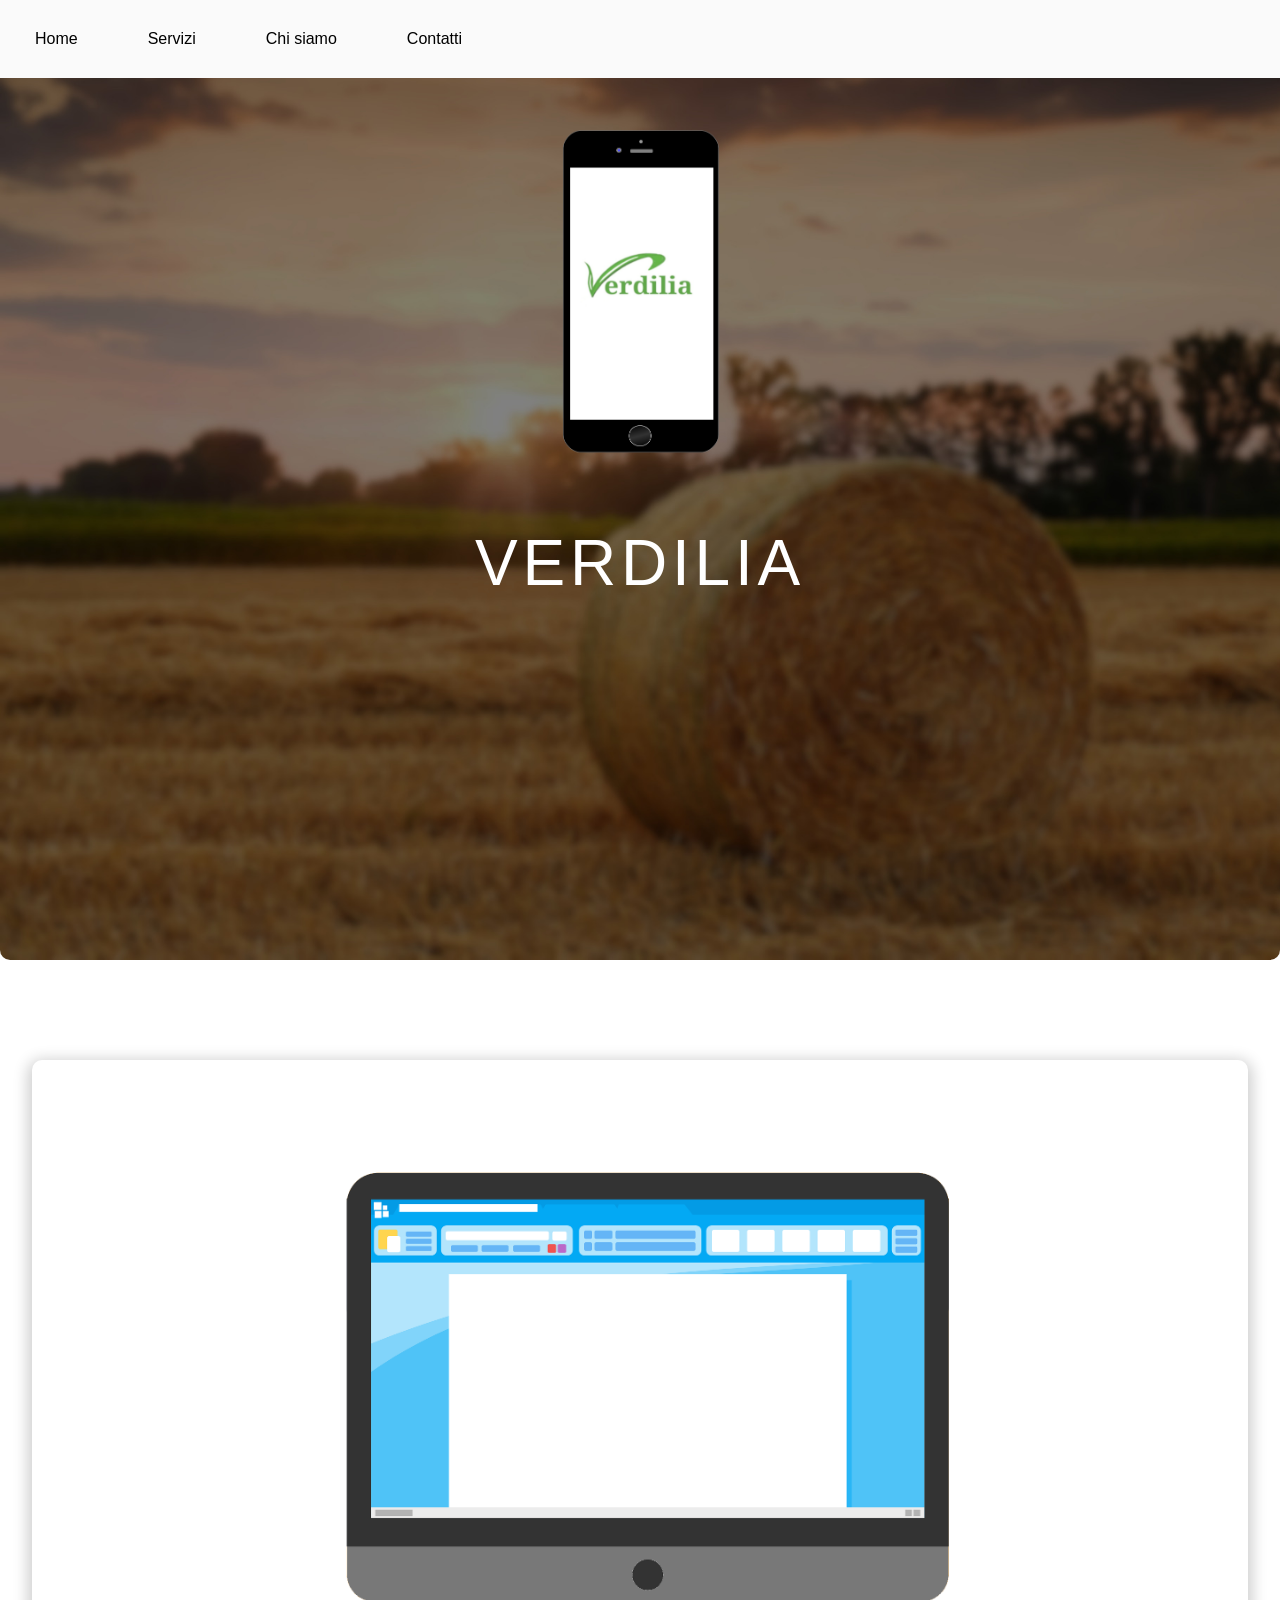
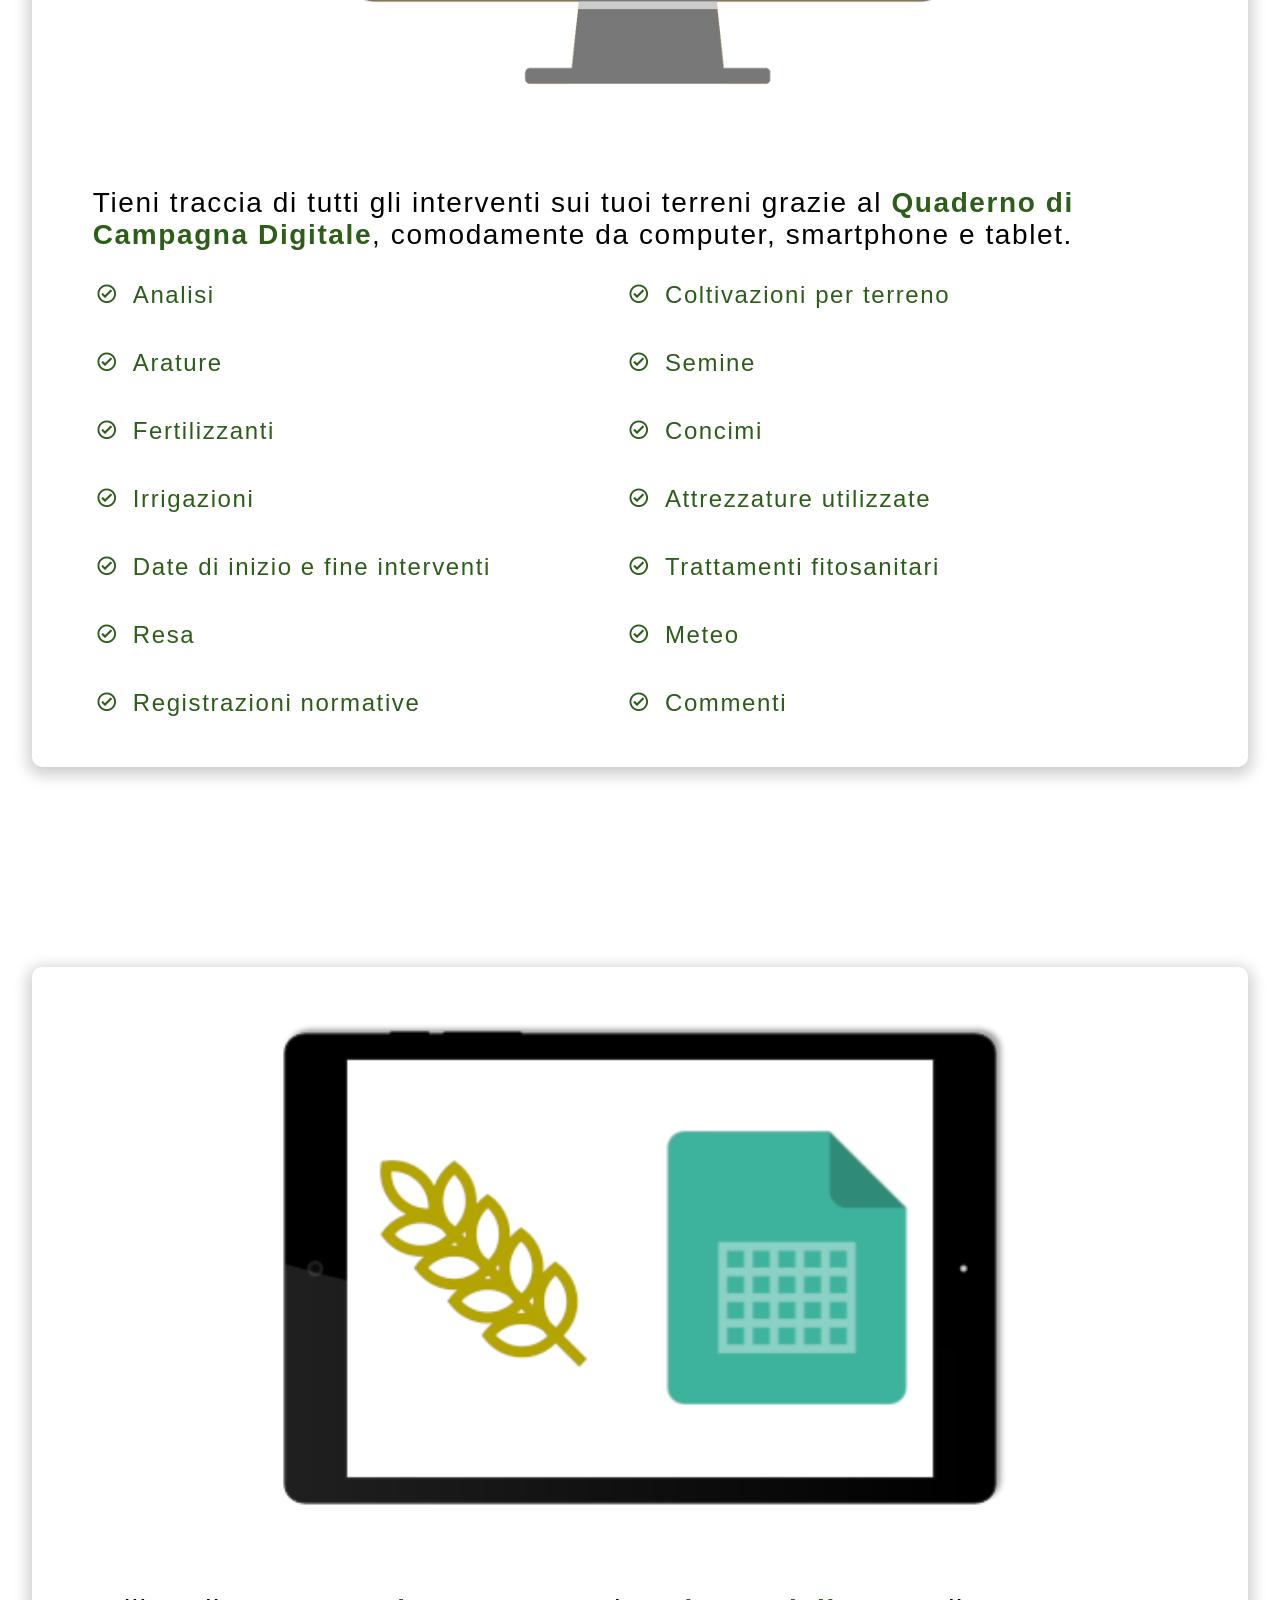
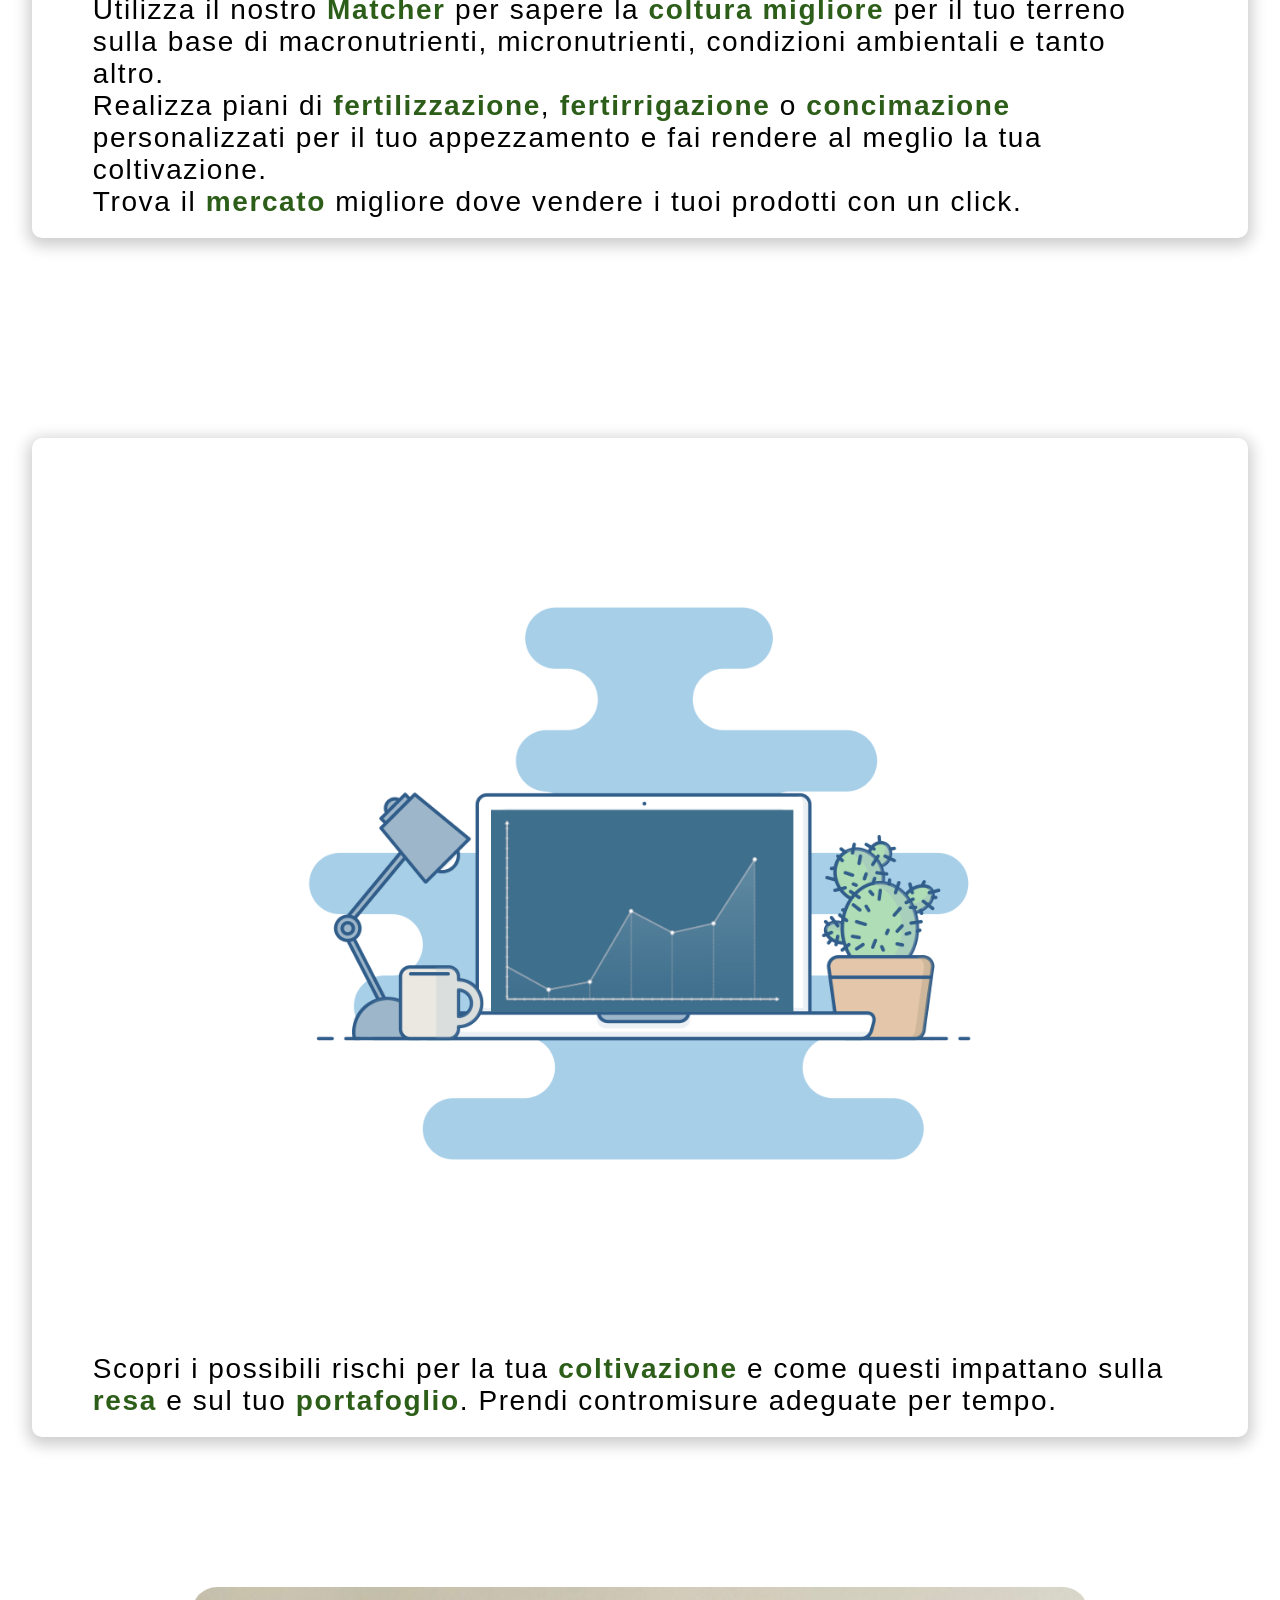
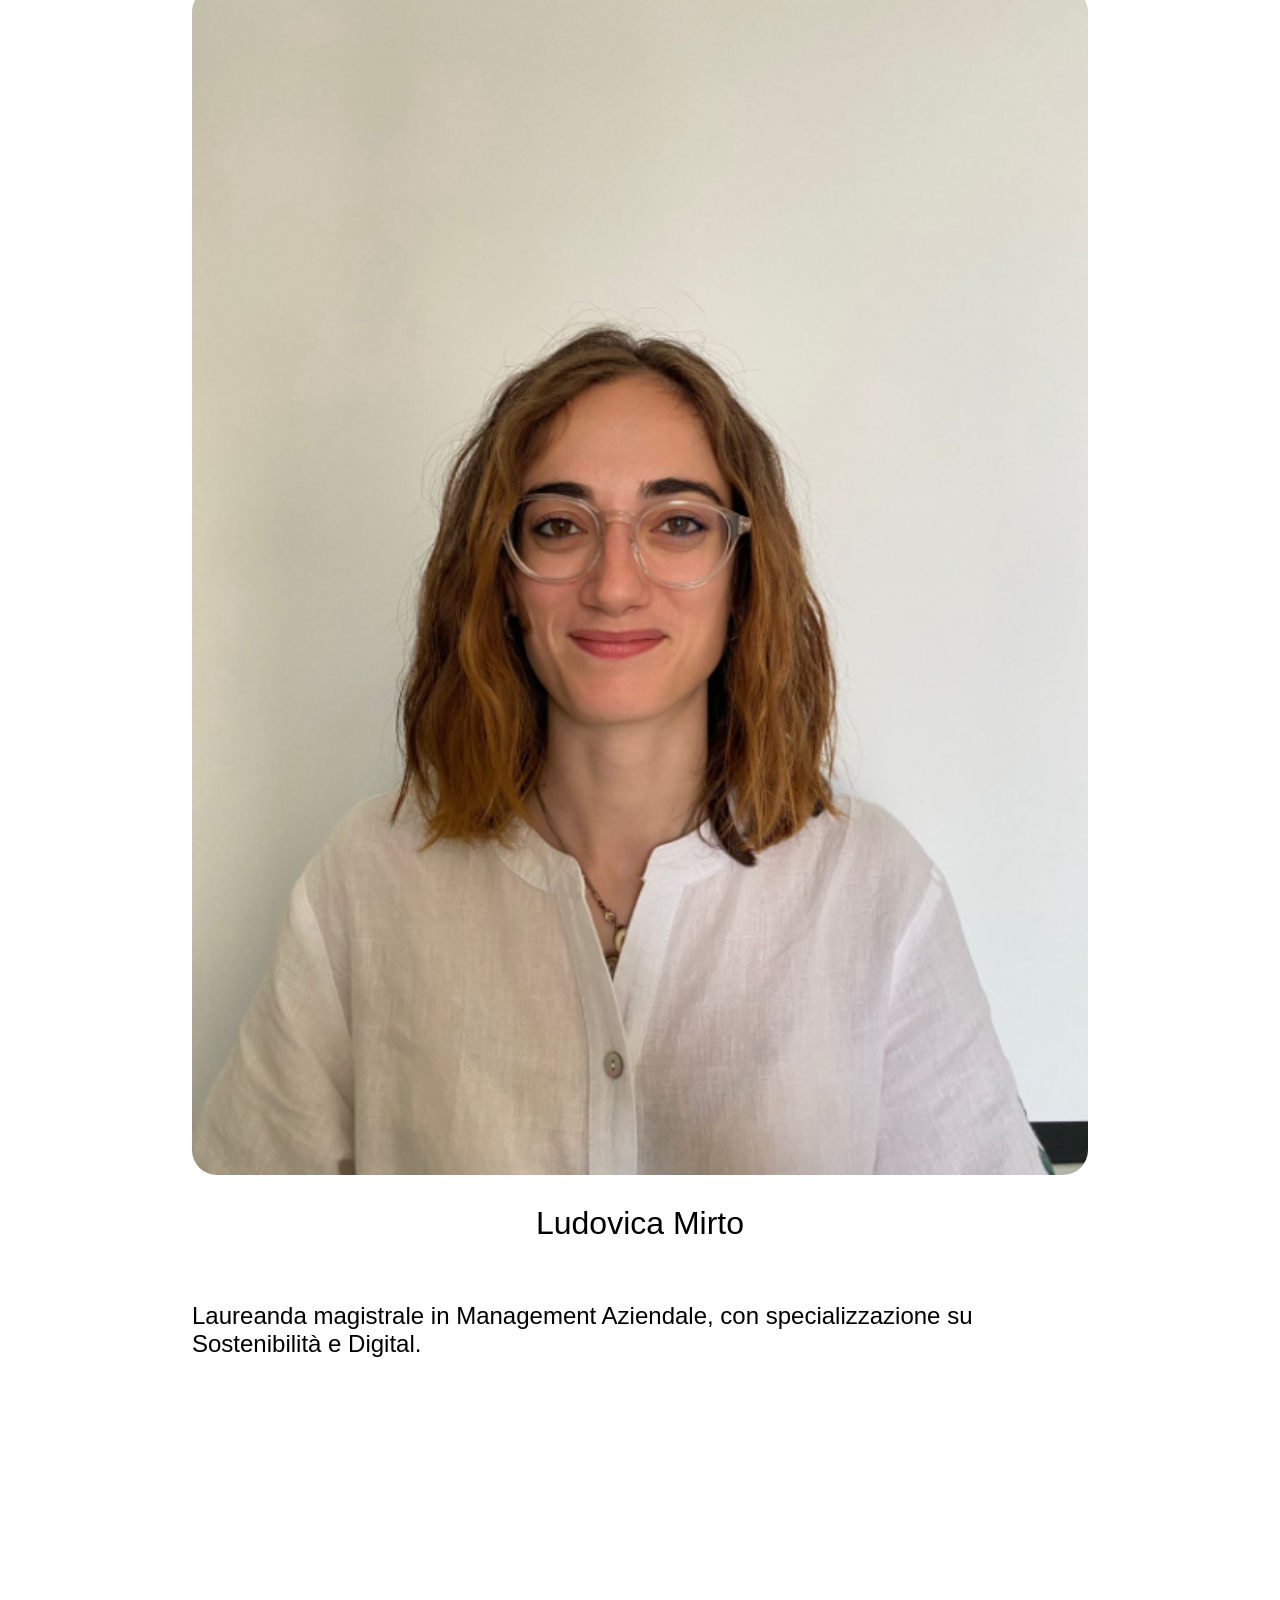
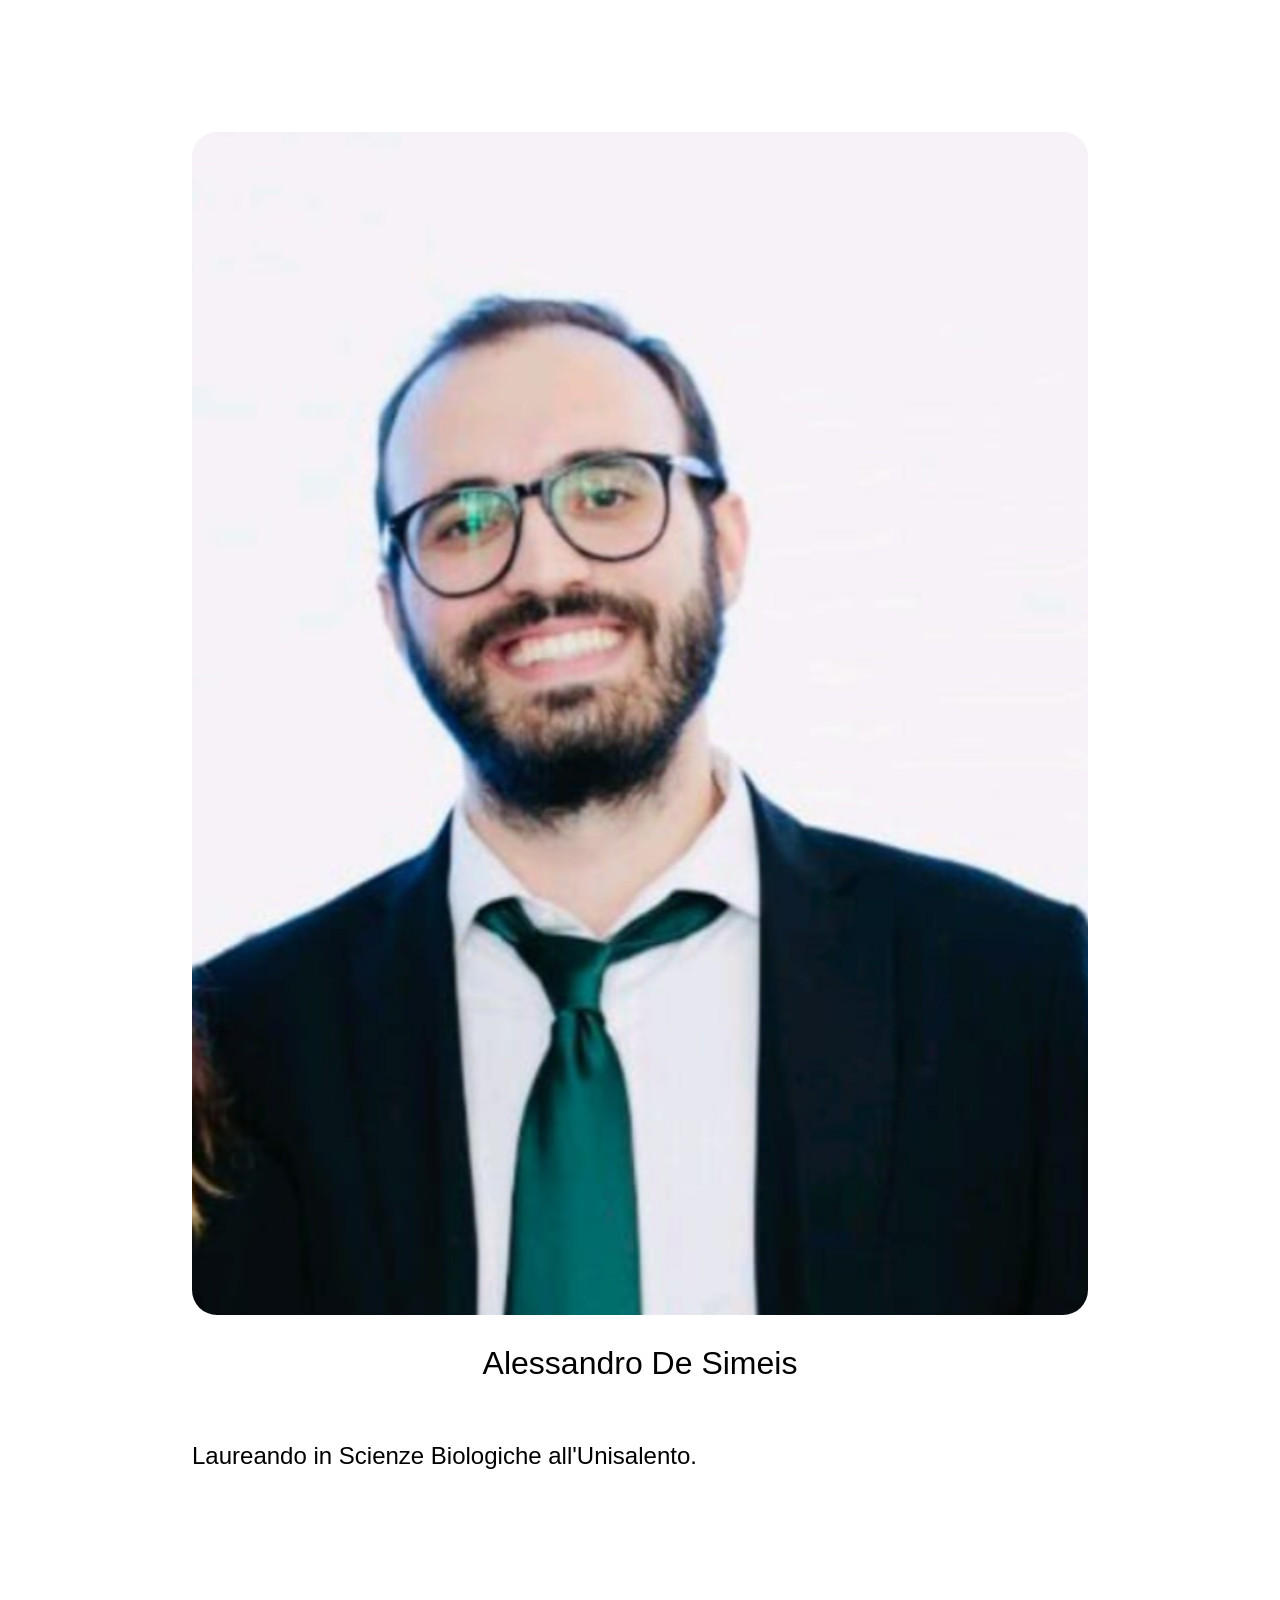
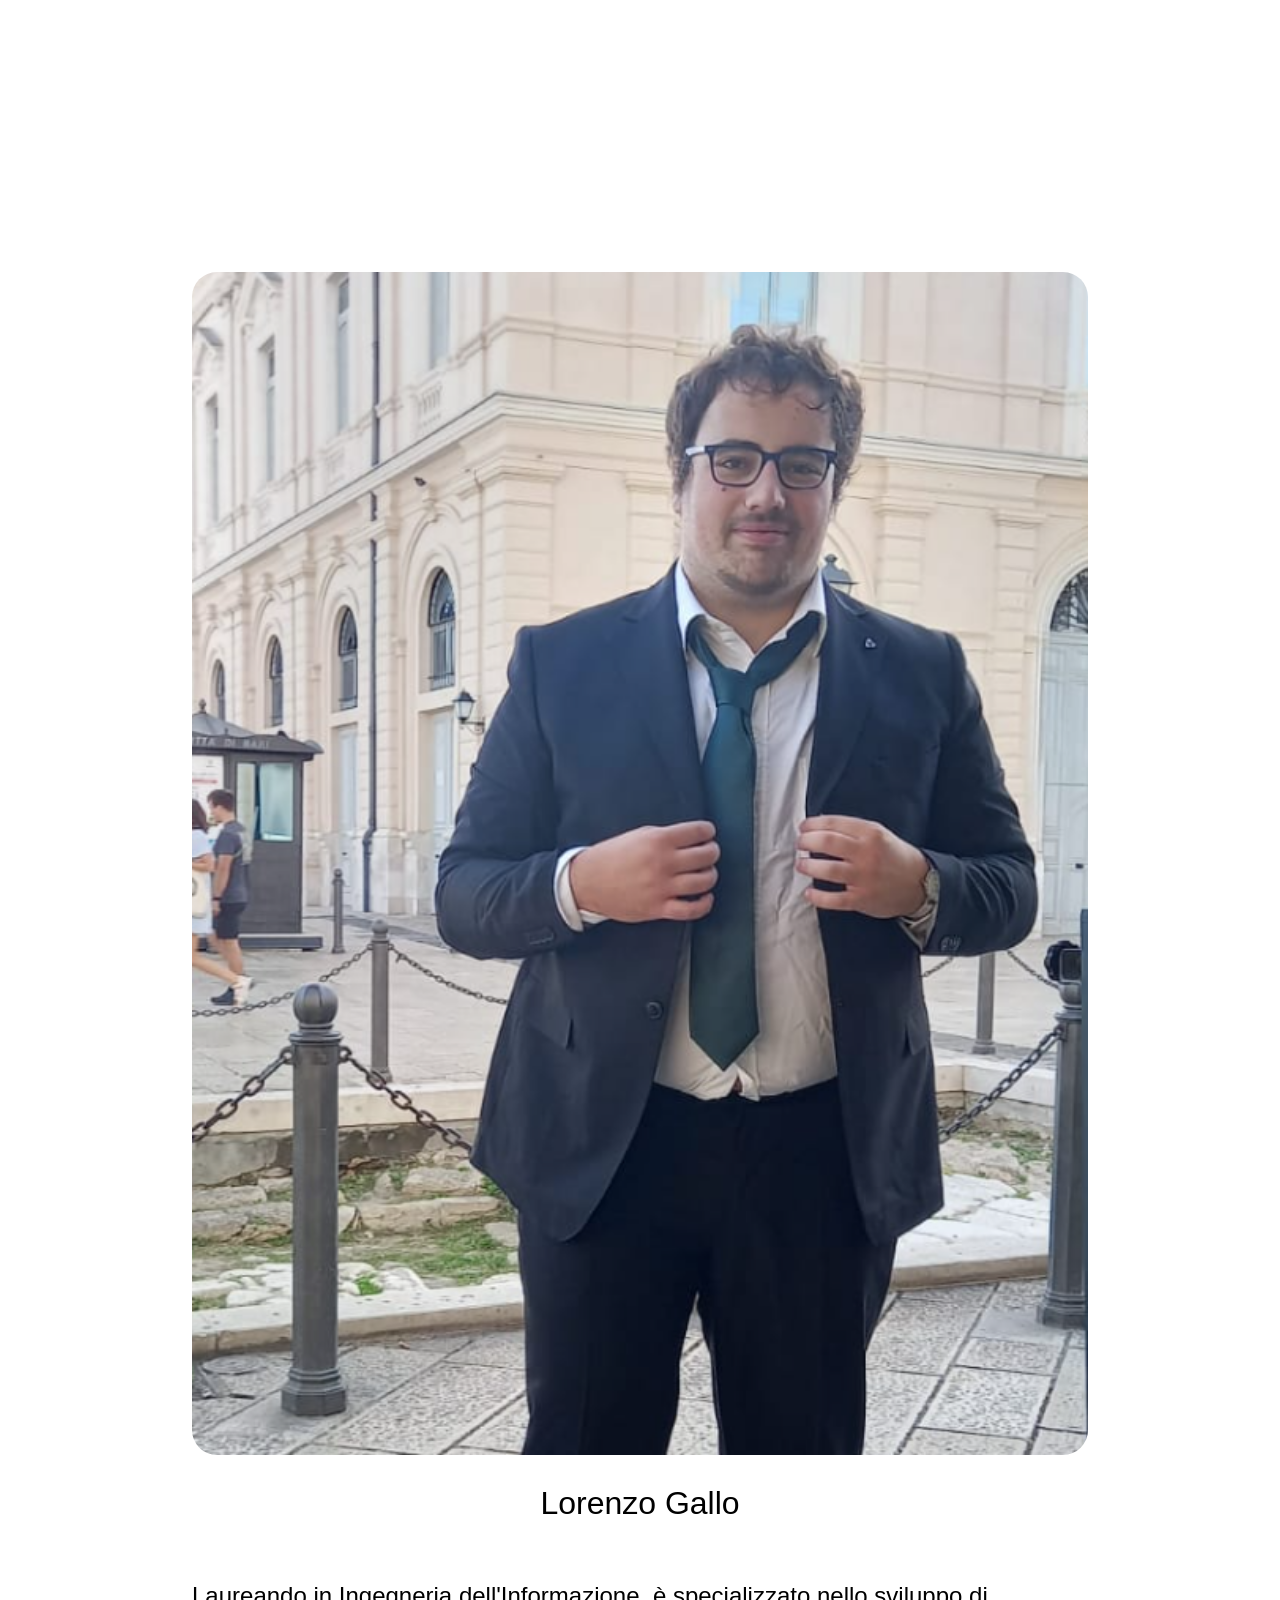
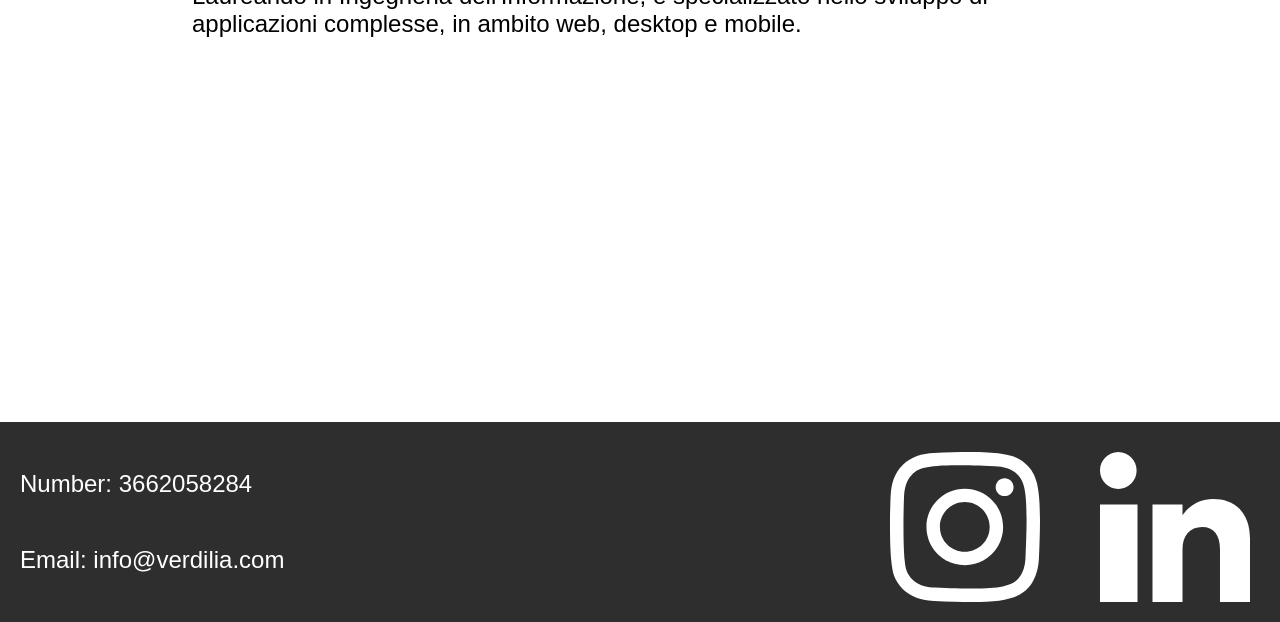
==== index.html @ c4bcbfd9 "Update index.html" ====
<!DOCTYPE html>
<html lang="it">
<head>
    <meta charset="UTF-8">
    <meta name="viewport" content="width=device-width, initial-scale=0.5, maximum-scale=1.0">
    <title>Verdilia</title>
    <link rel="stylesheet" href="styles.css">
    <link rel="stylesheet" href="animation.css">
        <link href="https://fonts.googleapis.com/css2?family=Lobster&family=Montserrat:wght@700&family=Roboto+Slab:wght@400;700&display=swap" rel="stylesheet">
    <link rel="icon" href="icon.png" type="image/png">

</head>
<body>
    <!-- Inizio del contenuto della pagina -->
    <header class="fixed-menu">
        <nav>
            <ul>
                <li><a href="#home">Home</a></li>

                <li><a href="#services">Servizi</a></li>
                <li><a href="#about">Chi siamo</a></li>
                <li><a href="#contact">Contatti</a></li>
            </ul>
        </nav>
    </header>

    <div class="first" id="home">
            <img src="smartphone-1521799.png" class="smartphone">
        <label class="title">VERDILIA</label>
    </div>


    <div class="functions"  id="services">
        <div class="svg_icon1">
    <img src="text-editor-1794110_1920.png" class="svg">
</div>
<div class="text_block1">
    <label class="description">Tieni traccia di tutti gli interventi sui tuoi terreni grazie al <label class="description_analysis">Quaderno di Campagna Digitale</label>, comodamente da computer, smartphone e tablet. </label>
    <ul class="custom-list">
        <li class="description_point">Analisi</li>
        <li class="description_point">Coltivazioni per terreno</li>
        <li class="description_point">Arature</li>
        <li class="description_point">Semine</li>
        <li class="description_point">Fertilizzanti</li>
        <li class="description_point">Concimi</li>
        <li class="description_point">Irrigazioni</li>
        <li class="description_point">Attrezzature utilizzate</li>
        <li class="description_point">Date di inizio e fine interventi</li>
        <li class="description_point">Trattamenti fitosanitari</li>
        <li class="description_point">Resa</li>
        <li class="description_point">Meteo</li>
        <li class="description_point">Registrazioni normative</li>
        <li class="description_point">Commenti</li>
        

      </ul>
      
</div>   
</div>
    <div class="functions">
        <div class="svg_icon2">
        <img src="android-2026945.png" class="svg">
       </div>
       <div class="text_block2">

        <label class="description">Utilizza il nostro <label class="description_analysis">Matcher </label> per sapere la <label class="description_analysis">coltura migliore</label> per il tuo terreno sulla base di macronutrienti, micronutrienti, condizioni ambientali e tanto altro. <br> Realizza piani  
        di <label class="description_analysis">fertilizzazione</label>, <label class="description_analysis">fertirrigazione </label>o <label class="description_analysis">concimazione </label> personalizzati per il tuo appezzamento e fai rendere al meglio la tua coltivazione. <br> 
        Trova il <label class="description_analysis">mercato </label> migliore dove vendere i tuoi prodotti con un click.
       </label>
    </div>

    </div>
    <div class="functions">
        <div class="svg_icon3">
        <img src="laptop-2298286.png" class="svg">
    </div>
    <div class="text_block3">

        <label class="description">Scopri i possibili rischi per la tua <label class="description_analysis">coltivazione</label> e come questi impattano sulla <label class="description_analysis">resa</label> e sul tuo <label class="description_analysis">portafoglio</label>. Prendi contromisure adeguate per tempo.</label>
    </div>


    </div>



    <div class="about" id="about">
        <div class="profile">
        <img src="Screenshot 2024-11-23 4.32.47 PM.png" class="profile_image1">
        <label class="name1">Ludovica Mirto</label>
        <label class="profile_description1">Laureanda magistrale in Management Aziendale, con specializzazione su Sostenibilità e Digital.</label>
        </div>
        <div class="profile">
            <img src="Screenshot 2024-11-24 10.09.38 AM.png" class="profile_image2">
            <label class="name2">Alessandro De Simeis</label>
            <label class="profile_description2">Laureando in Scienze Biologiche all'Unisalento.</label>
        
        </div>
        <div class="profile">
            <img src="Screenshot 2024-11-24 10.04.40 AM.png" class="profile_image3">
            <label class="name3">Lorenzo Gallo</label>
            <label class="profile_description3">Laureando in Ingegneria dell'Informazione, è specializzato nello sviluppo di applicazioni complesse, in ambito web, desktop e mobile.</label>
        
        </div>
        </div>

     

        <div class="contacts" id="contact">
            <div class="contact_informations">
        <label class="contact">Number: 3662058284</label>
        <label class="contact">Email:  info@verdilia.com</label>
    </div>
       


    <div class="contact_images">
        <div class="contact_image" onclick="window.location.href='https://www.instagram.com/verdilia__srls/profilecard/?igsh=bmQ5Y2U1azhuYmhz;'"><img src="instagram-167-svgrepo-com.svg" class="image_svg"></div>
        <div class="contact_image"   onclick="window.location.href='https://www.linkedin.com/in/verdilia-srls-74a72333a/'"><img src="linkedin-161-svgrepo-com.svg" class="image_svg"></div>
    </div>
     
        </div>
        <script src="script.js"></script>

    <!-- Fine del contenuto della pagina -->
</body>
</html>
---- styles.css ----
/* Stile base */
body {
    margin: 0 auto;
    padding: 0;
    box-sizing: border-box;
    display: flex;
    flex-direction: column;
    justify-content: center;
   width: fit-content;
   overflow-x: hidden ;
   align-items: center;
   align-content: center;
}

header.fixed-menu {
    position: fixed;
    top: 0;
    width: 100%;
    background-color: #fafafa;
    z-index: 1000;
    align-self: center;
    align-items: center;
    align-content: center;
}

header.fixed-menu nav ul {
    list-style: none;
    margin: 0;
    padding: 0;
    display: flex;
}

header.fixed-menu nav ul li {
}

header.fixed-menu nav ul li a {
    color: black;
    text-decoration: none;
    padding: 30px 35px;
    display: block;
    transition: background-color 0.3s;
    font-family: Verdana, Geneva, Tahoma, sans-serif;
}

header.fixed-menu nav ul li a:hover {
    background-color: #008500;
    color: white;
}

/* Spazio per evitare sovrapposizione con il menu fisso */
main {
    margin-top: 60px;
}

section {
    padding: 50px;
    border-bottom: 1px solid #ccc;
}

.first{
    margin-top: 60px;
    background-image: url(background.jpg);
    display: flex;
    flex-direction: column;
    align-items: center;
    align-content: center;
    background-repeat: no-repeat;
    background-size: cover;
    width: 100%;
    align-self: center;
    border-radius: 10px;
    height: 100dvh;
    z-index: -1; /* Impedisce che il div con immagine venga sopra al contenuto */
}



.title{
    font-size: 64px;
    color: white;
    font-family: Verdana, Geneva, Tahoma, sans-serif;
letter-spacing: 0.3rem;
width: 100%;
text-align: center;
opacity: 0; /* Nascondi inizialmente */
transform: scale(0.8); /* Riduci inizialmente */
transition: all 1.5s ease-out;
}





.smartphone{
    width: 25%;
    opacity: 0; /* Nascondi inizialmente */
    transform: scale(0.8); /* Riduci inizialmente */
    transition: all 0.5s ease-out;
}

.functions{
    display: flex;
    justify-content: space-evenly;
    margin-bottom: 35px;
    margin-top: 35px;
    width: 98%;
    box-shadow: 0px 4px 15px 4px rgba(0, 0, 0, 0.2);
    align-self: center;
    border-radius: 10px;

}

.svg_icon1{
    width: 30%;
    justify-content: center;
    align-items: center;
    align-content: center;
    opacity: 0; /* Nascondi inizialmente */
    transform: scale(0.8); /* Riduci inizialmente */
    transition: all 0.5s ease-out;
    padding: 20px;

}

.svg_icon2{
    width: 30%;
    justify-content: center;
    align-items: center;
    align-content: center;
    
    opacity: 0; /* Nascondi inizialmente */
    transform: scale(0.8); /* Riduci inizialmente */
    transition: all 0.5s ease-out;
    padding: 20px;

}

.svg_icon3{
    width: 30%;
    justify-content: center;
    align-items: center;
    align-content: center;
    
    opacity: 0; /* Nascondi inizialmente */
    transform: scale(0.8); /* Riduci inizialmente */
    transition: all 0.5s ease-out;
    padding: 20px;

}

.svg{
    width: 100%;
}


.text_block1{
    width: 50%;
    justify-content: center;
    align-content: center;
    align-items: center;
    opacity: 0; /* Nascondi inizialmente */
    transform: scale(0.8); /* Riduci inizialmente */
    transition: all 1s ease-out;
    padding: 20px;
}

.text_block2{
    width: 50%;
    justify-content: center;
    align-content: center;
    align-items: center;
    opacity: 0; /* Nascondi inizialmente */
    transform: scale(0.8); /* Riduci inizialmente */
    transition: all 1s ease-out;
    padding: 20px;

}

.text_block3{
    width: 50%;
    justify-content: center;
    align-content: center;
    align-items: center;
    opacity: 0; /* Nascondi inizialmente */
    transform: scale(0.8); /* Riduci inizialmente */
    transition: all 1s ease-out;
    padding: 20px;

}

.description{
    font-size: 28px;
    font-family: Verdana, Geneva, Tahoma, sans-serif;
letter-spacing: 0.1rem;
text-align: justify;
}

.description_analysis{
    font-size: 28px;
    font-family: Verdana, Geneva, Tahoma, sans-serif;
letter-spacing: 0.1rem;
text-align: justify;
color: #2c5e19;
font-weight: 600;
}

.description_point{
    font-size: 24px;
    font-family: Verdana, Geneva, Tahoma, sans-serif;
letter-spacing: 0.1rem;
text-align: start;
color: #2c5e19;
padding: 10px;
}

.about{
    display: flex;
    justify-content: space-evenly;
    align-content: center;
    align-items: center;
    border: none;
    width: 100%;
    align-self: center;
    align-self: center;
}

.profile{
    width: 33%;
    display: flex;
align-items: center;
align-content: center;
justify-content: center;
flex-direction: column;
padding: 50px;
}

.profile_image1{
    width: 100%;
    opacity: 0; /* Nascondi inizialmente */
    transform: scale(0.8); /* Riduci inizialmente */
    transition: all 0.5s ease-out;
    border-radius: 25px;
}

.profile_image2{
    width: 100%;
    opacity: 0; /* Nascondi inizialmente */
    transform: scale(0.8); /* Riduci inizialmente */
    transition: all 1s ease-out;
    border-radius: 25px;

}

.profile_image3{
    width: 100%;
    opacity: 0; /* Nascondi inizialmente */
    transform: scale(0.8); /* Riduci inizialmente */
    transition: all 1.5s ease-out;
    border-radius: 25px;

}

.profile_description1{
    width: 100%;
    opacity: 0; /* Nascondi inizialmente */
    transform: scale(0.8); /* Riduci inizialmente */
    transition: all 0.5s ease-out;
    font-size: 24px;
    padding: 30px;
    text-align: start;
    height: 300px;
    font-family: Verdana, Geneva, Tahoma, sans-serif;

}

.profile_description2{
    width: 100%;
    opacity: 0; /* Nascondi inizialmente */
    transform: scale(0.8); /* Riduci inizialmente */
    transition: all 0.5s ease-out;
    font-size: 24px;
    padding: 30px;
    text-align: start;
    height: 300px;
    font-family: Verdana, Geneva, Tahoma, sans-serif;

}

.profile_description3{
    width: 100%;
    opacity: 0; /* Nascondi inizialmente */
    transform: scale(0.8); /* Riduci inizialmente */
    transition: all 0.5s ease-out;
    font-size: 24px;
    padding: 30px;
    text-align: start;
    height: 300px;
    font-family: Verdana, Geneva, Tahoma, sans-serif;

}

.name1{
    width: 100%;
    opacity: 0; /* Nascondi inizialmente */
    transform: scale(0.8); /* Riduci inizialmente */
    transition: all 0.5s ease-out;
    font-size: 32px;
    padding: 30px;
    text-align: center;
    font-family: Verdana, Geneva, Tahoma, sans-serif;
}

.name2{
    width: 100%;
    opacity: 0; /* Nascondi inizialmente */
    transform: scale(0.8); /* Riduci inizialmente */
    transition: all 0.5s ease-out;
    font-size: 32px;
    padding: 30px;
    text-align: center;
    font-family: Verdana, Geneva, Tahoma, sans-serif;
}

.name3{
    width: 100%;
    opacity: 0; /* Nascondi inizialmente */
    transform: scale(0.8); /* Riduci inizialmente */
    transition: all 0.5s ease-out;
    font-size: 32px;
    padding: 30px;
    text-align: center;
    font-family: Verdana, Geneva, Tahoma, sans-serif;
}

.profile:hover{
    background-color: #4EA72E;
}

.profile:hover .profile_description1{
    color: white;
    padding: 40px;
}


.profile:hover .profile_description2{
    color: white;
    padding: 40px;

}


.profile:hover .profile_description3{
    color: white;
    padding: 40px;

}

.profile:hover .name1{
    color: white;
}

.profile:hover .name2{
    color: white;
}

.profile:hover .name3{
    color: white;
}

.contacts{
    margin-top: 60px;
    height: 200px;
    background-color: rgb(46, 46, 46);
    display: flex;
    justify-content: space-between;
    width: 100%;
}

.contact{
    color: white;
    font-size: 24px;
    font-family: Verdana, Geneva, Tahoma, sans-serif;
}

.contact_informations{
    display: flex;
    flex-direction: column;
    justify-content: space-evenly;
    height: 100%;
    margin-left: 20px;
}

.contact_images{
    display: flex;
    justify-content: space-evenly;
    flex-direction: row;
    
}

.contact_image{
    padding: 30px;
    align-content: center;
    justify-content: center;
    align-items: center;
}

.contact_image:hover{
    background-color: rgb(71, 71, 71);
    padding: 30px;
}

.contact_image:hover .image_svg{
    width: 140px;
}

.image_svg{
    width: 150px;
}

.custom-list {
    display: grid; /* Attiva il layout a griglia */
    grid-template-columns: 1fr 1fr; /* Imposta due colonne di larghezza uguale */
    gap: 20px; /* Spaziatura tra righe e colonne */
    list-style: none; /* Rimuove i puntini della lista */
    padding: 20px; /* Rimuove il padding predefinito */
    margin: 0; /* Rimuove il margine predefinito */
    list-style-image: url(verify-button-circle-svgrepo-com.png);
    padding-left: 30px;
  }
  
  @media (max-width: 1400px) {
    .functions{
        display: flex;
        flex-direction: column;
        justify-content: center;
        align-items: center;
        justify-content: center;
        margin-top: 100px;
        margin-bottom: 100px;
        width: 95%;
        box-shadow: 0px 4px 15px 4px rgba(0, 0, 0, 0.2);
        align-self: center;
        border-radius: 10px;
    }
    .first{
        width: 100%;
    }

    .svg_icon1{
     width: 70%;
    }

    .svg_icon2{
        width: 70%;
    }

    .svg_icon3{
        width: 70%;
    }

    .text_block1{
        width: 90%;
    }
    .text_block2{
        width: 90%;
    }
    .text_block3{
        width: 90%;
    }

    .description{
        text-align: center;
    }

    

    .about{
        display: flex;
        flex-direction: column;
        justify-content: center;
        align-content: center;
        align-items: center;
        border: none;
        width: 100%;
        align-self: center;
        align-self: center;
    }

    .profile{
        width: 70%;
    }
  }

  @media (max-width: 1200px) {
.smartphone{
    width: 50%;
}



  }
  
  @media (max-width: 1000px) {
    header.fixed-menu nav ul li a {
        color: black;
        text-decoration: none;
        padding: 30px 35px;
        display: block;
        transition: background-color 0.3s;
        font-family: Verdana, Geneva, Tahoma, sans-serif;
        font-size: 24px;
    }
  }
---- animation.css ----
.svg_icon1.visible {
    opacity: 1; /* Diventa visibile */
    transform: scale(1); /* Torna alla dimensione normale */
}

.svg_icon2.visible {
    opacity: 1; /* Diventa visibile */
    transform: scale(1); /* Torna alla dimensione normale */
}

.svg_icon3.visible {
    opacity: 1; /* Diventa visibile */
    transform: scale(1); /* Torna alla dimensione normale */
}

.text_block1.visible {
    opacity: 1; /* Diventa visibile */
    transform: scale(1); /* Torna alla dimensione normale */
}


.text_block2.visible {
    opacity: 1; /* Diventa visibile */
    transform: scale(1); /* Torna alla dimensione normale */
}

.text_block3.visible {
    opacity: 1; /* Diventa visibile */
    transform: scale(1); /* Torna alla dimensione normale */
}

.title.visible{
    opacity: 1; /* Diventa visibile */
    transform: scale(1); /* Torna alla dimensione normale */
}

.smartphone.visible{
    opacity: 1; /* Diventa visibile */
    transform: scale(1); /* Torna alla dimensione normale */
}

.profile_image1.visible{
    opacity: 1; /* Diventa visibile */
    transform: scale(1); /* Torna alla dimensione normale */
}

.profile_image2.visible{
    opacity: 1; /* Diventa visibile */
    transform: scale(1); /* Torna alla dimensione normale */ 
}

.profile_image3.visible{
    opacity: 1; /* Diventa visibile */
    transform: scale(1); /* Torna alla dimensione normale */
}

.profile_description1.visible{
    opacity: 1; /* Diventa visibile */
    transform: scale(1); /* Torna alla dimensione normale */
}

.profile_description2.visible{
    opacity: 1; /* Diventa visibile */
    transform: scale(1); /* Torna alla dimensione normale */
}

.profile_description3.visible{
    opacity: 1; /* Diventa visibile */
    transform: scale(1); /* Torna alla dimensione normale */
}

.name1.visible{
    opacity: 1; /* Diventa visibile */
    transform: scale(1); /* Torna alla dimensione normale */
}

.name2.visible{
    opacity: 1; /* Diventa visibile */
    transform: scale(1); /* Torna alla dimensione normale */
}

.name3.visible{
    opacity: 1; /* Diventa visibile */
    transform: scale(1); /* Torna alla dimensione normale */
}
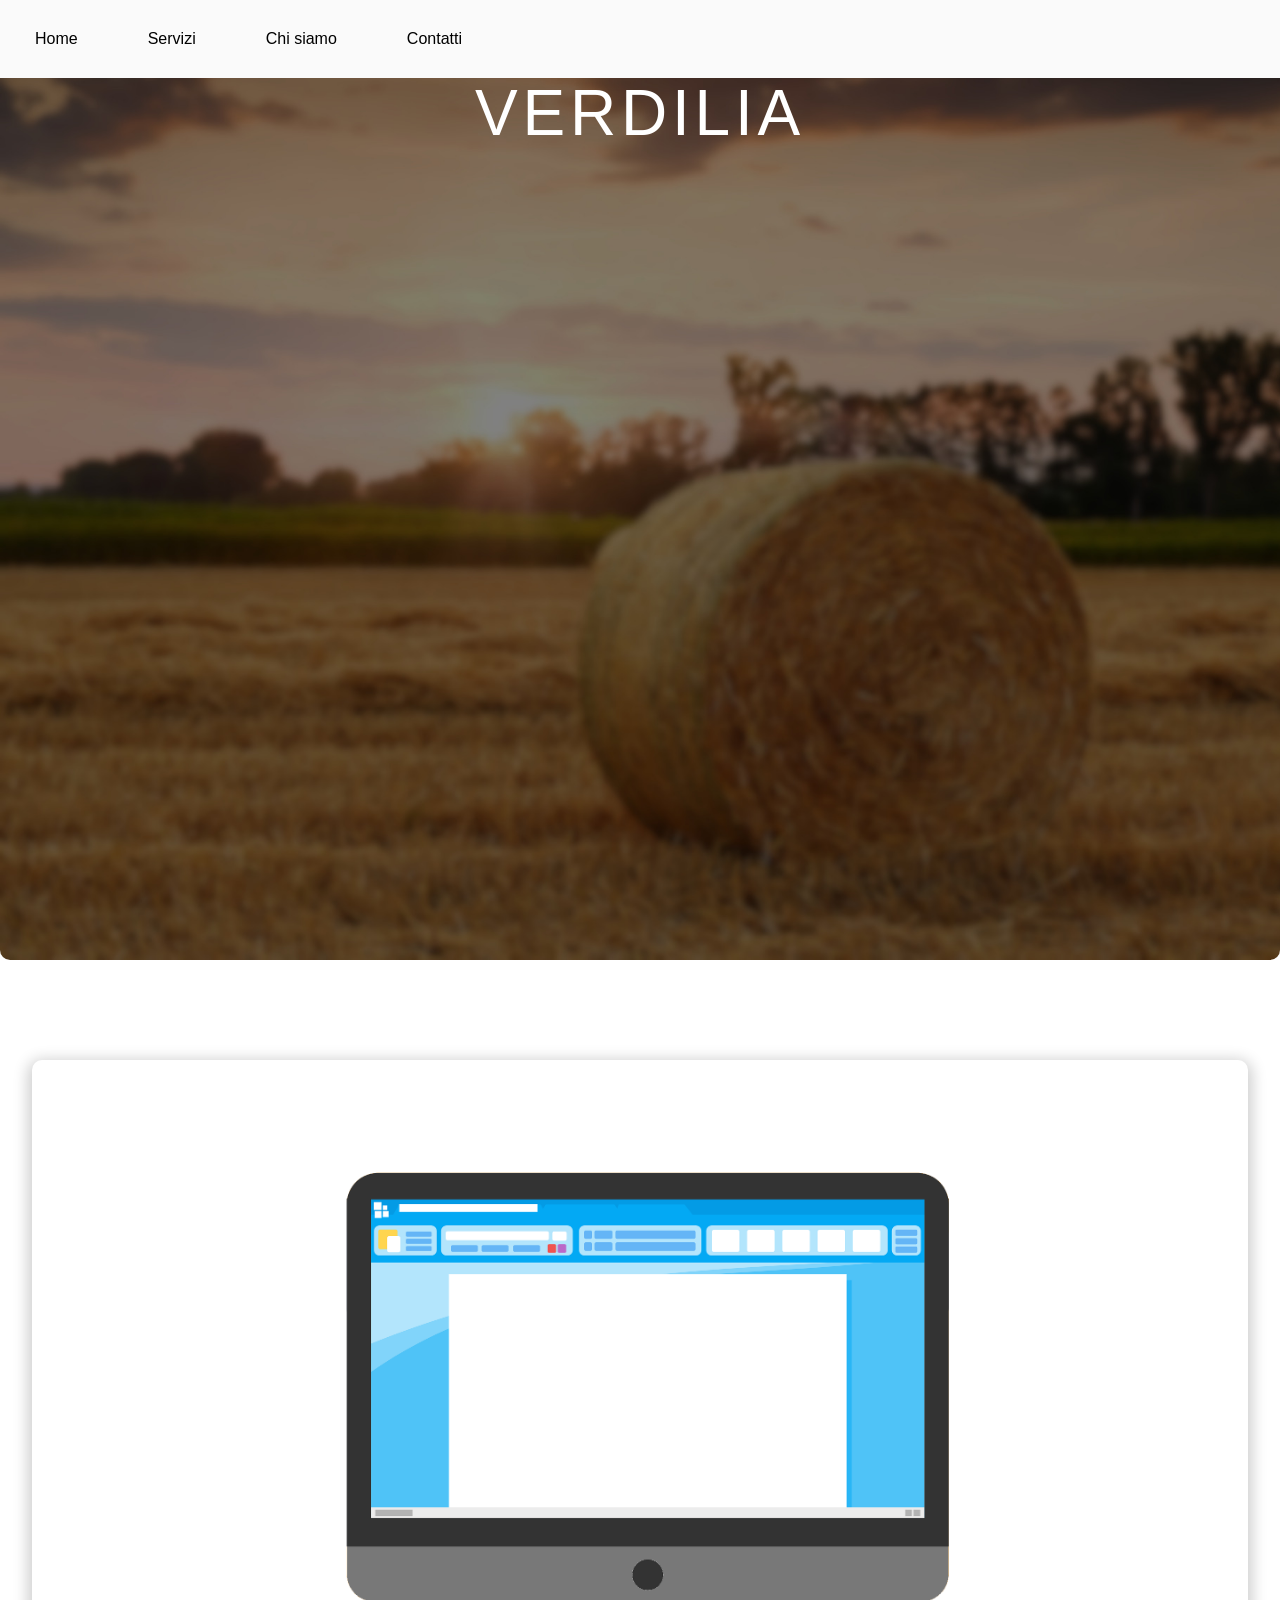
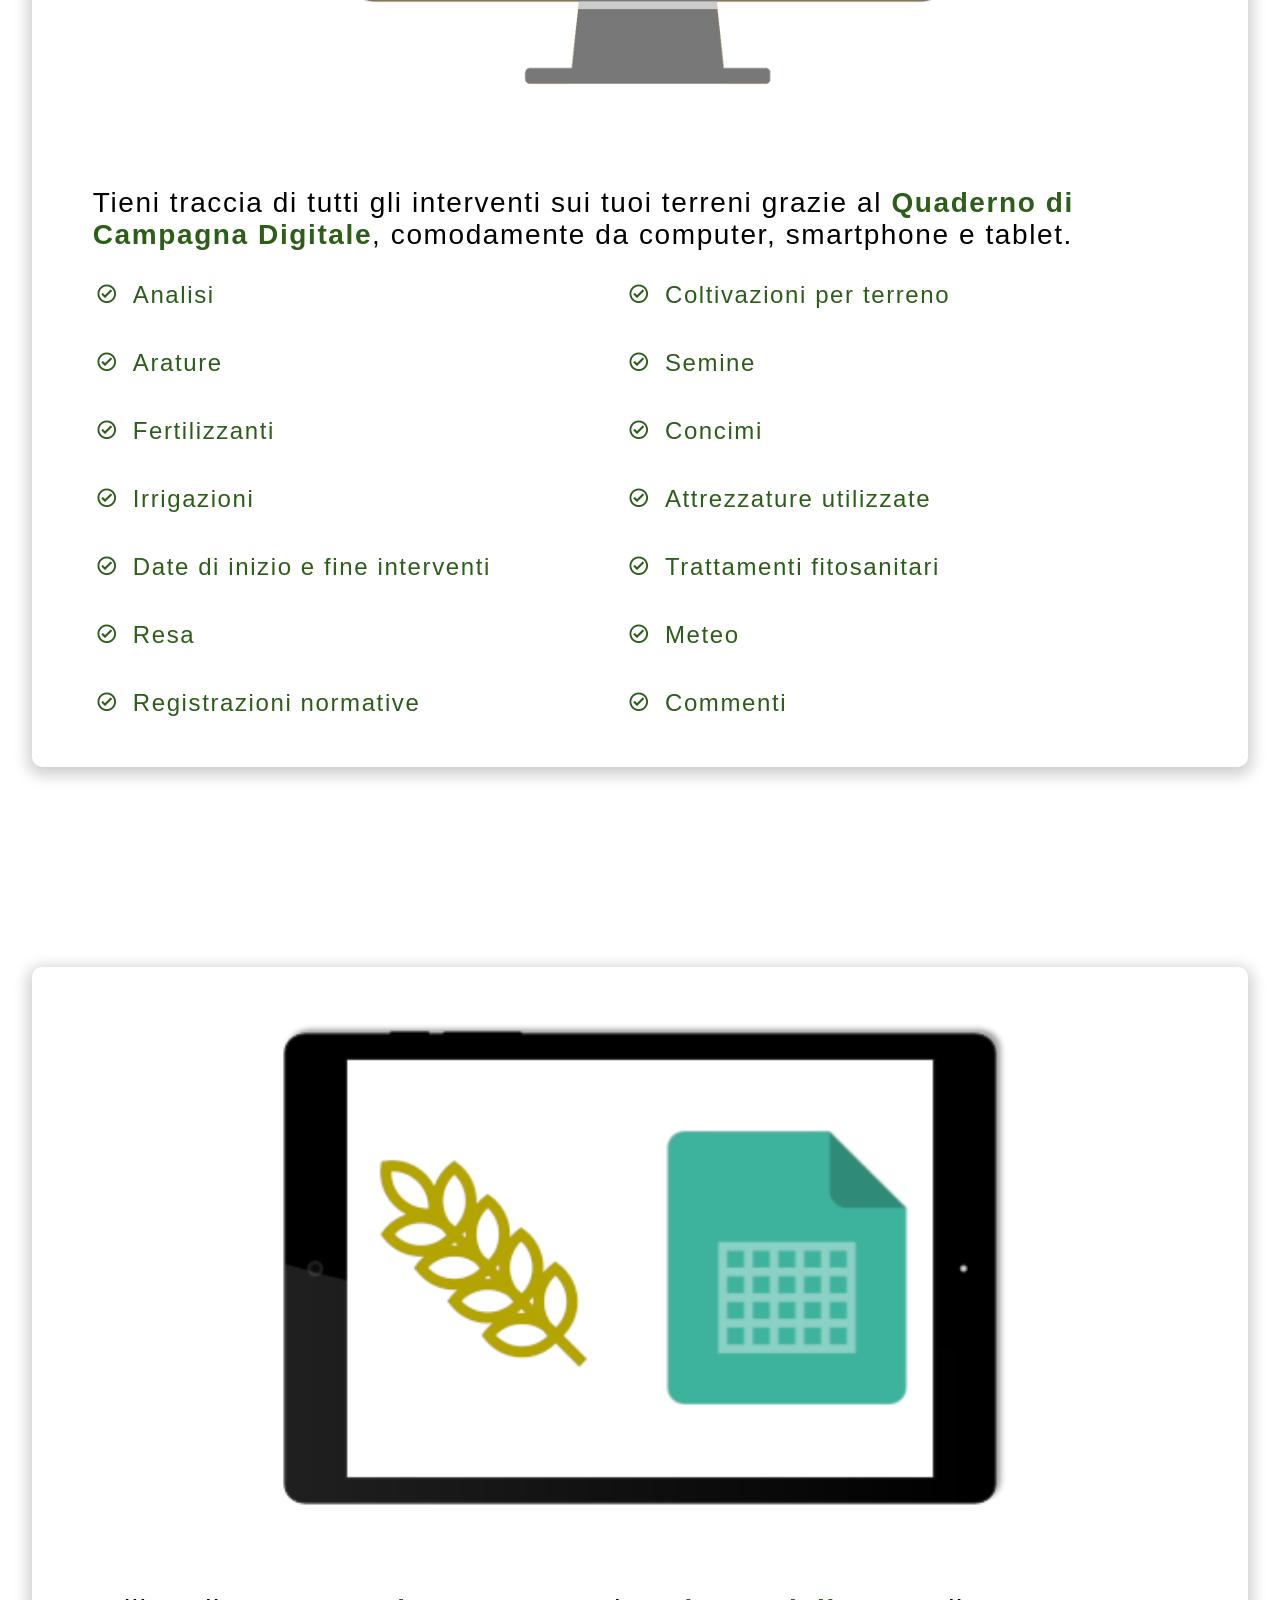
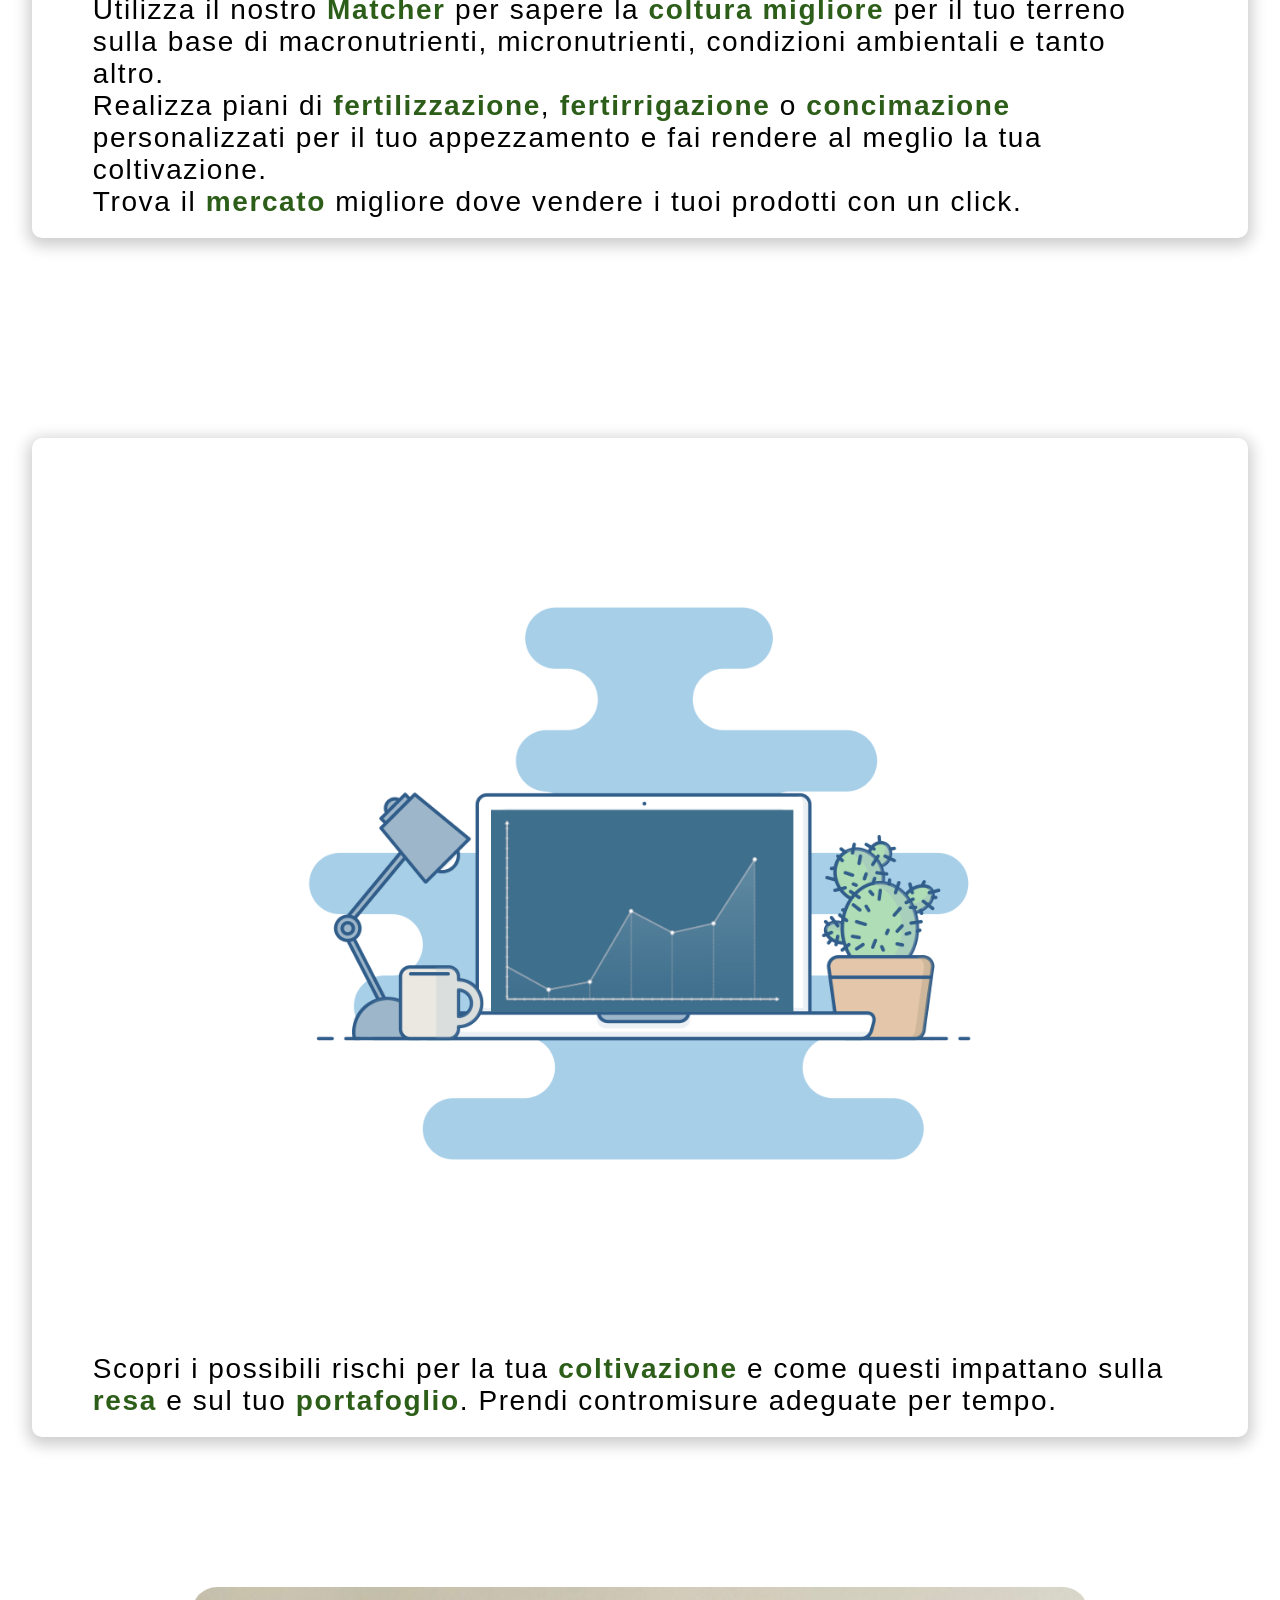
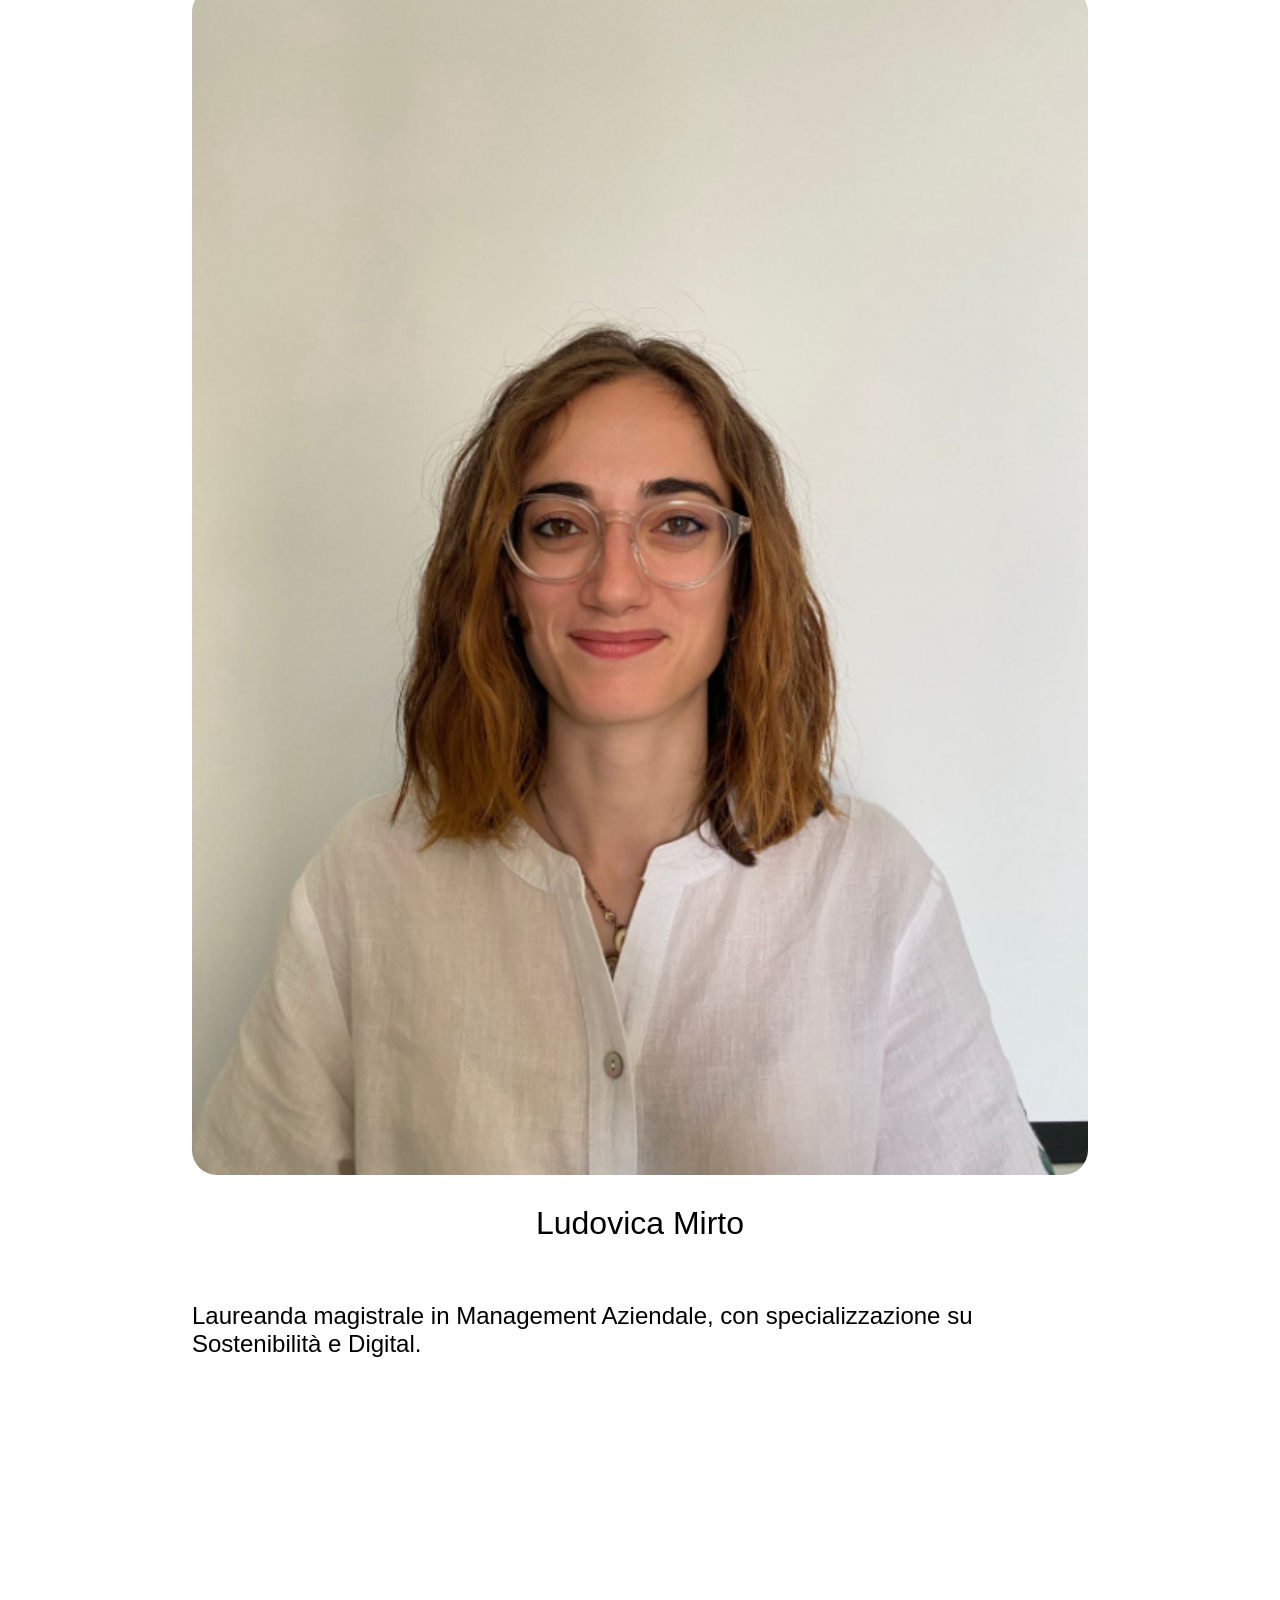
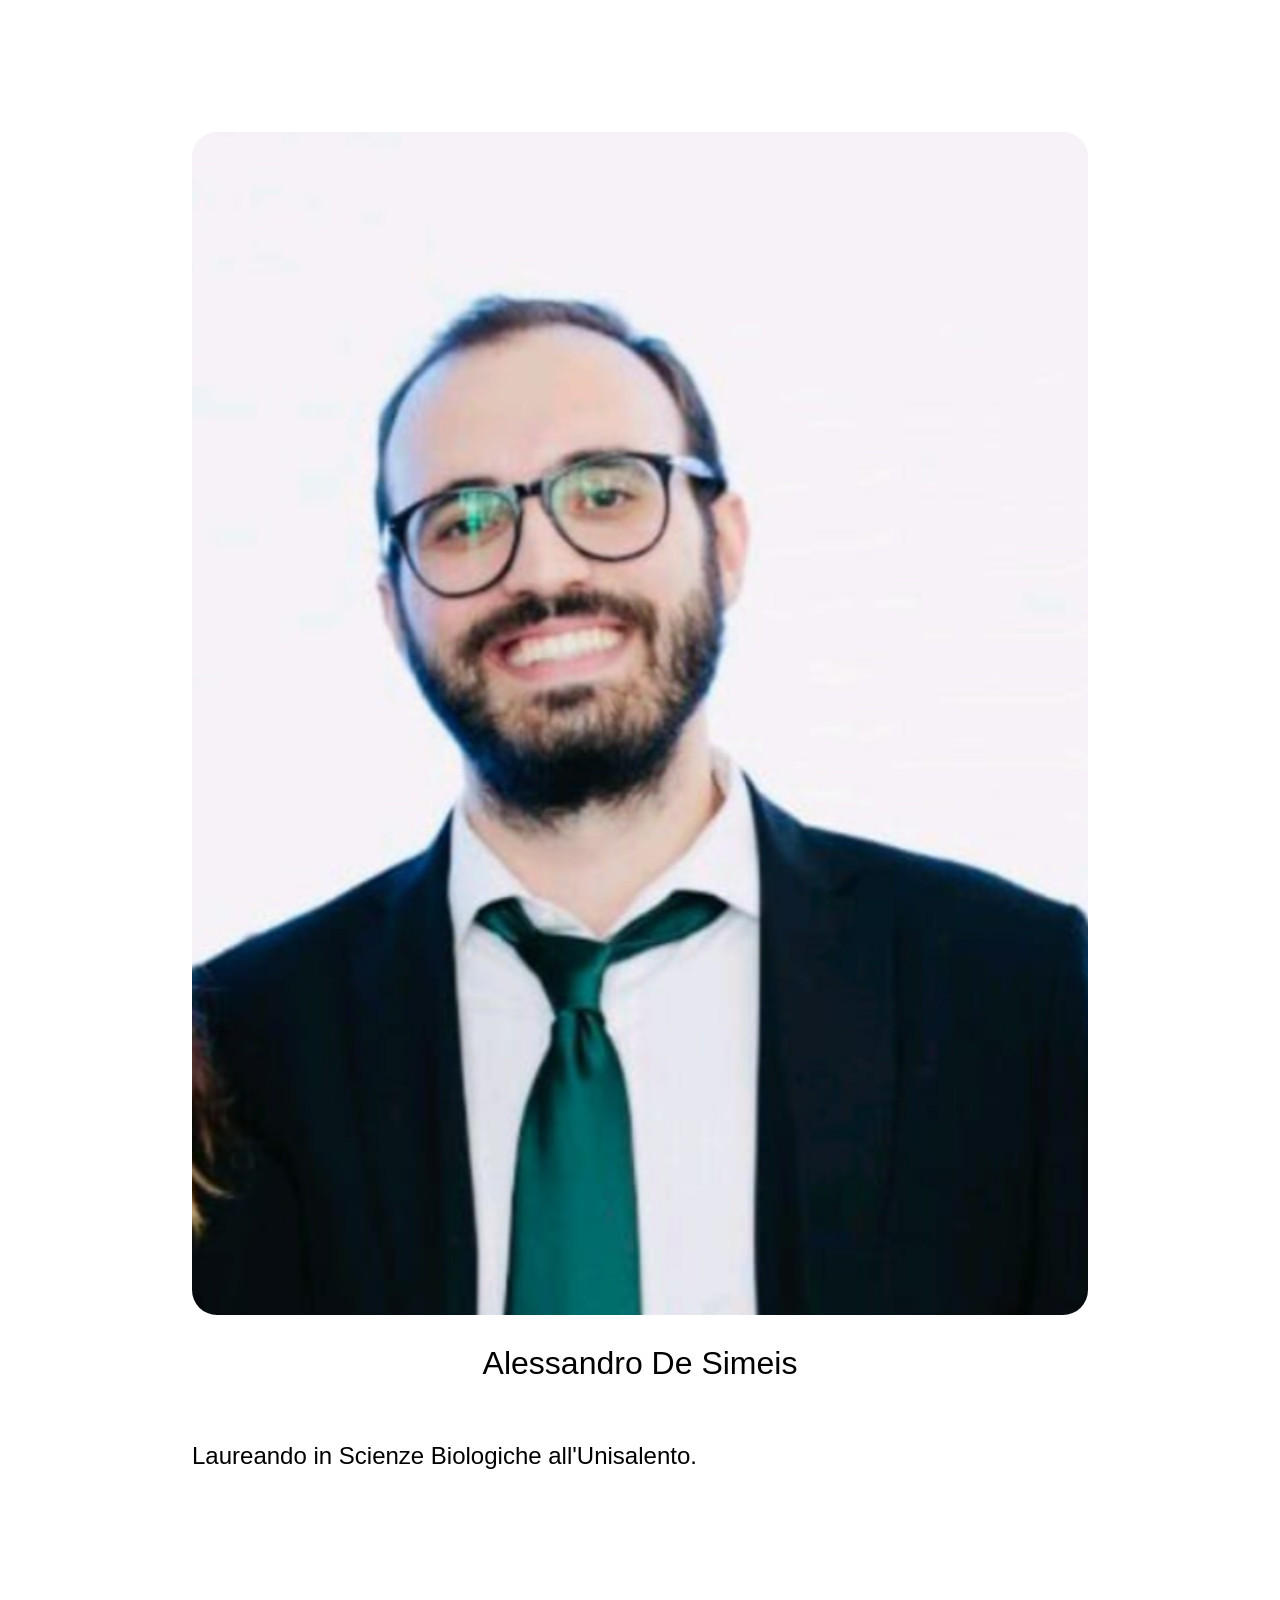
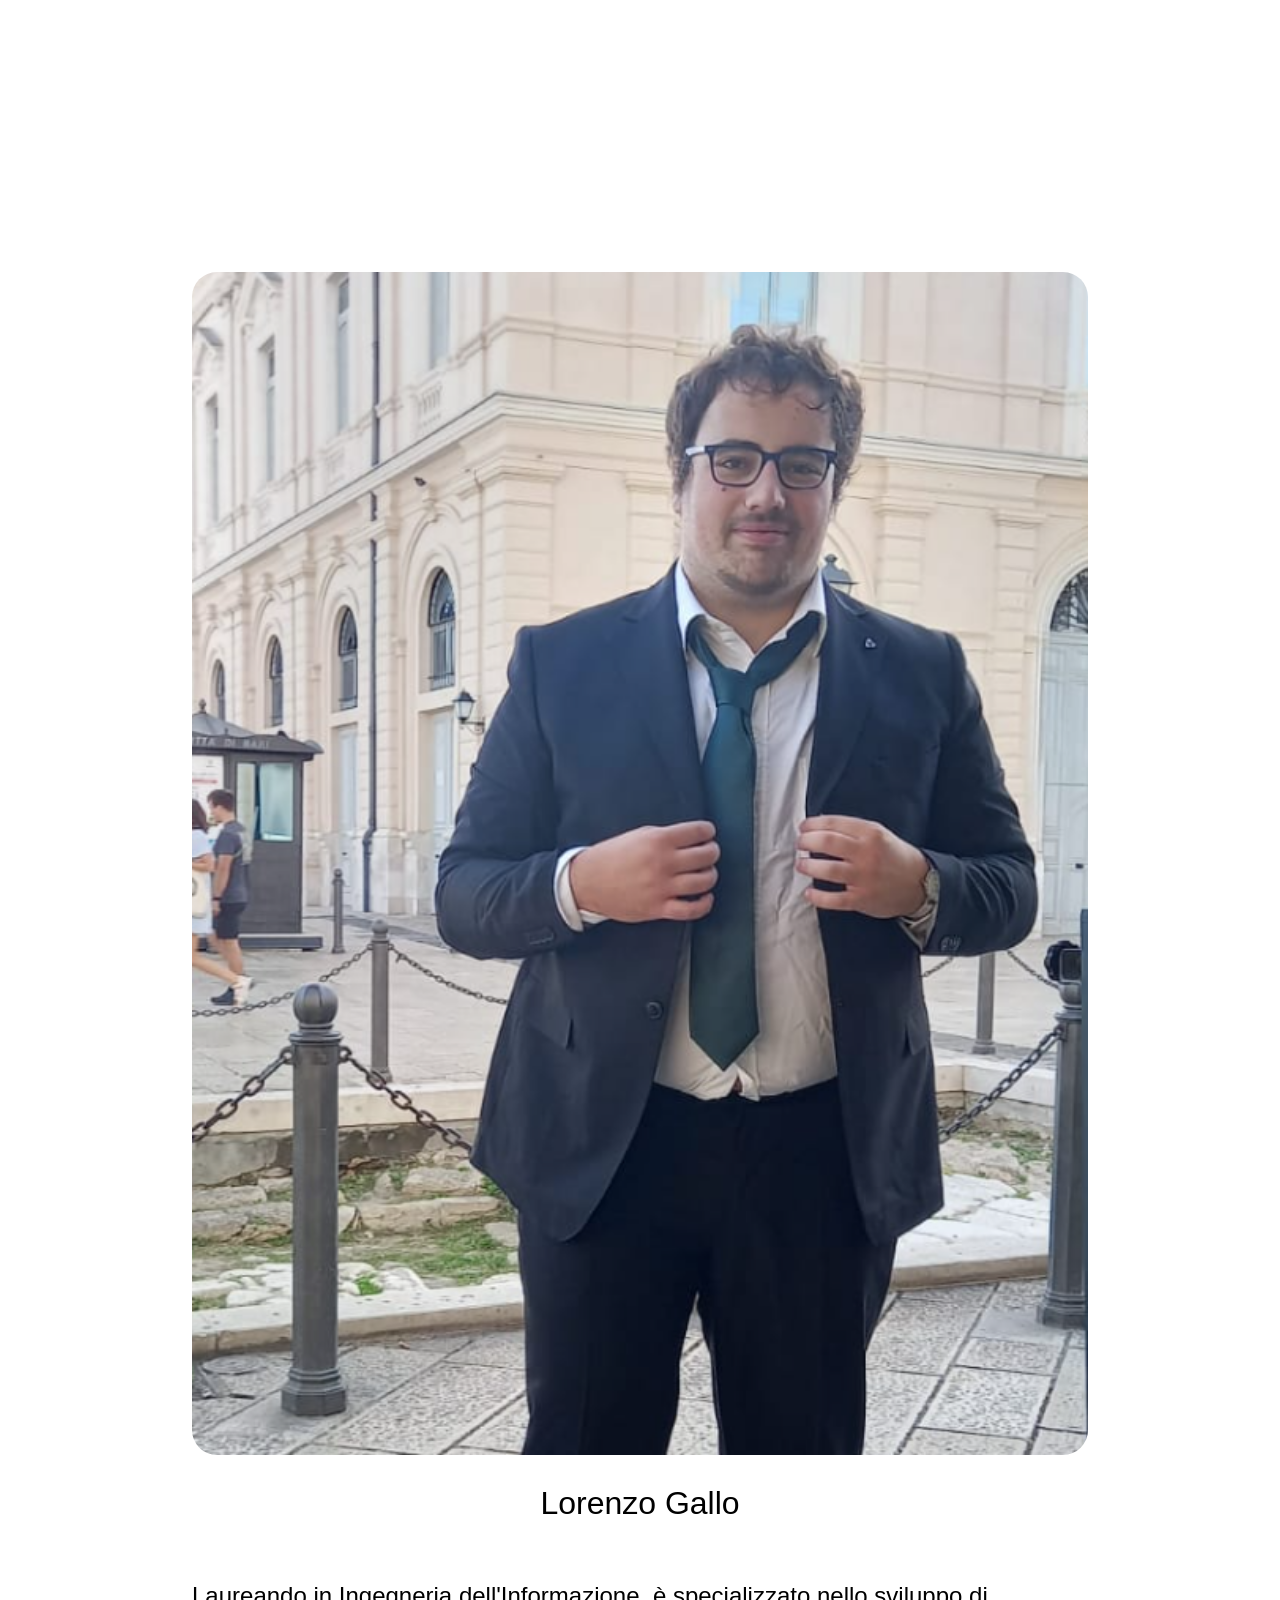
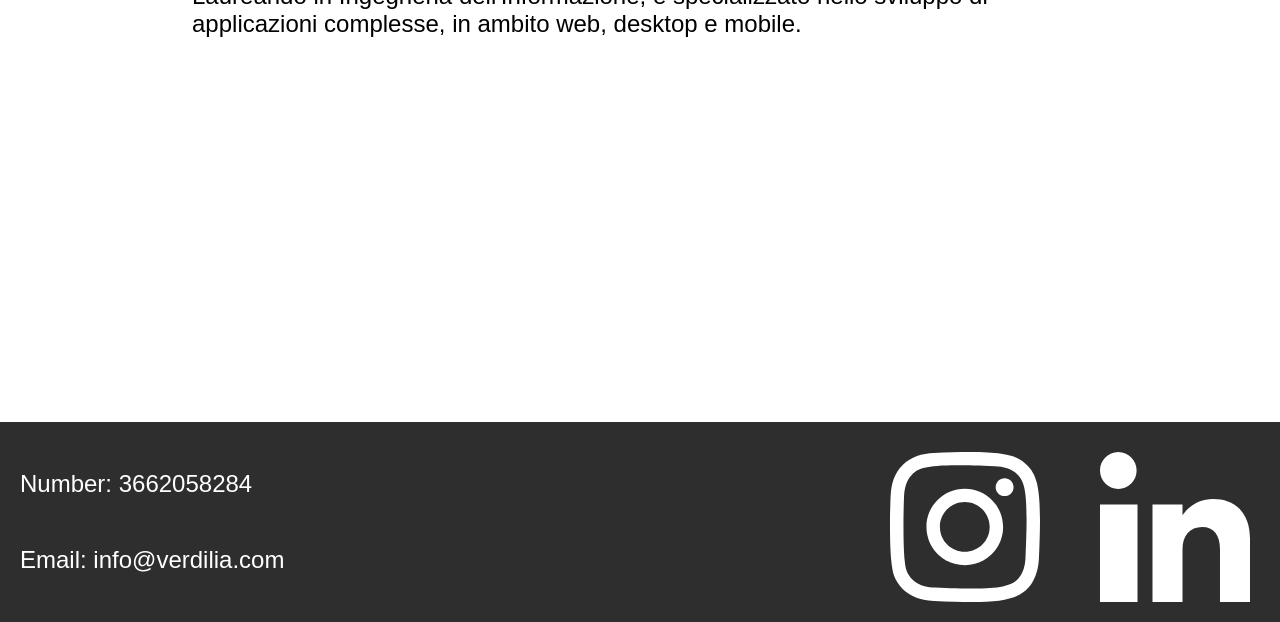
==== commit b2bc85cb: "Update index.html" ====
--- a/index.html
+++ b/index.html
@@ -25,7 +25,7 @@
     </header>
 
     <div class="first" id="home">
-            <img src="smartphone-1521799.png" class="smartphone">
+            <img src="iphone_verdilia.png" class="smartphone">
         <label class="title">VERDILIA</label>
     </div>
 
--- a/styles.css
+++ b/styles.css
@@ -77,8 +77,9 @@
 
 .title{
     font-size: 64px;
-    color: white;
-    font-family: Verdana, Geneva, Tahoma, sans-serif;
+    font-weight: 200;
+    color: white;
+    font-family: 'Montserrat' , sans-serif;
 letter-spacing: 0.3rem;
 width: 100%;
 text-align: center;
@@ -510,4 +511,4 @@
         font-family: Verdana, Geneva, Tahoma, sans-serif;
         font-size: 24px;
     }
-  }+  }
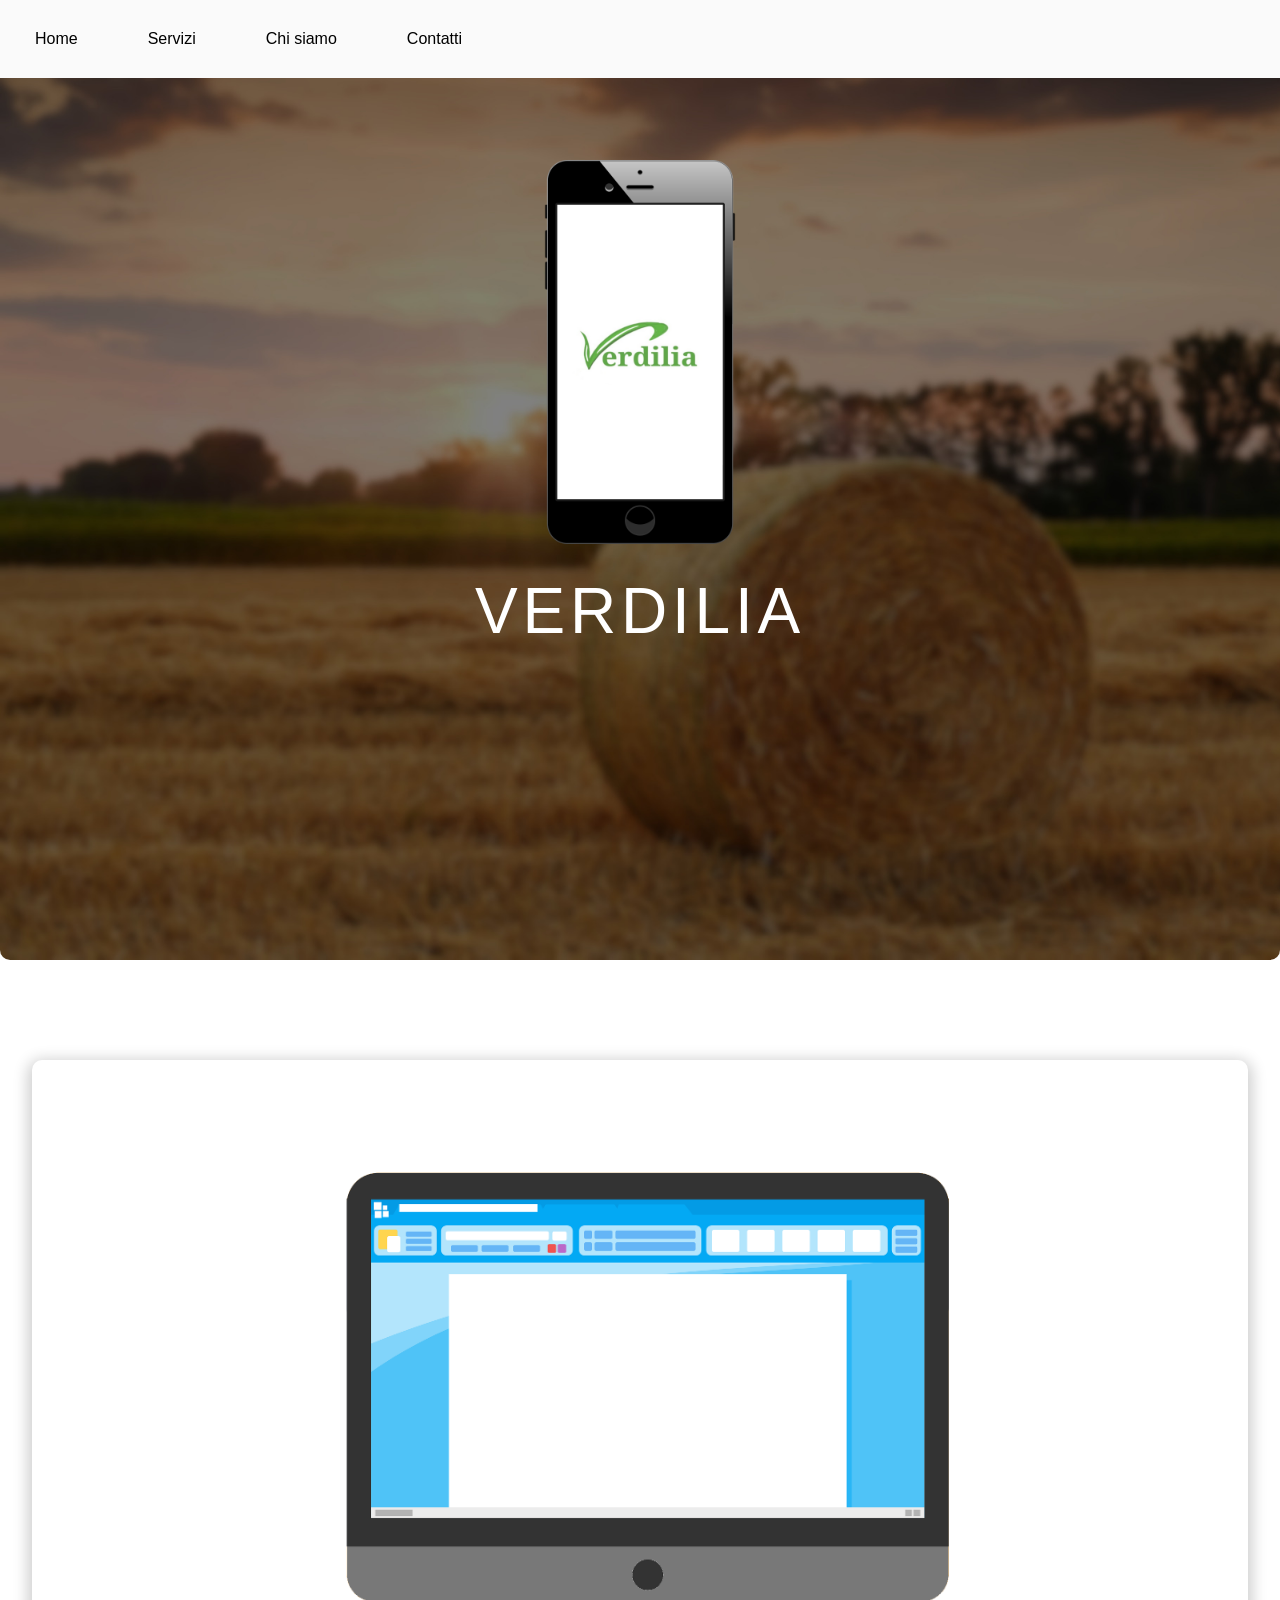
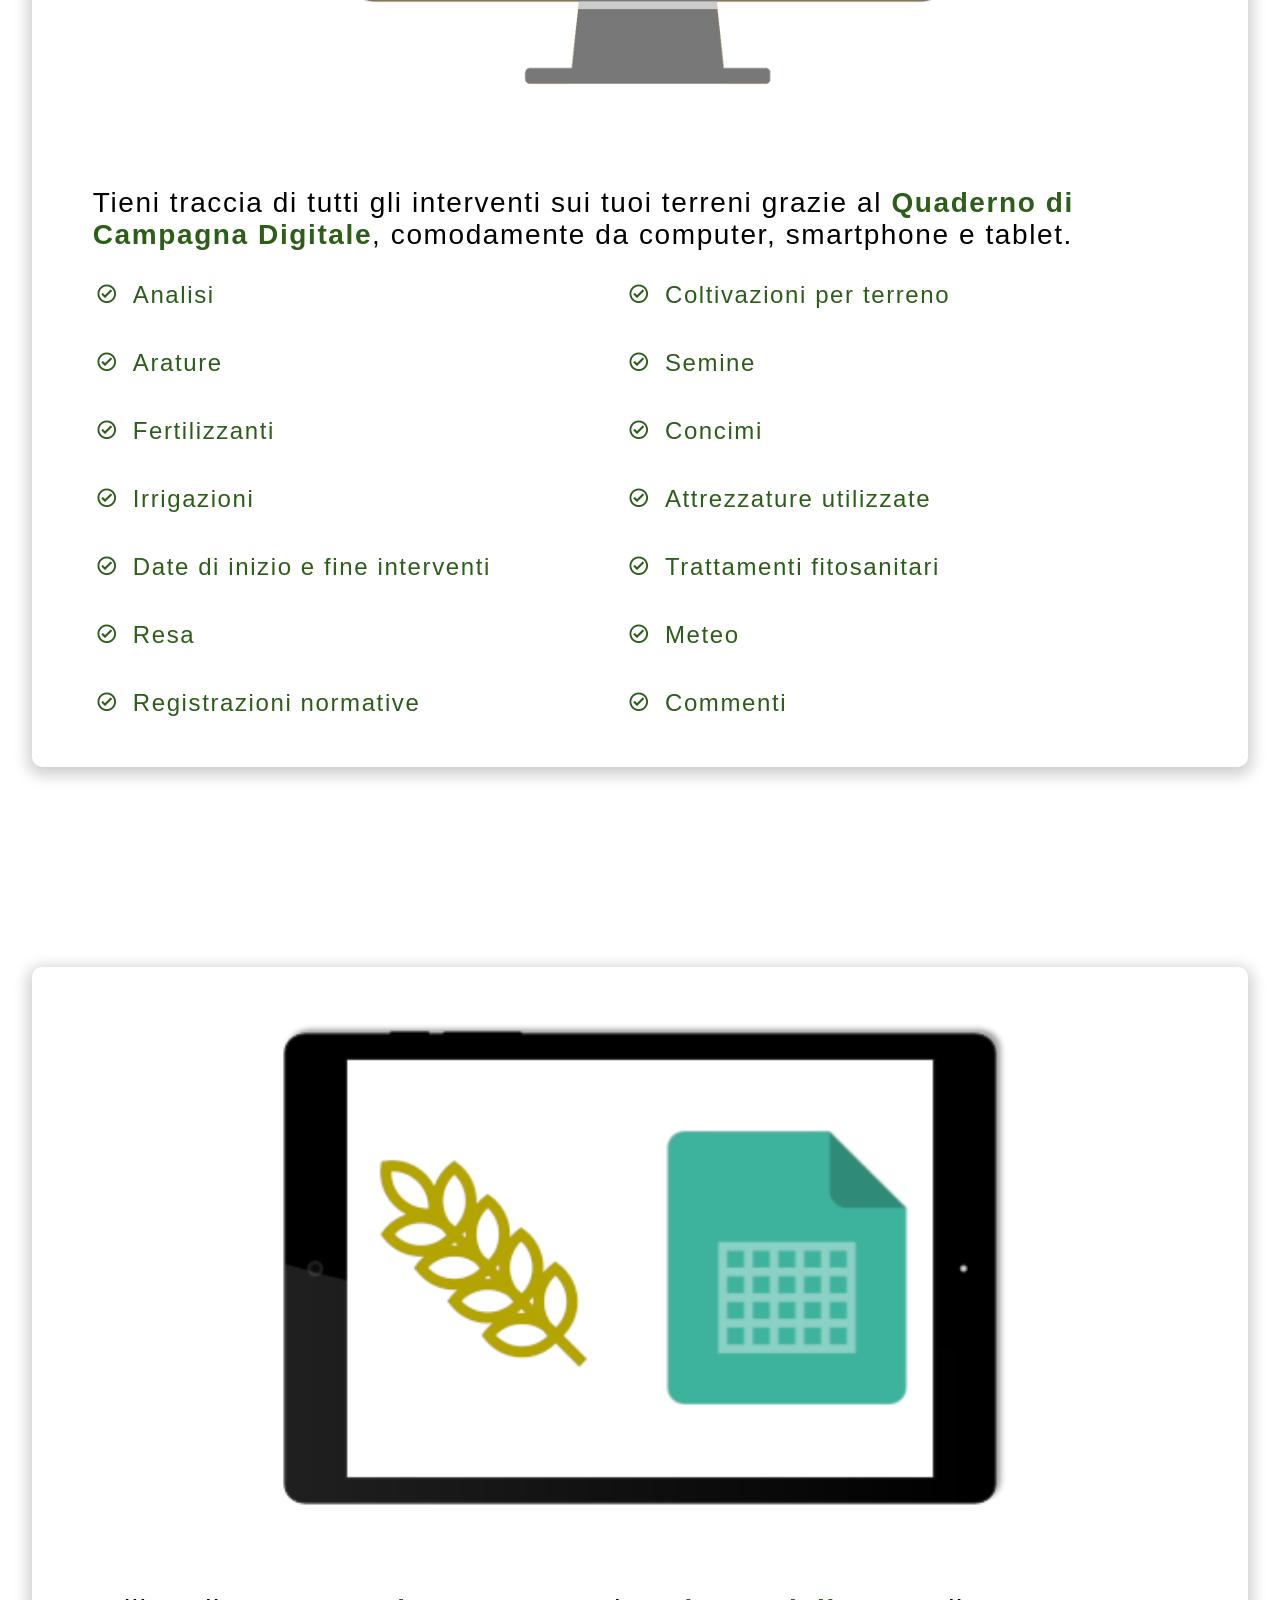
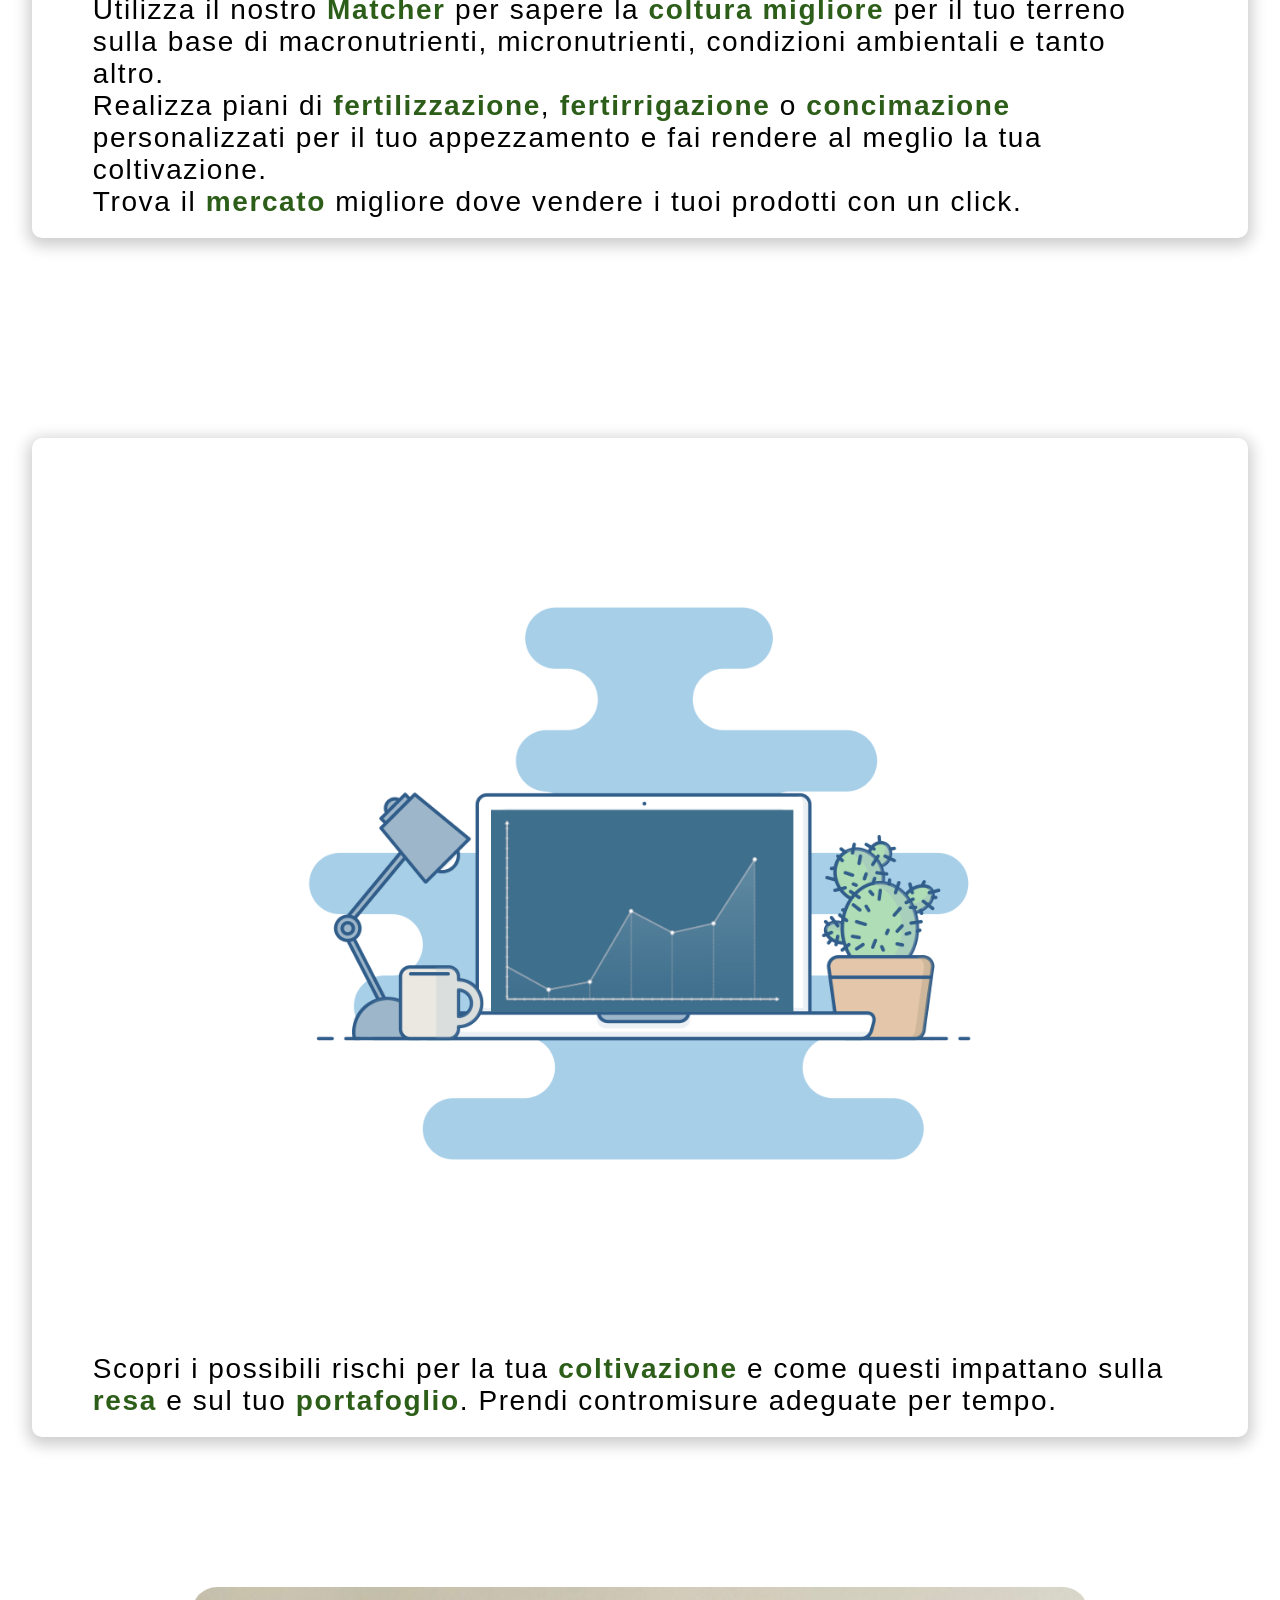
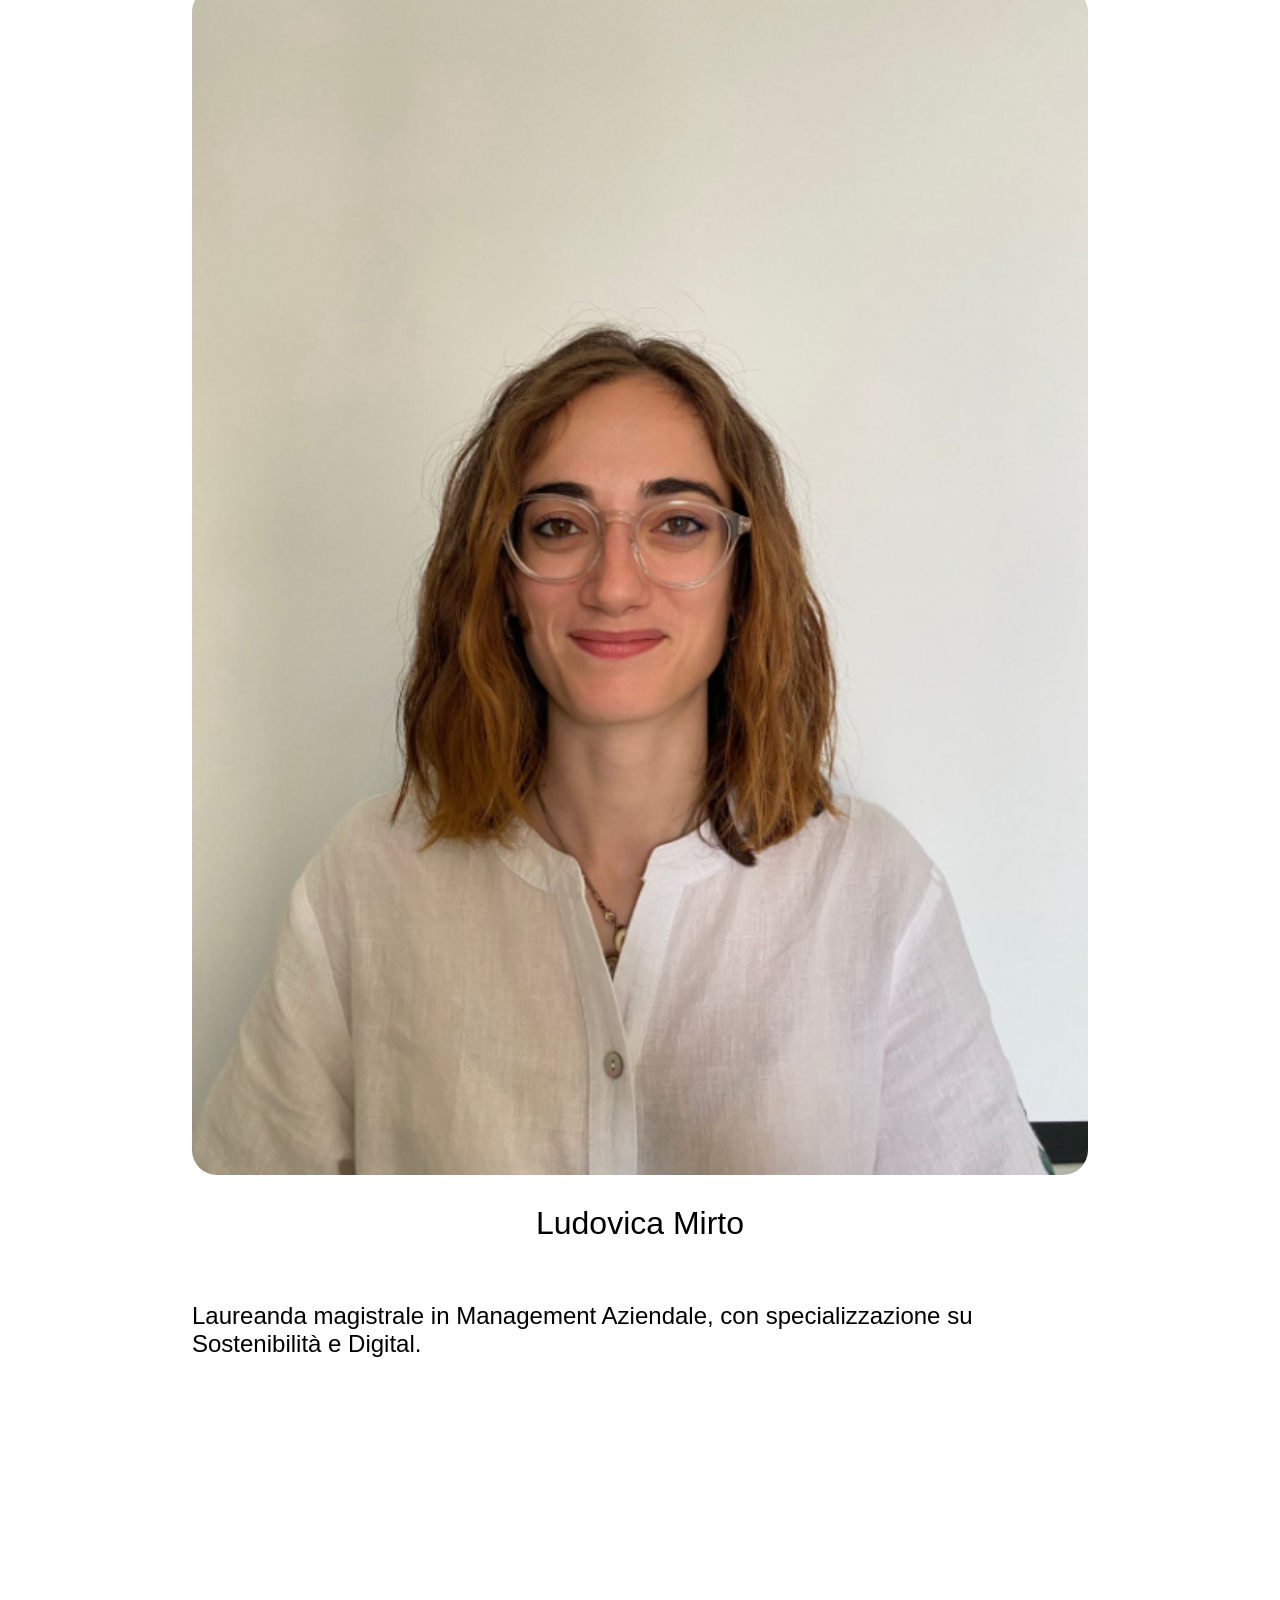
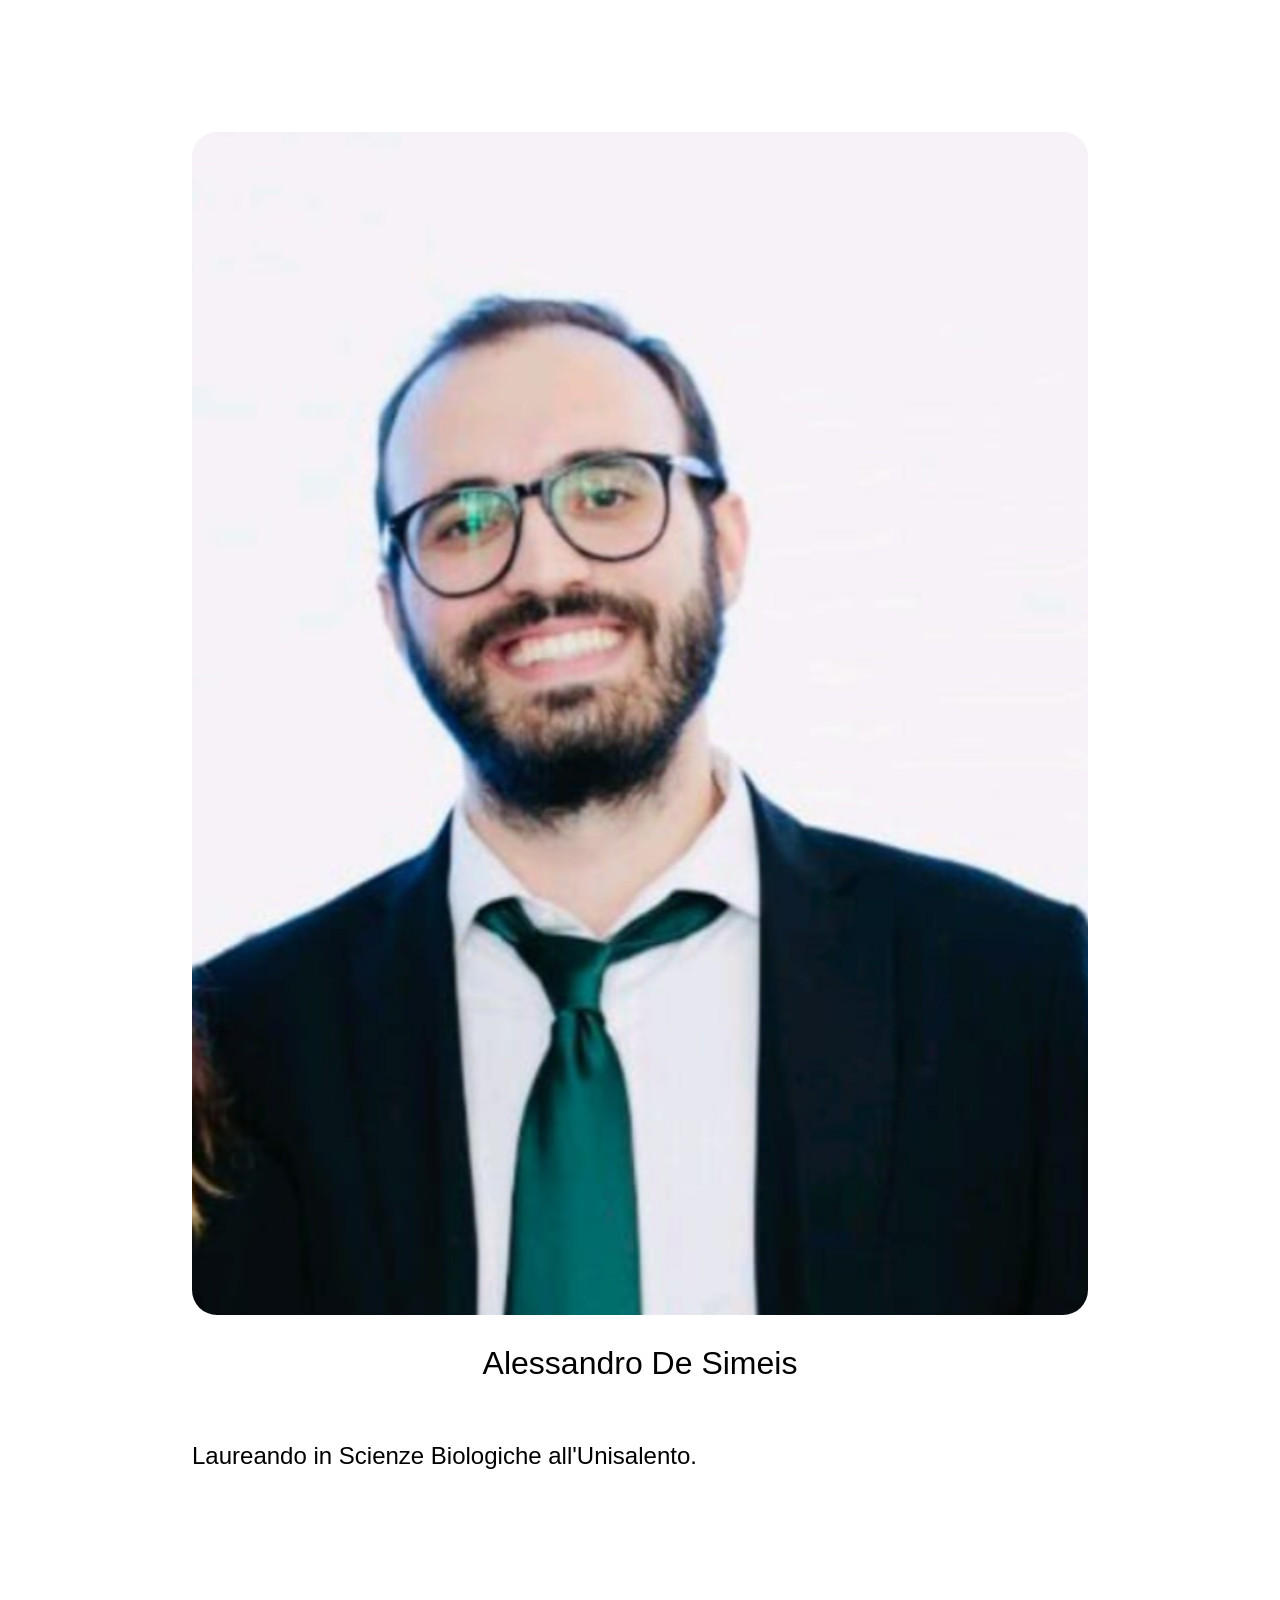
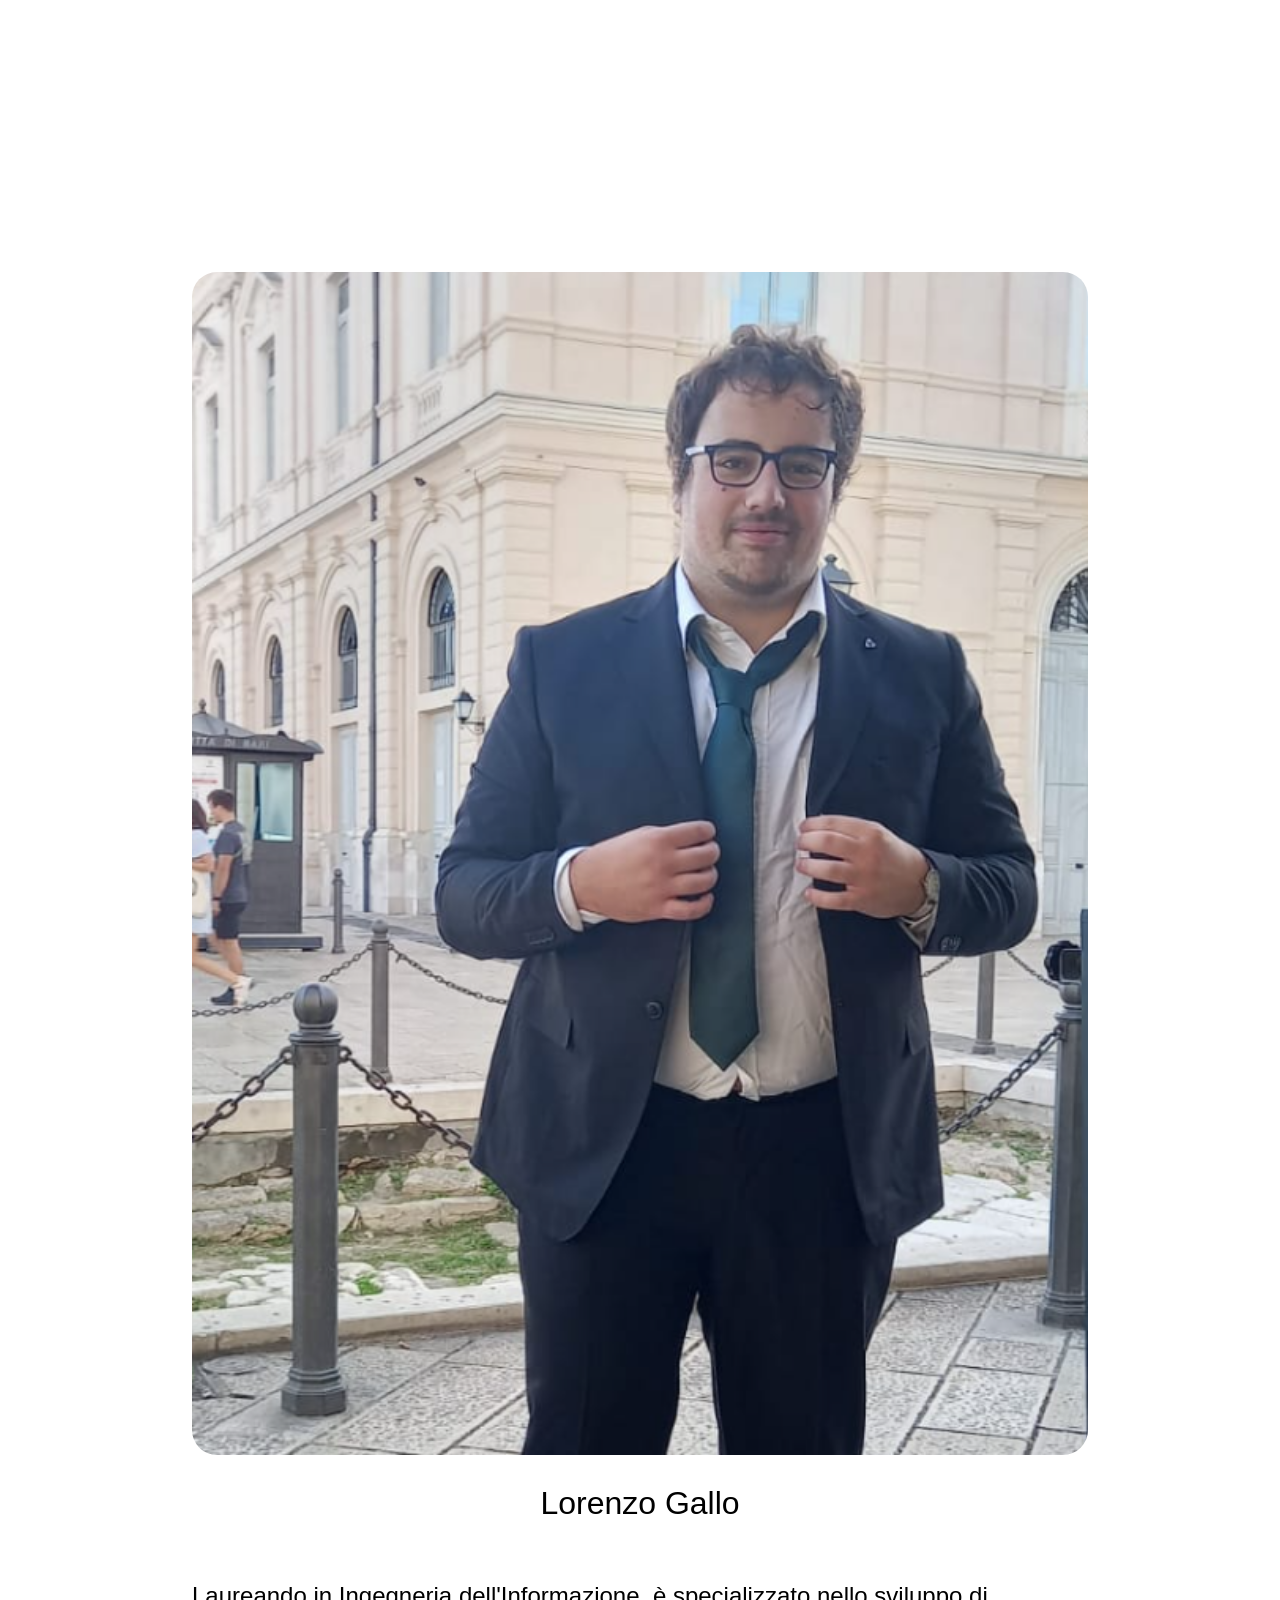
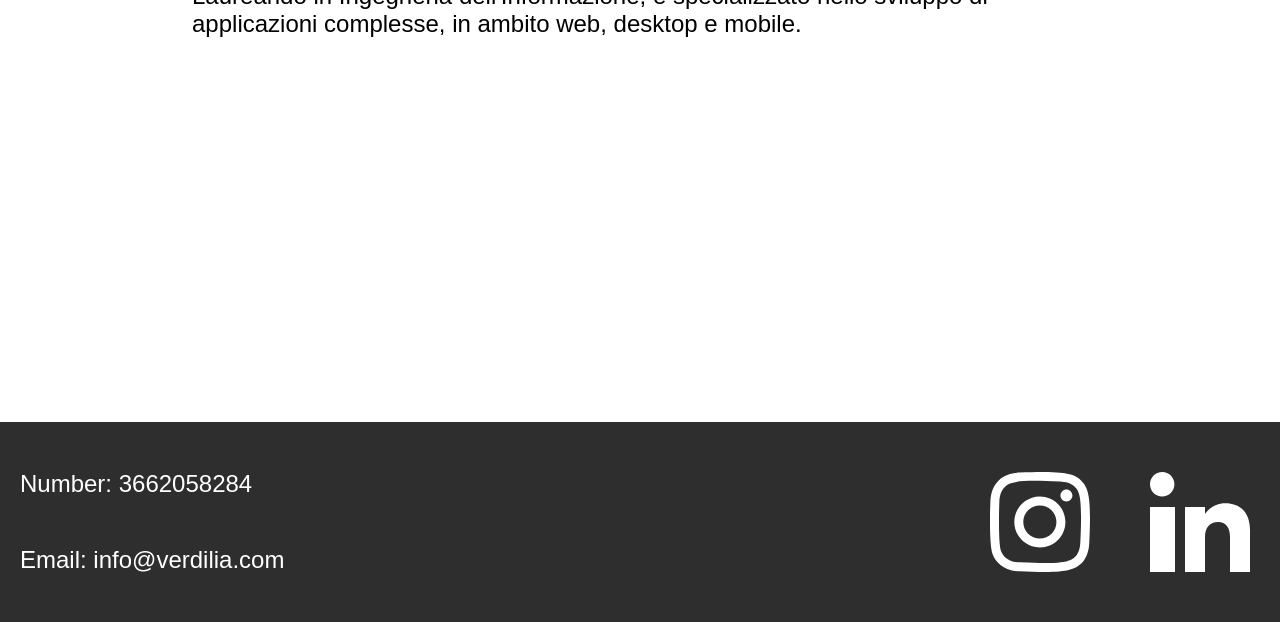
==== commit ca1f7023: "Update index.html" ====
--- a/index.html
+++ b/index.html
@@ -116,7 +116,7 @@
 
     <div class="contact_images">
         <div class="contact_image" onclick="window.location.href='https://www.instagram.com/verdilia__srls/profilecard/?igsh=bmQ5Y2U1azhuYmhz;'"><img src="instagram-167-svgrepo-com.svg" class="image_svg"></div>
-        <div class="contact_image"   onclick="window.location.href='https://www.linkedin.com/in/verdilia-srls-74a72333a/'"><img src="linkedin-161-svgrepo-com.svg" class="image_svg"></div>
+        <div class="contact_image"   onclick="window.location.href='https://www.linkedin.com/in/verdilia-74a72333a/'"><img src="linkedin-161-svgrepo-com.svg" class="image_svg"></div>
     </div>
      
         </div>
--- a/styles.css
+++ b/styles.css
@@ -76,6 +76,7 @@
 
 
 .title{
+    margin-top: 30px;
     font-size: 64px;
     font-weight: 200;
     color: white;
@@ -93,7 +94,8 @@
 
 
 .smartphone{
-    width: 25%;
+    margin-top: 100px;
+    width: 15%;
     opacity: 0; /* Nascondi inizialmente */
     transform: scale(0.8); /* Riduci inizialmente */
     transition: all 0.5s ease-out;
@@ -400,6 +402,7 @@
 
 .contact_image{
     padding: 30px;
+    display: flex;
     align-content: center;
     justify-content: center;
     align-items: center;
@@ -407,15 +410,15 @@
 
 .contact_image:hover{
     background-color: rgb(71, 71, 71);
-    padding: 30px;
-}
+}
+
 
 .contact_image:hover .image_svg{
-    width: 140px;
+    width: 90px;
 }
 
 .image_svg{
-    width: 150px;
+    width: 100px;
 }
 
 .custom-list {
@@ -494,7 +497,7 @@
 
   @media (max-width: 1200px) {
 .smartphone{
-    width: 50%;
+    width: 30%;
 }
 
 
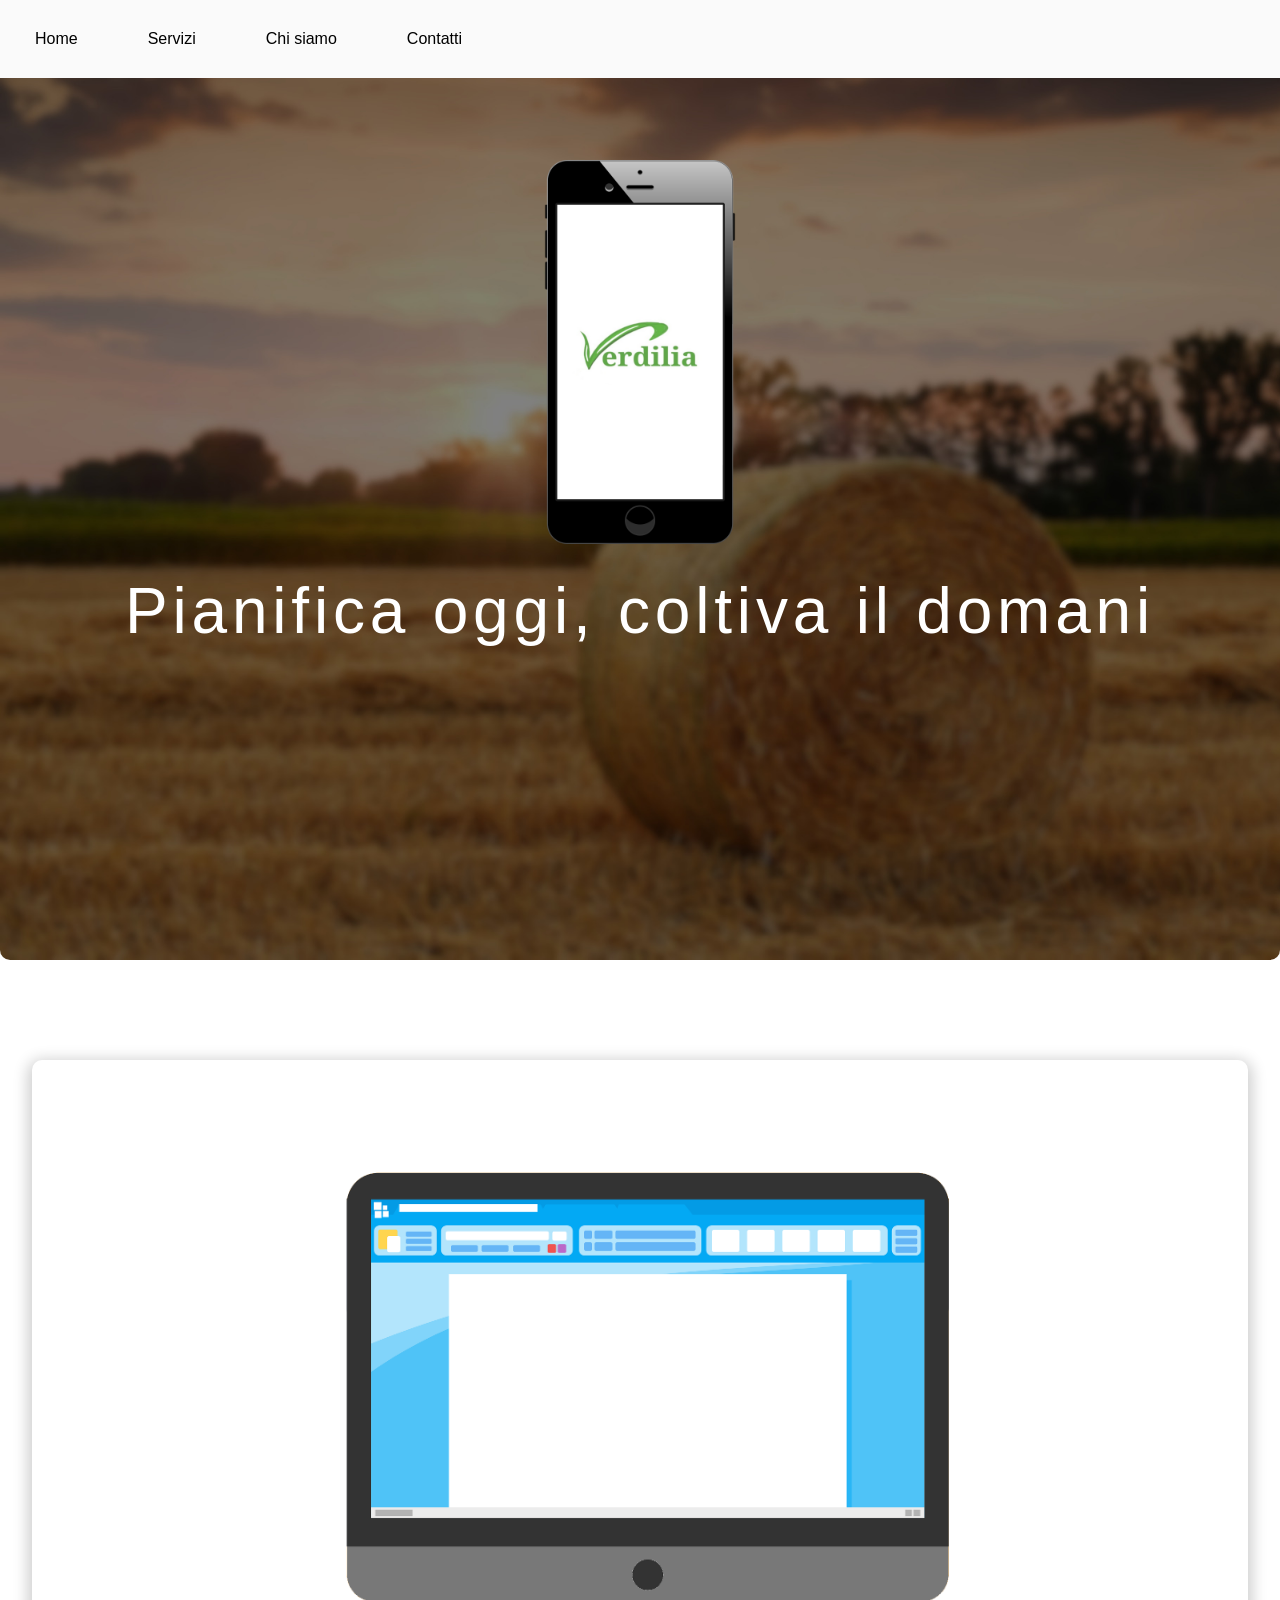
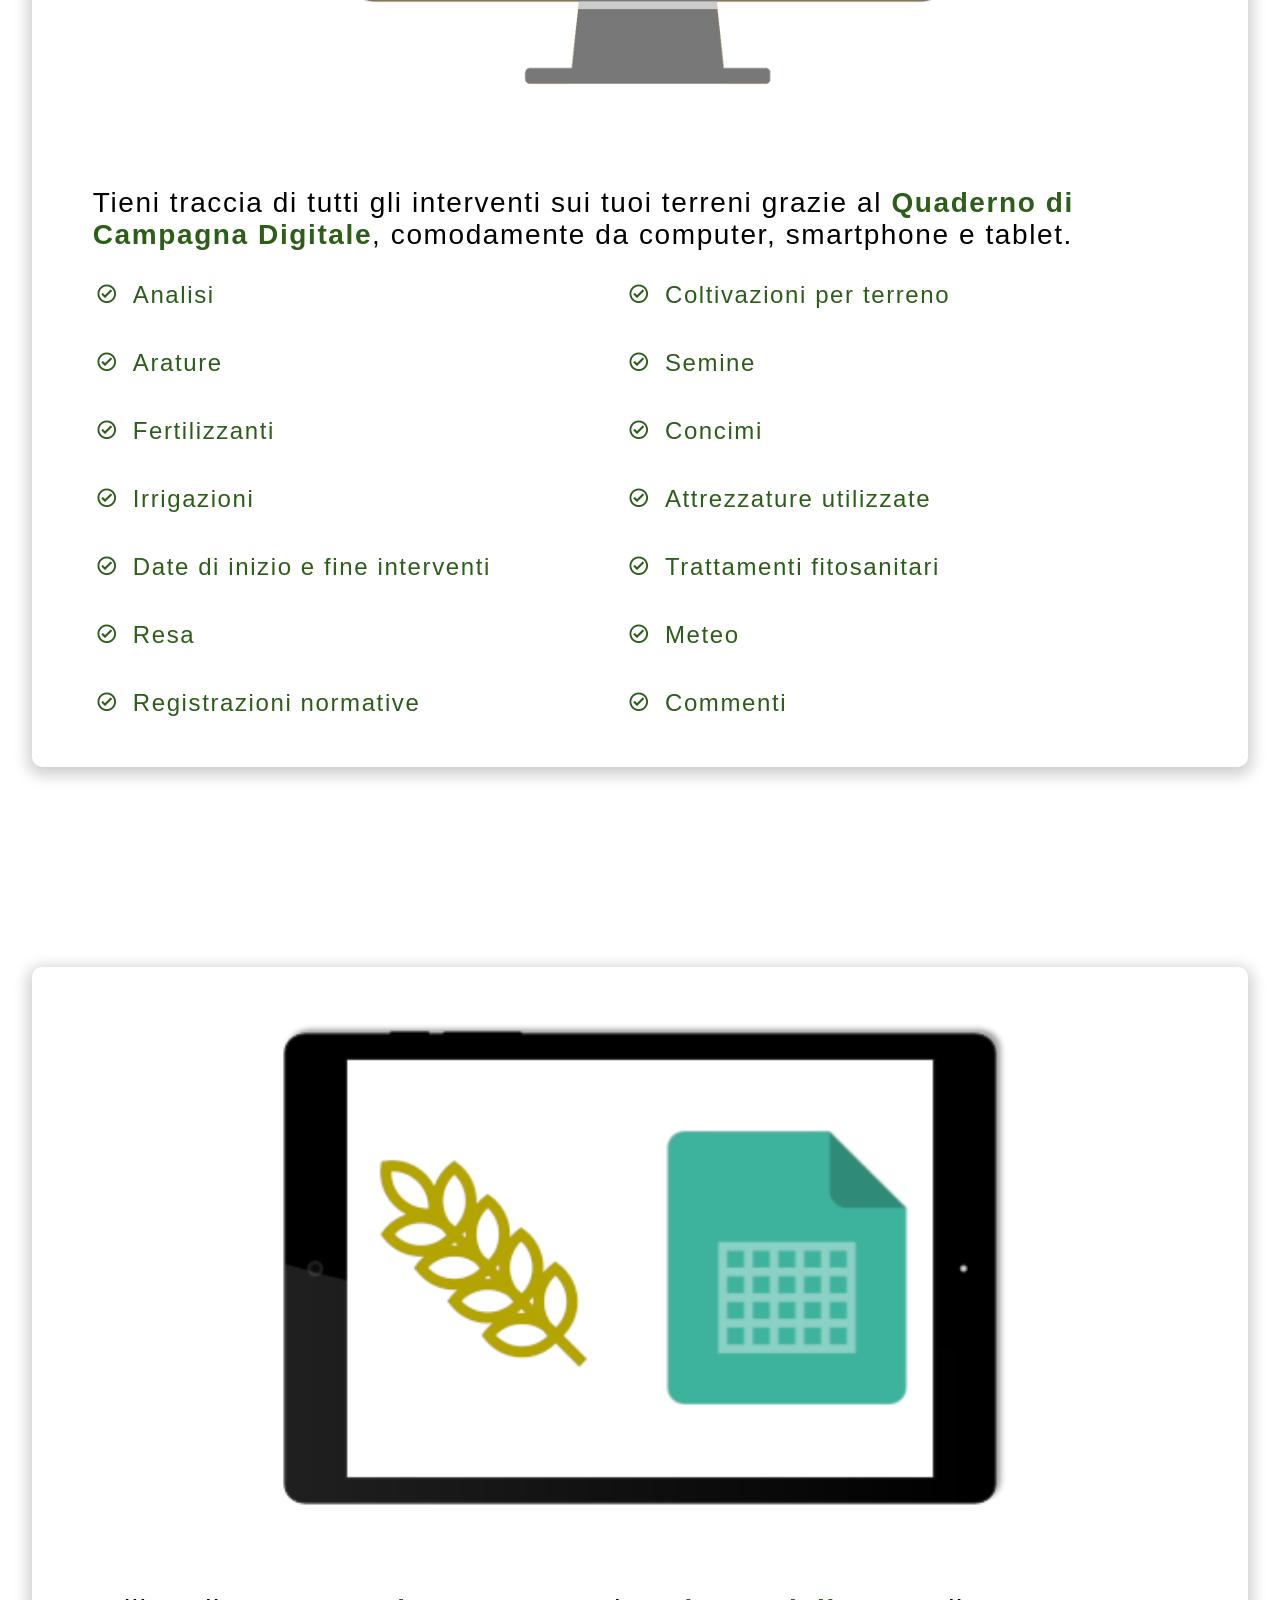
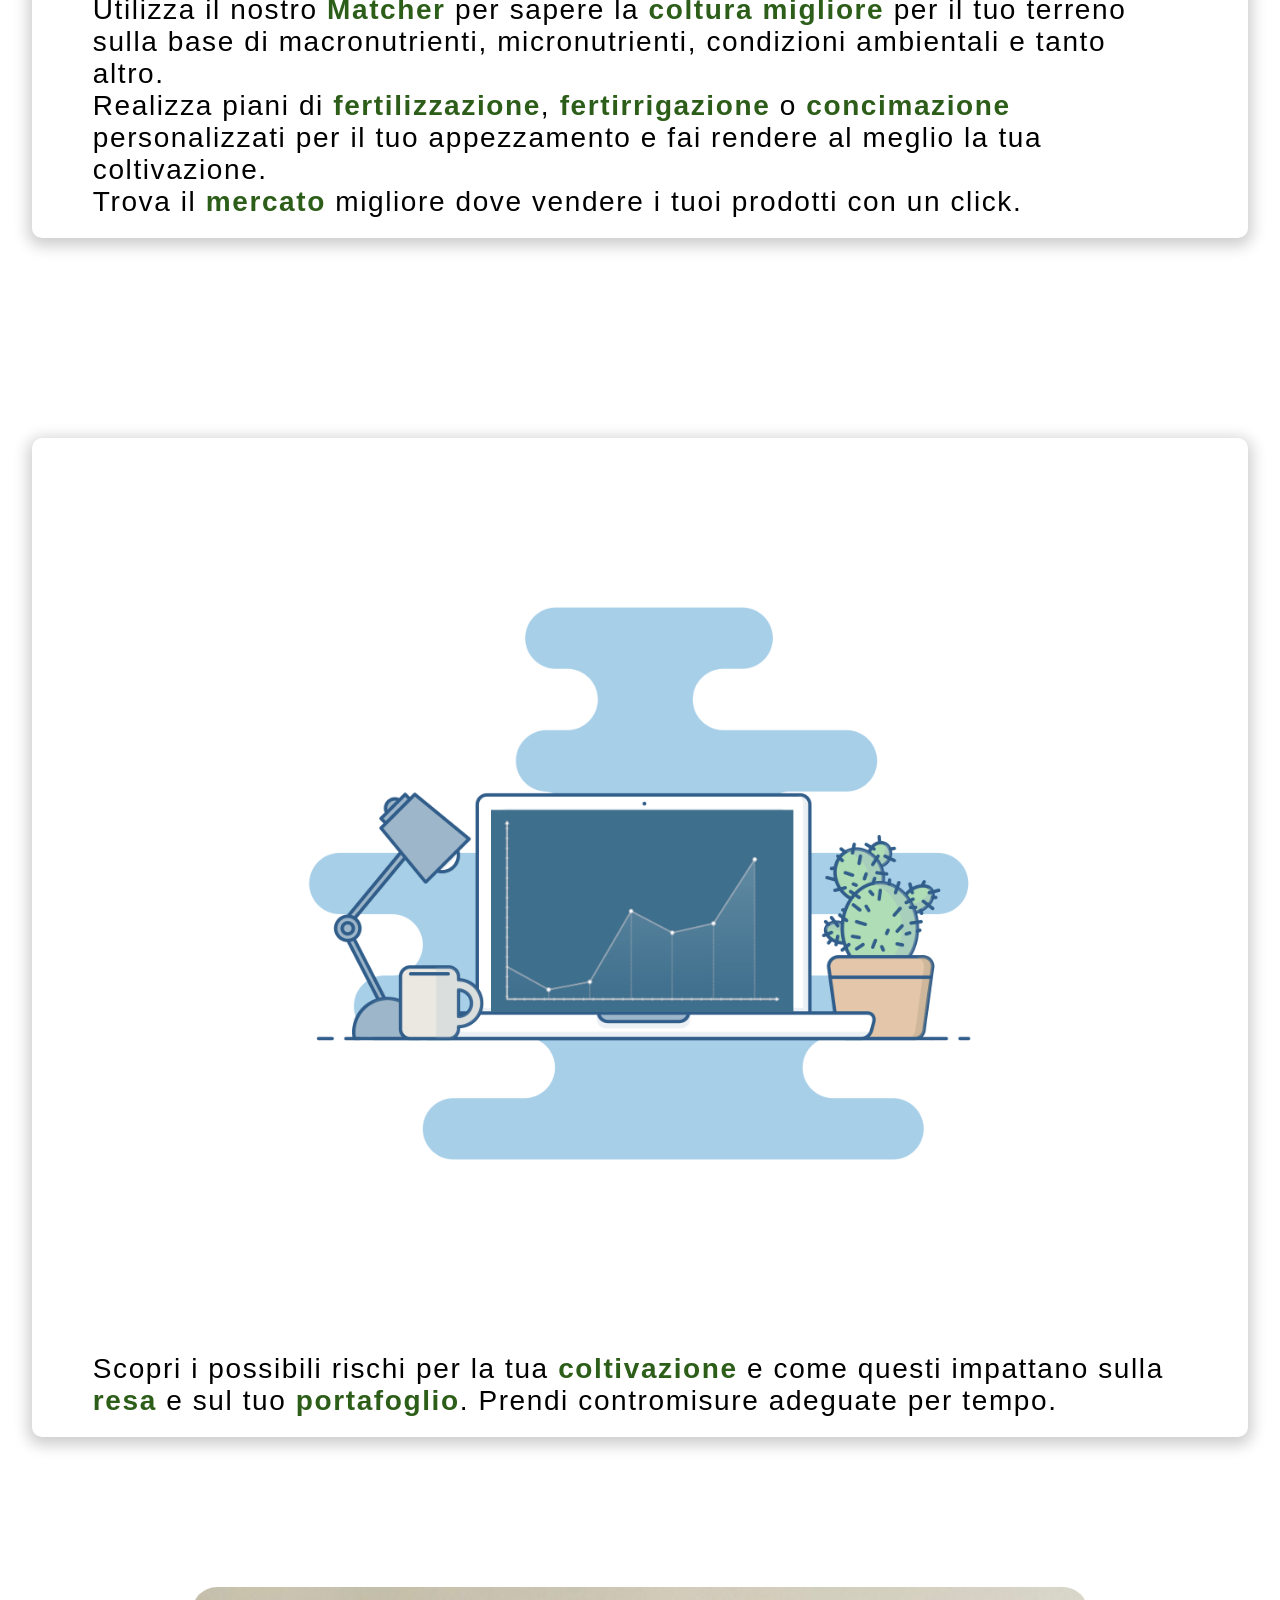
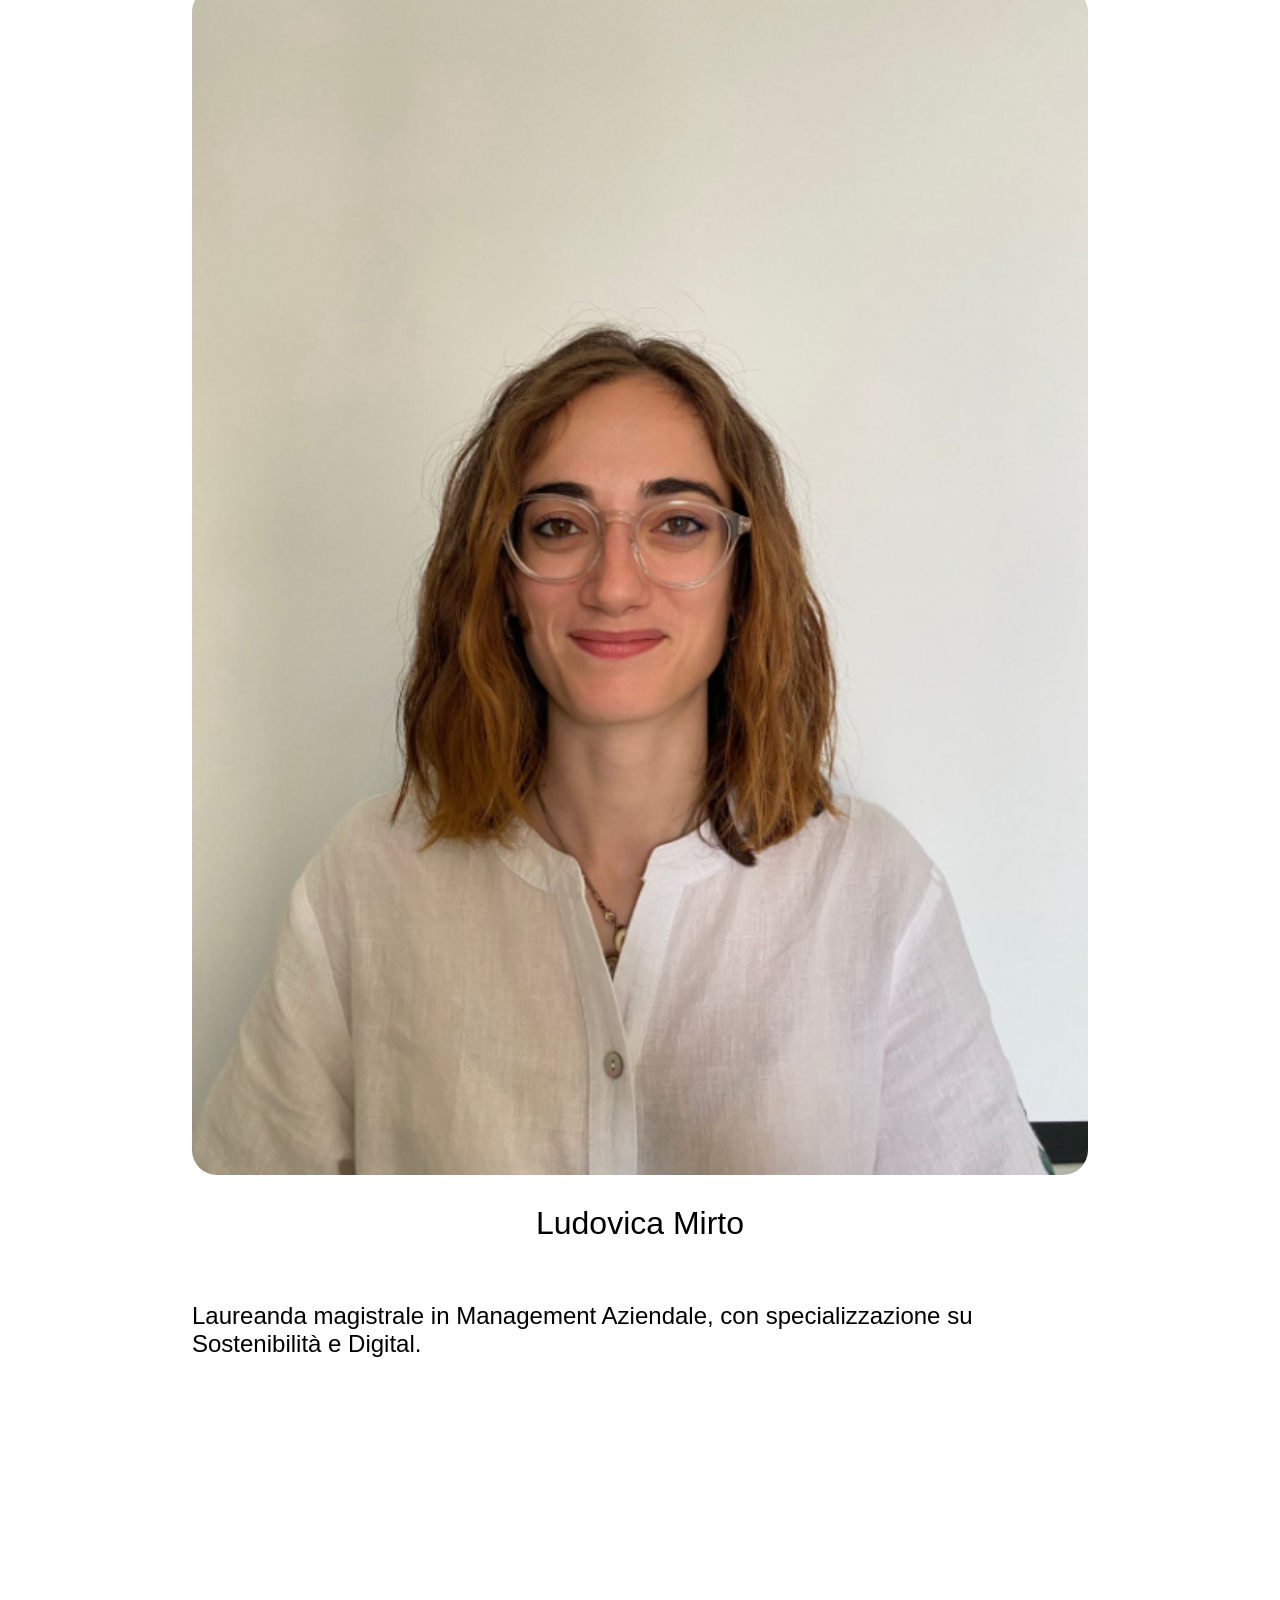
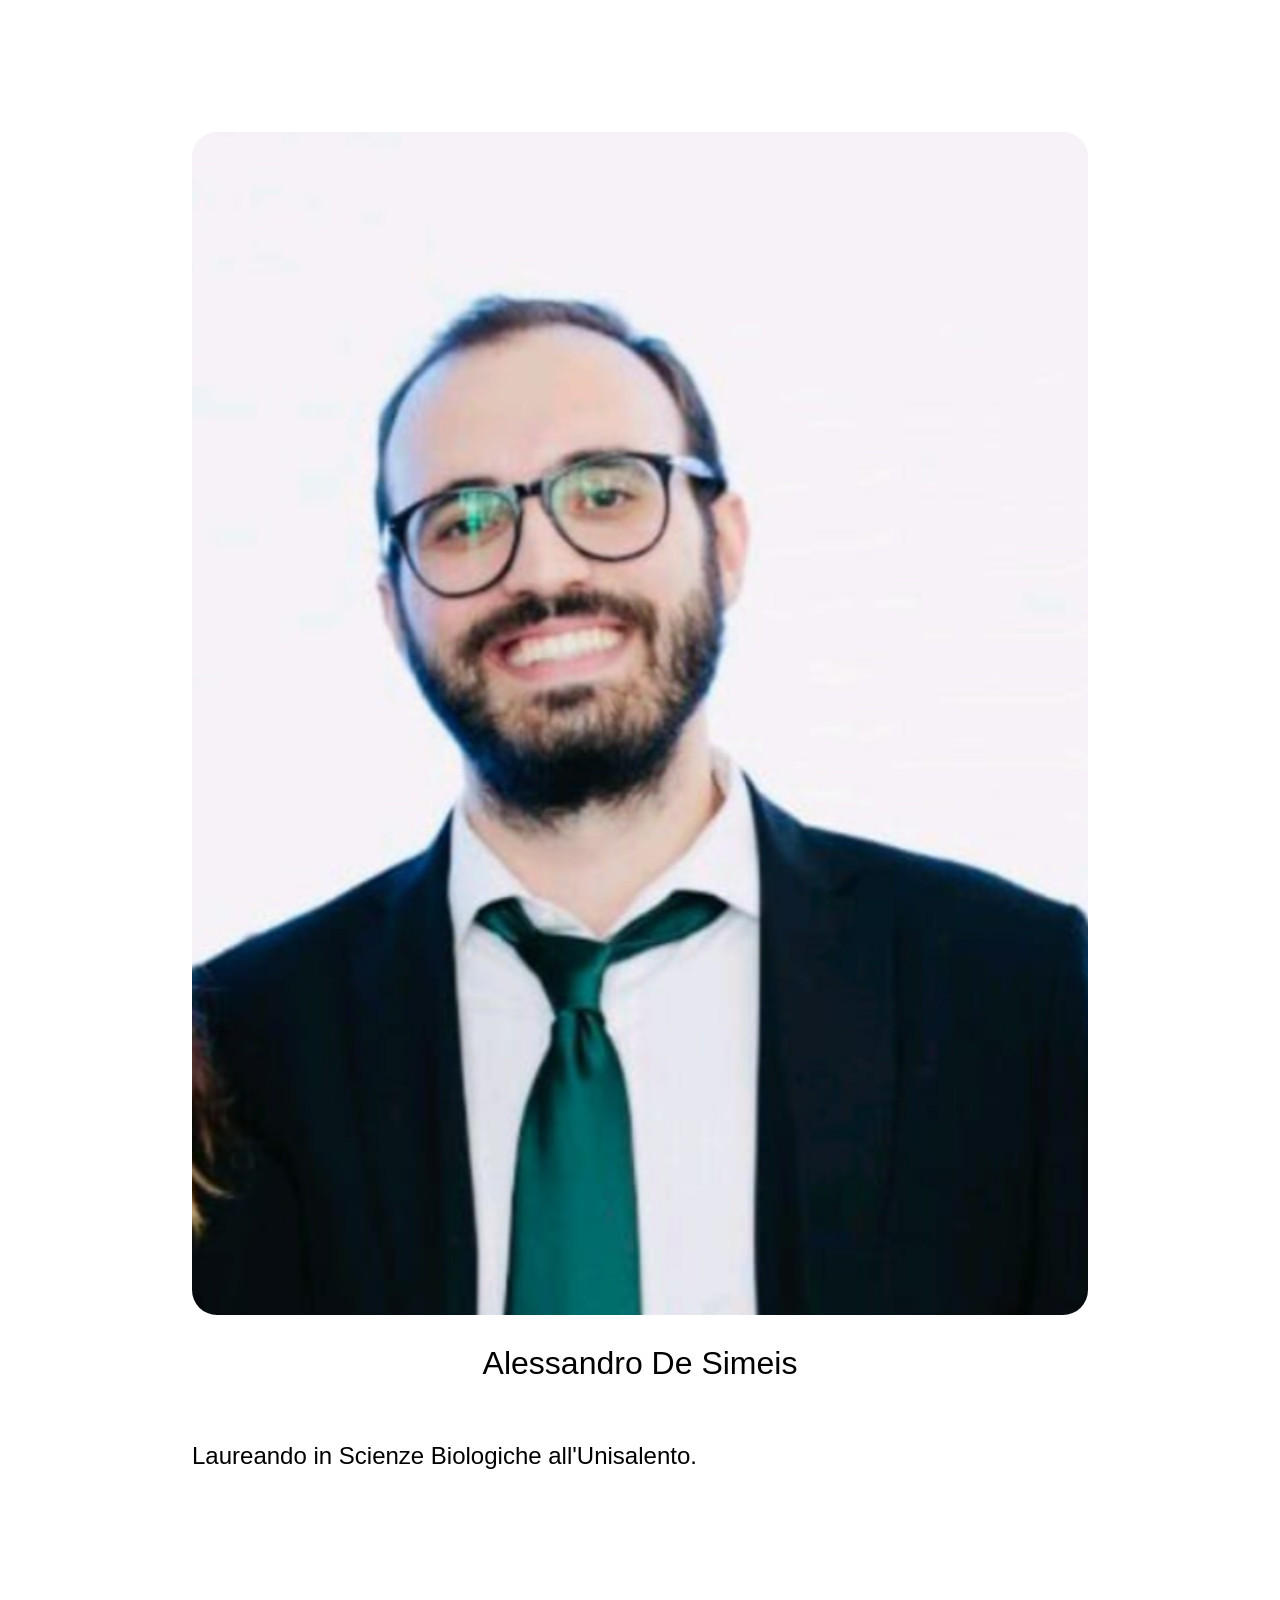
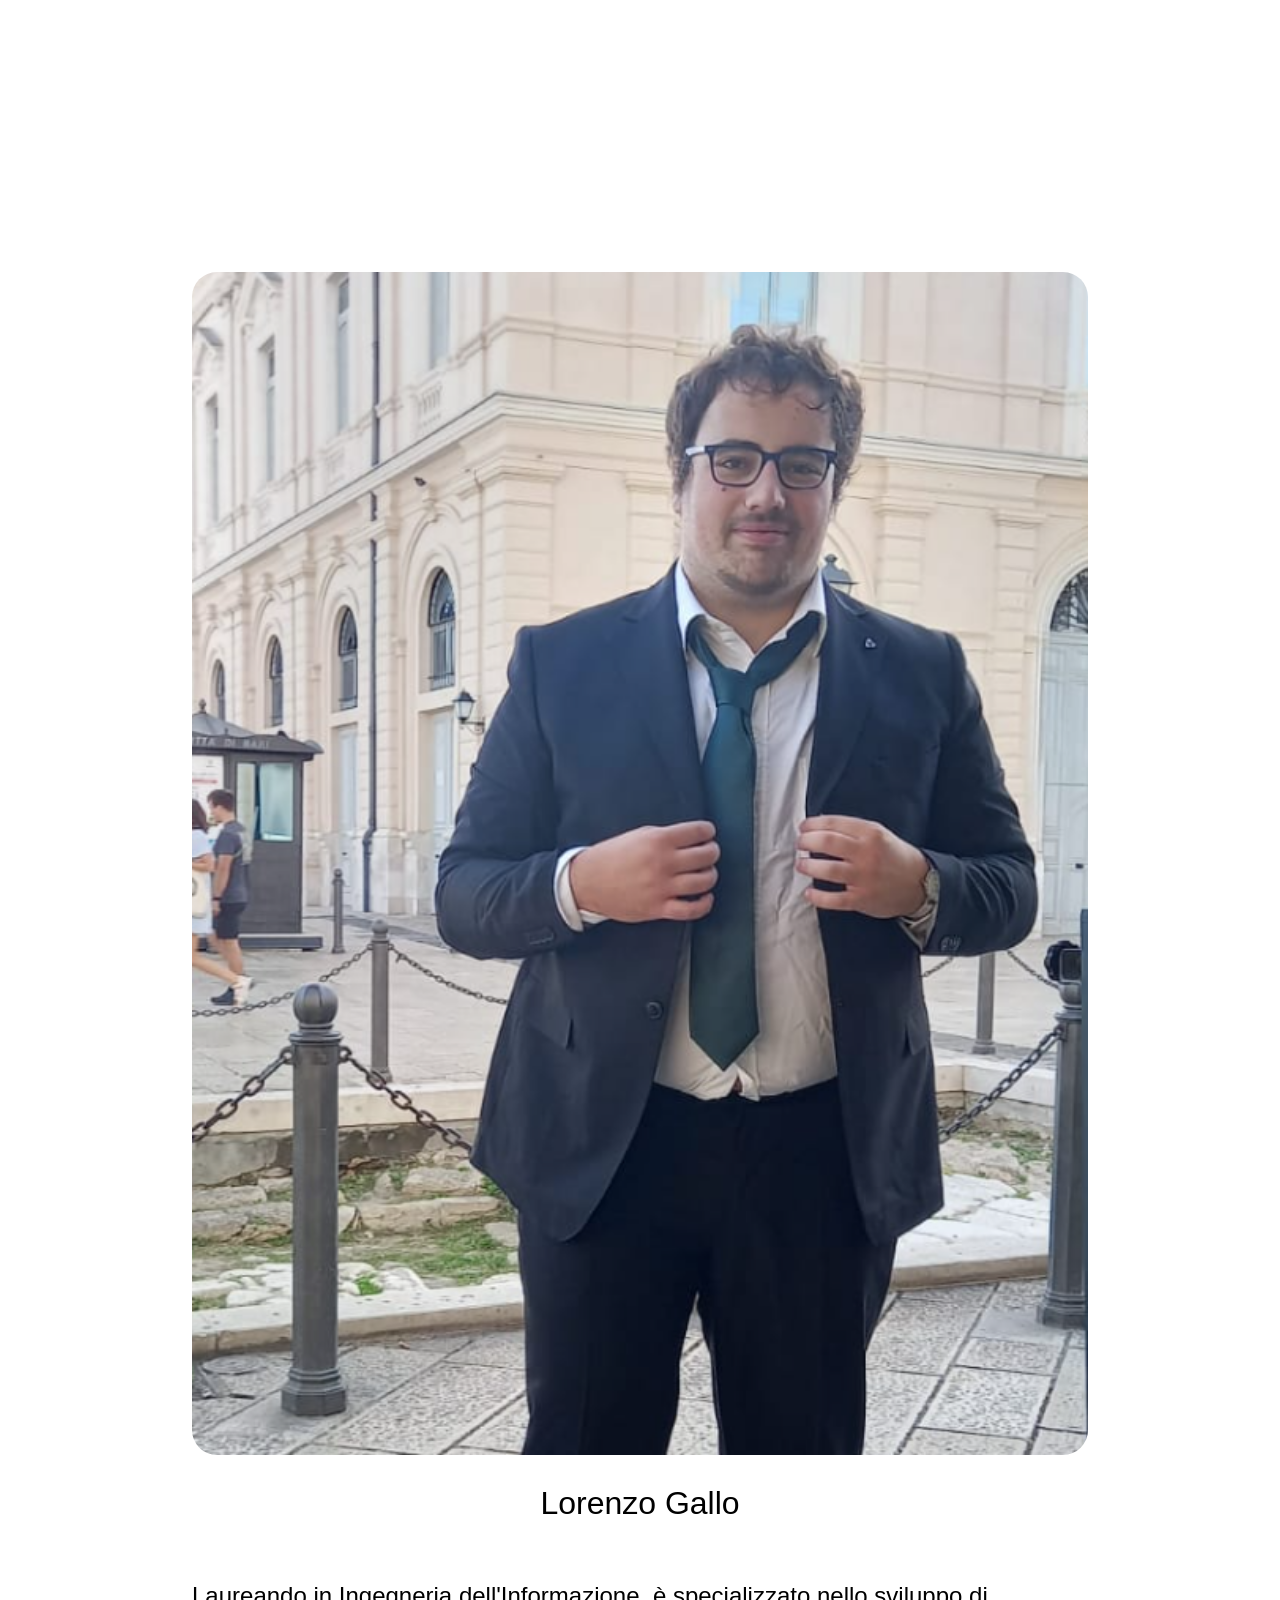
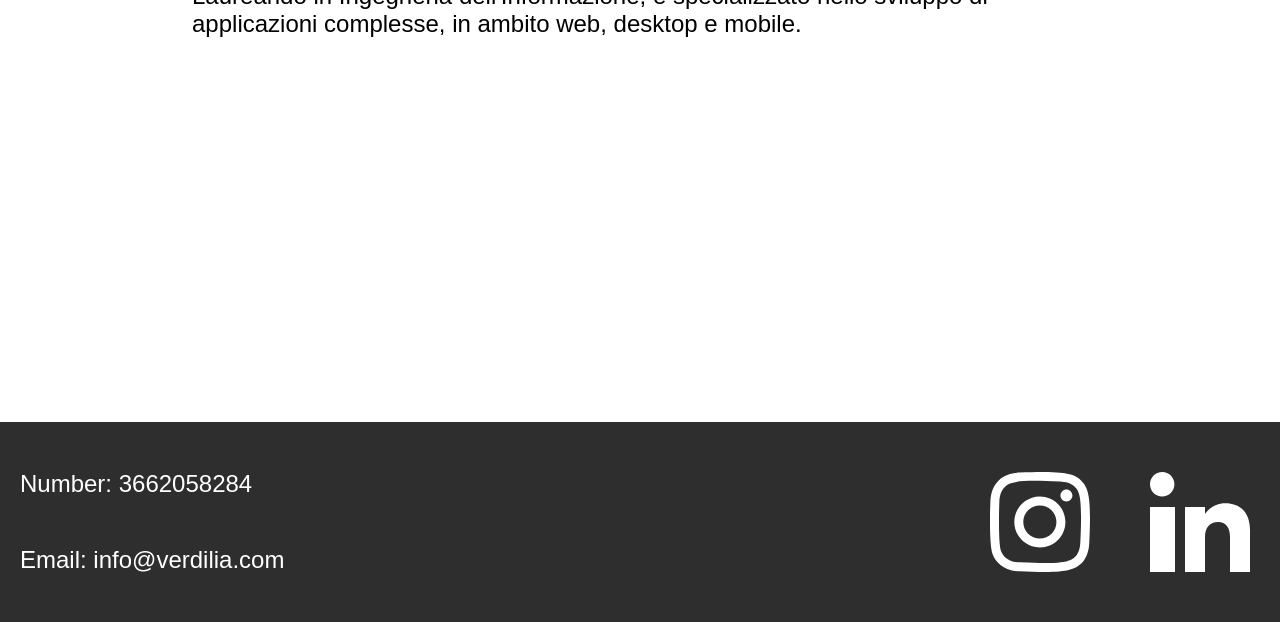
==== commit 6ca731d2: "Update index.html" ====
--- a/index.html
+++ b/index.html
@@ -26,7 +26,7 @@
 
     <div class="first" id="home">
             <img src="iphone_verdilia.png" class="smartphone">
-        <label class="title">VERDILIA</label>
+        <label class="title">Pianifica oggi, coltiva il domani</label>
     </div>
 
 
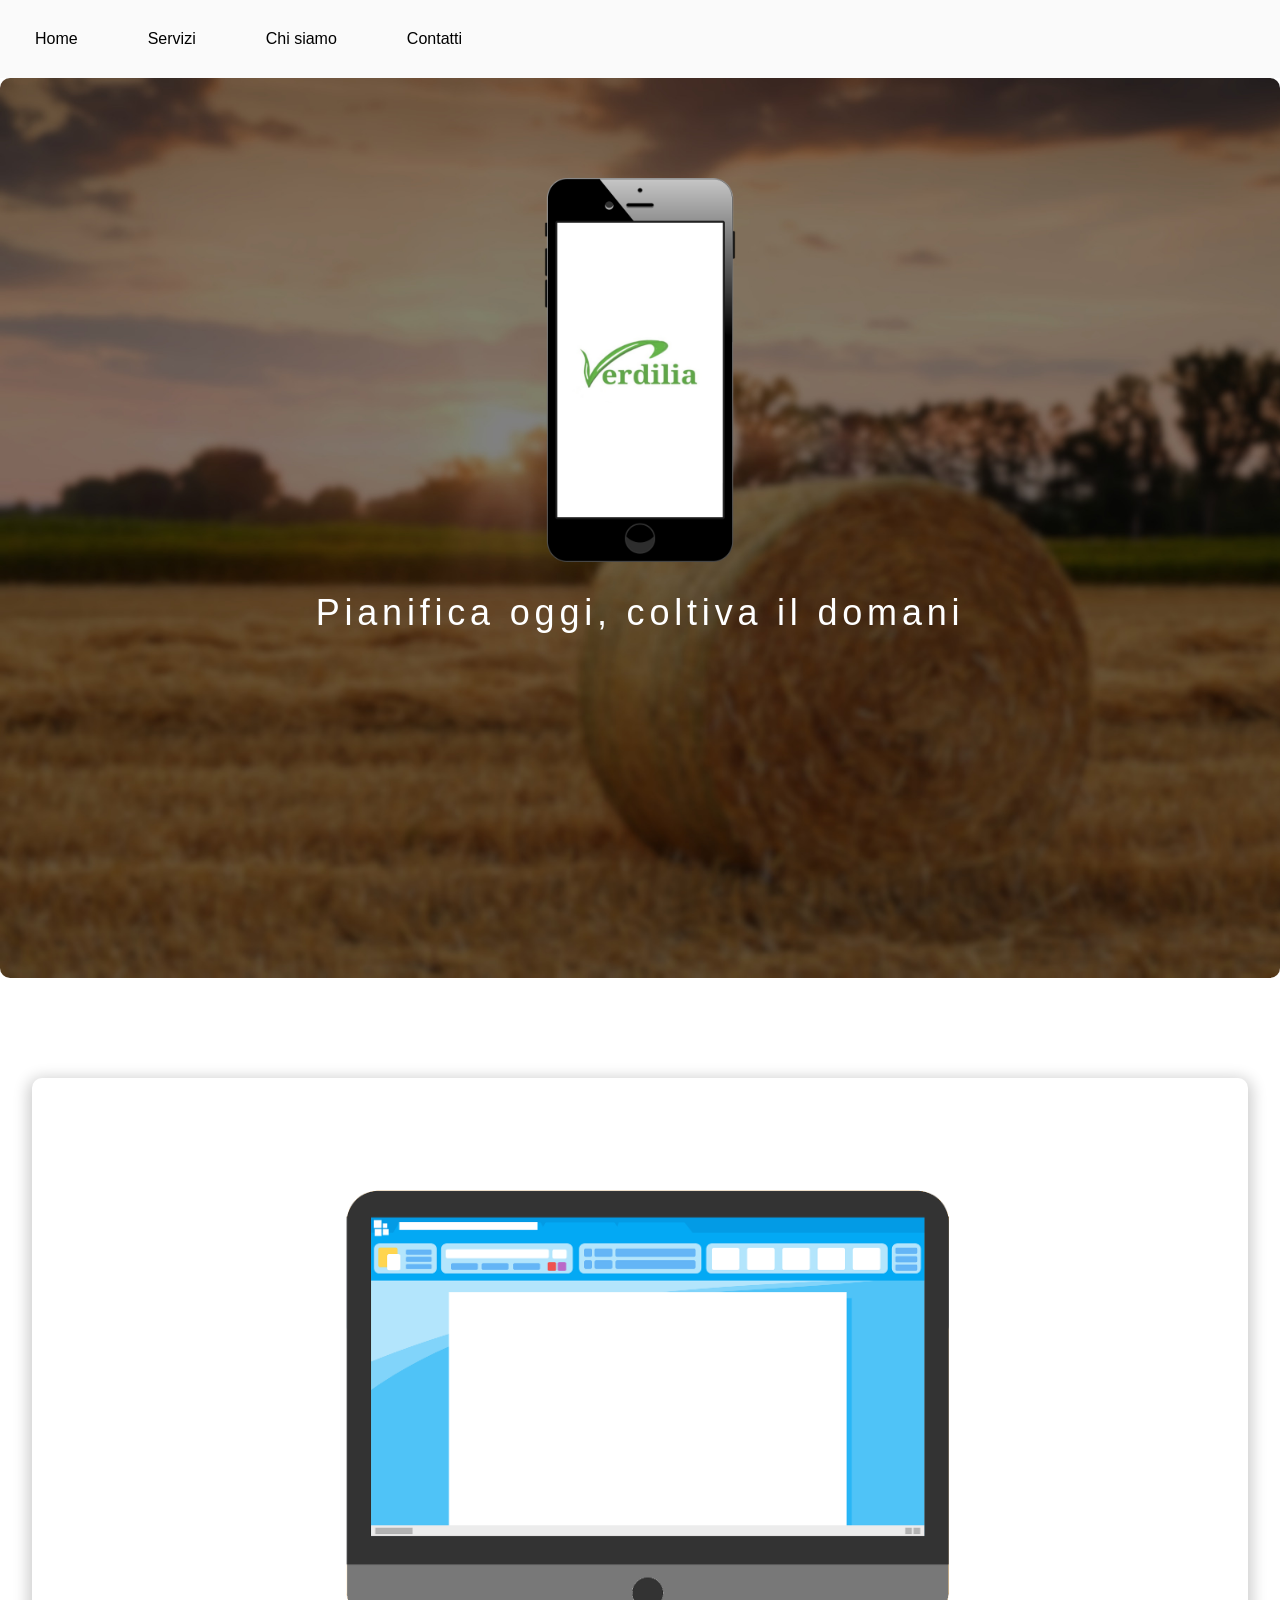
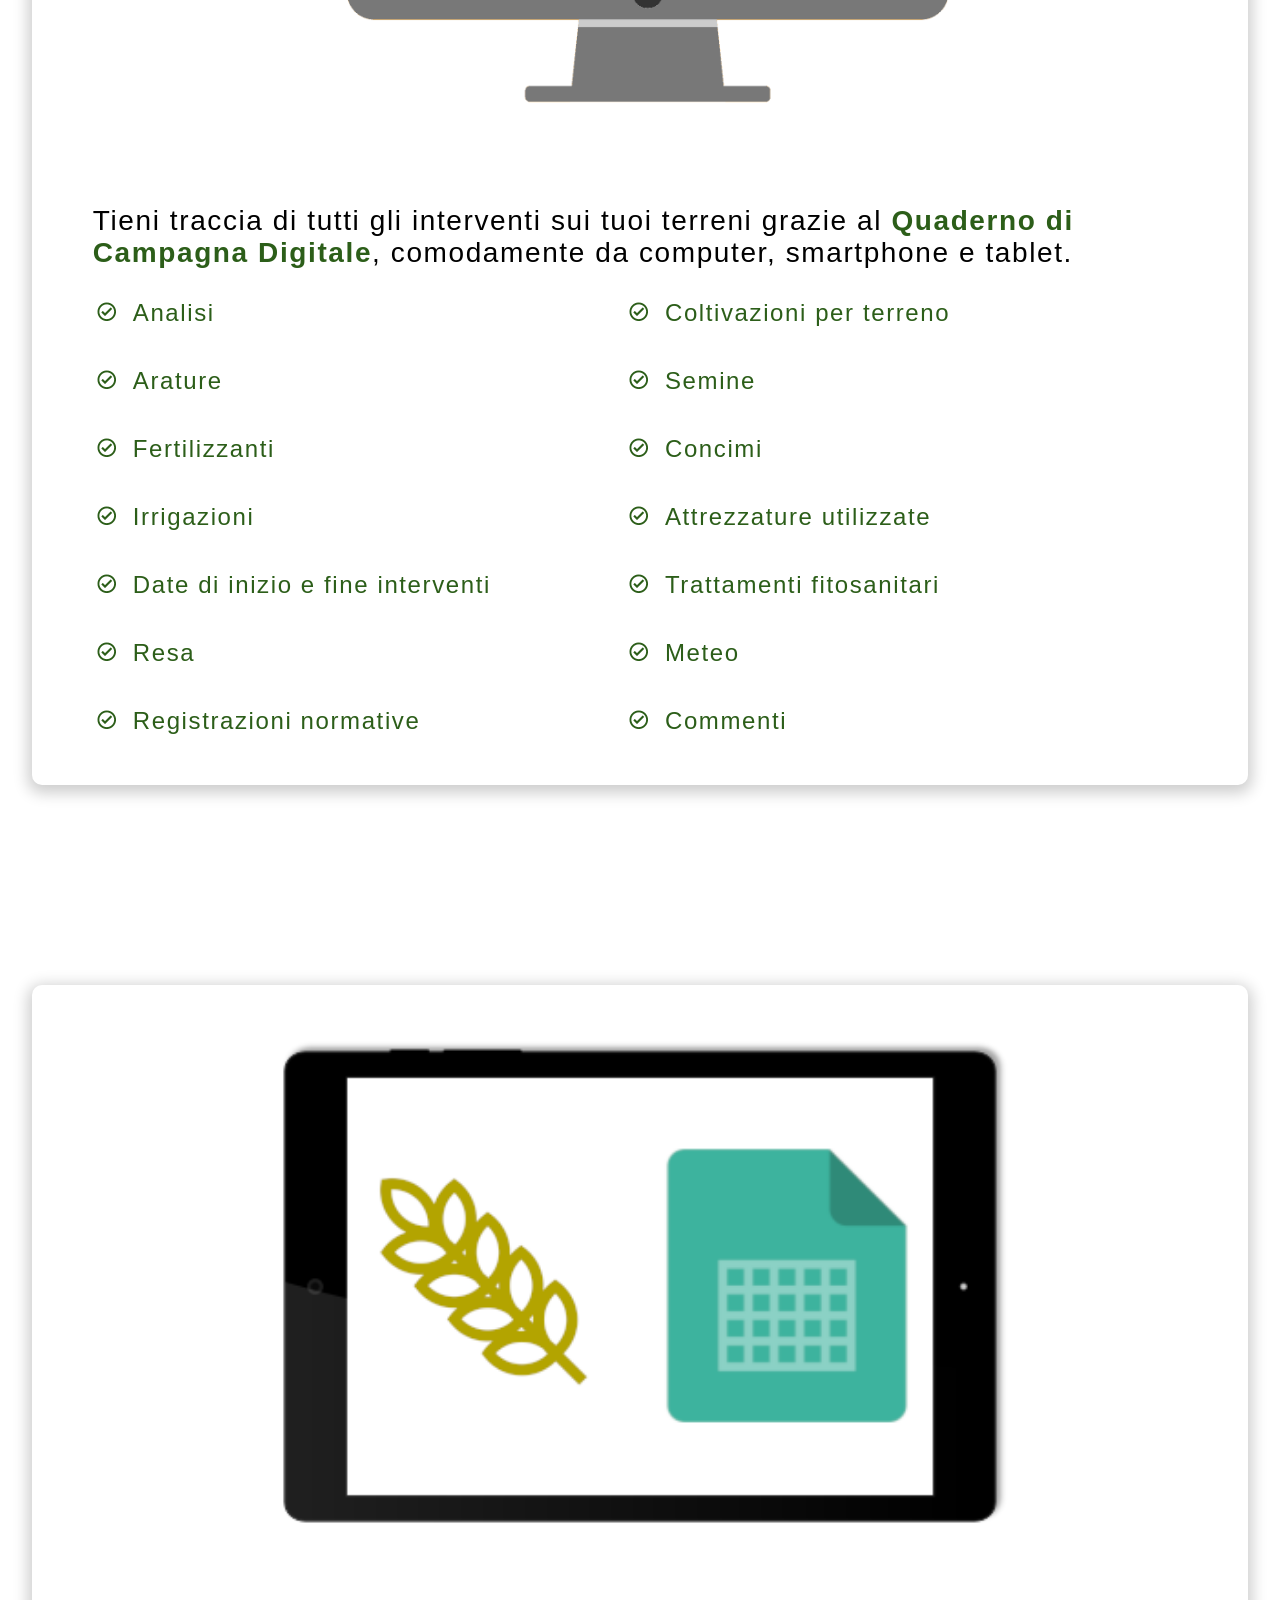
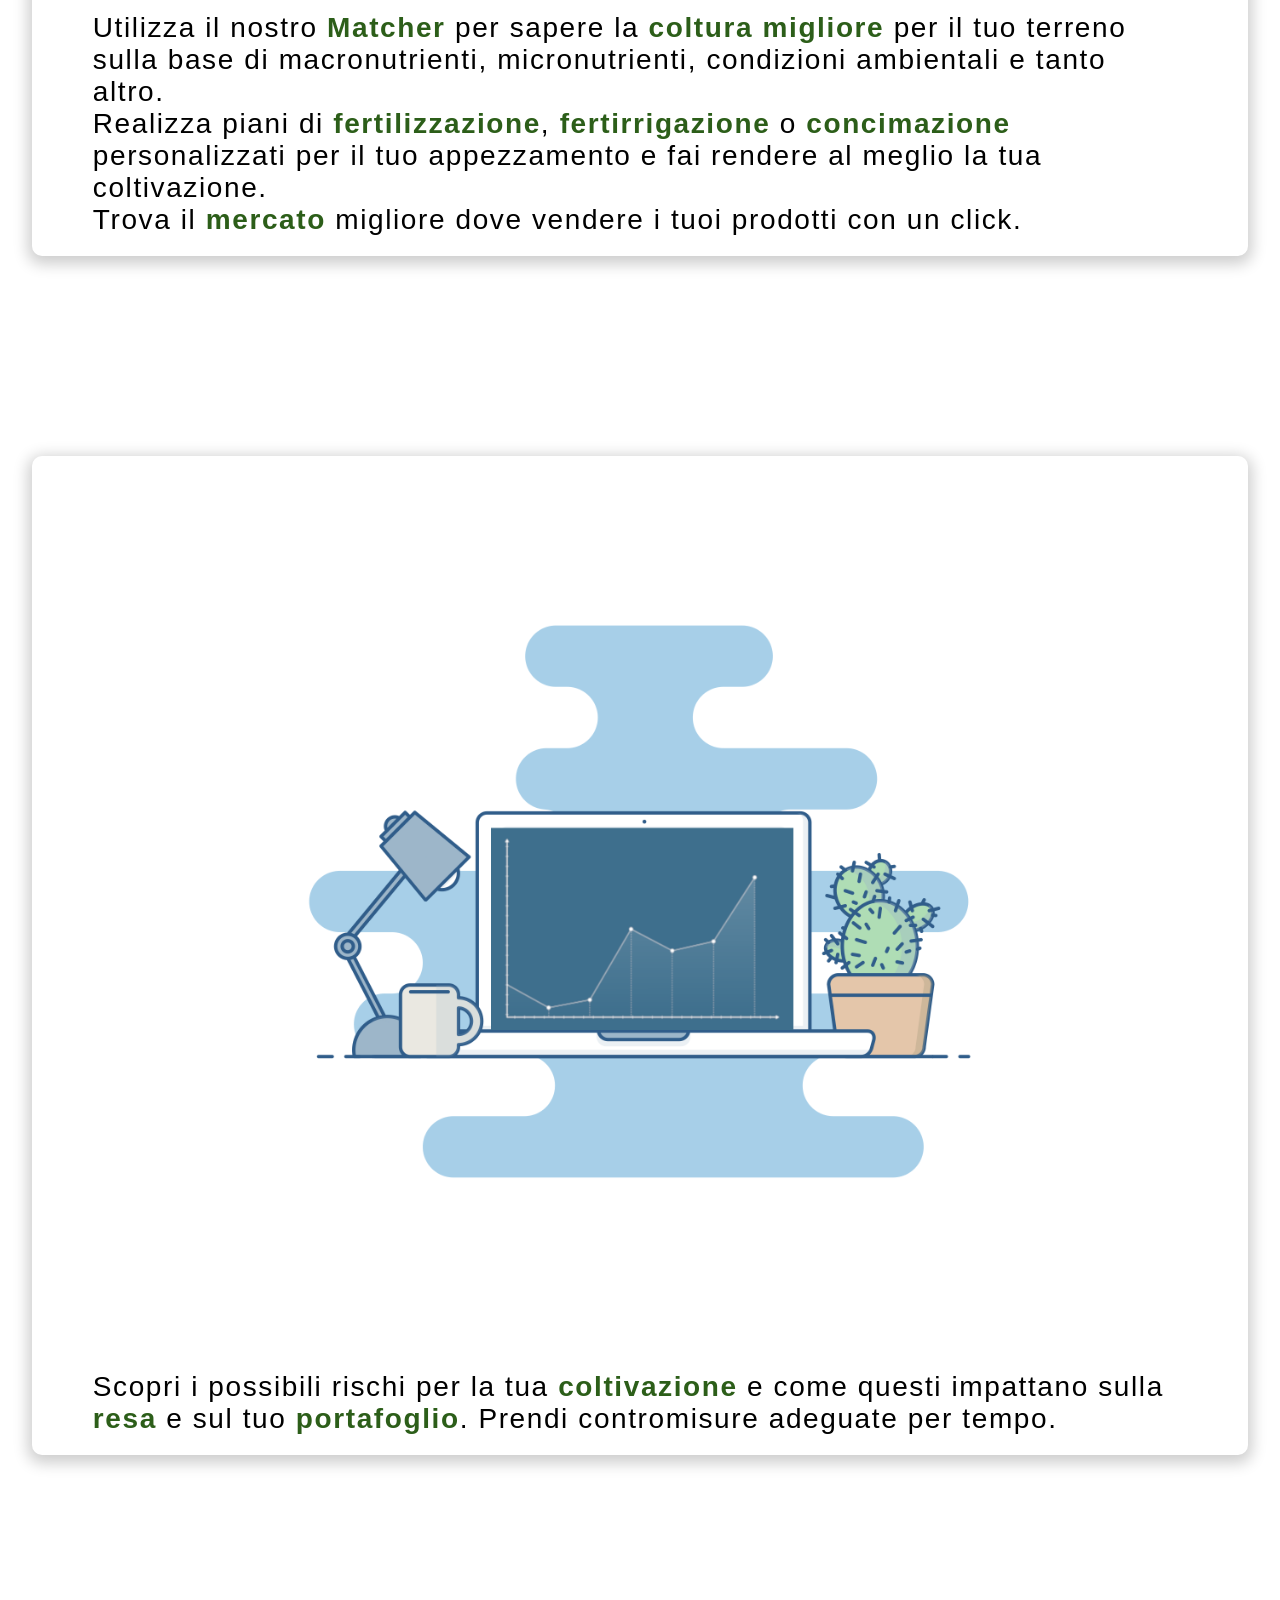
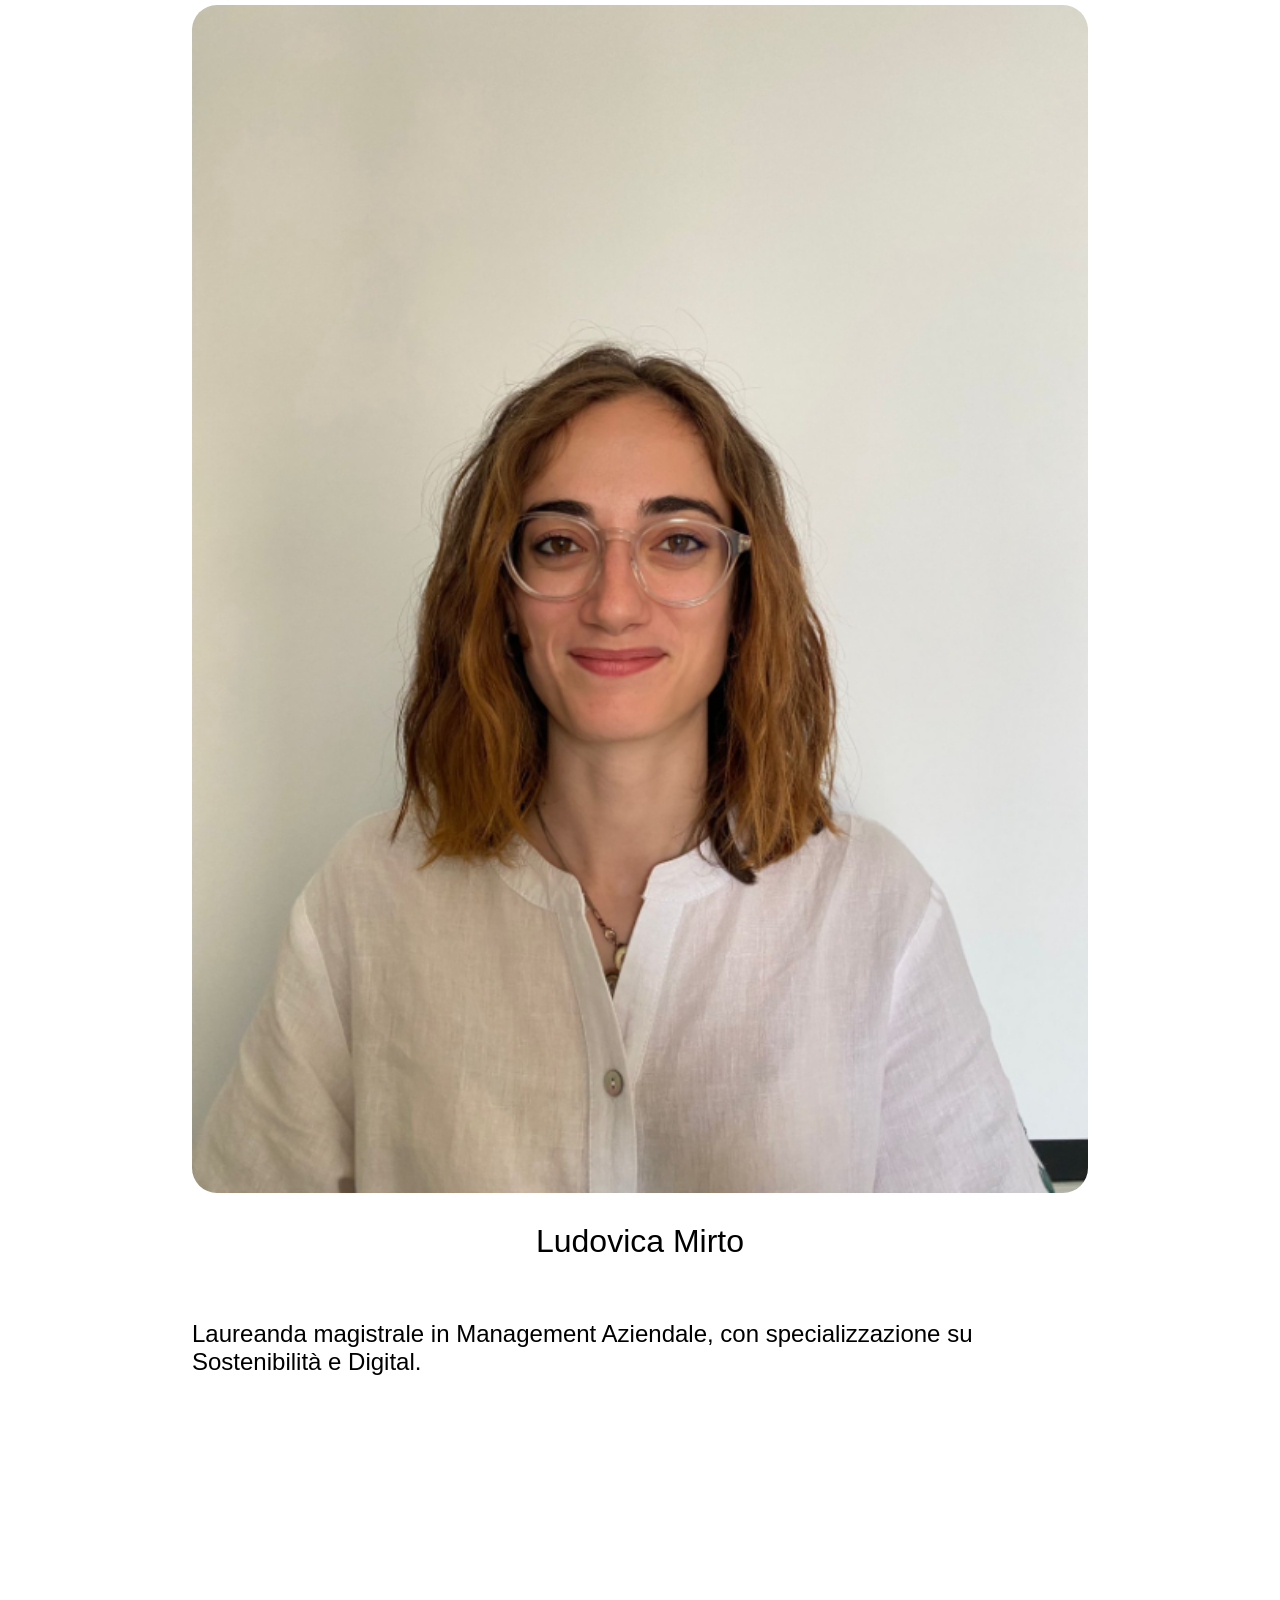
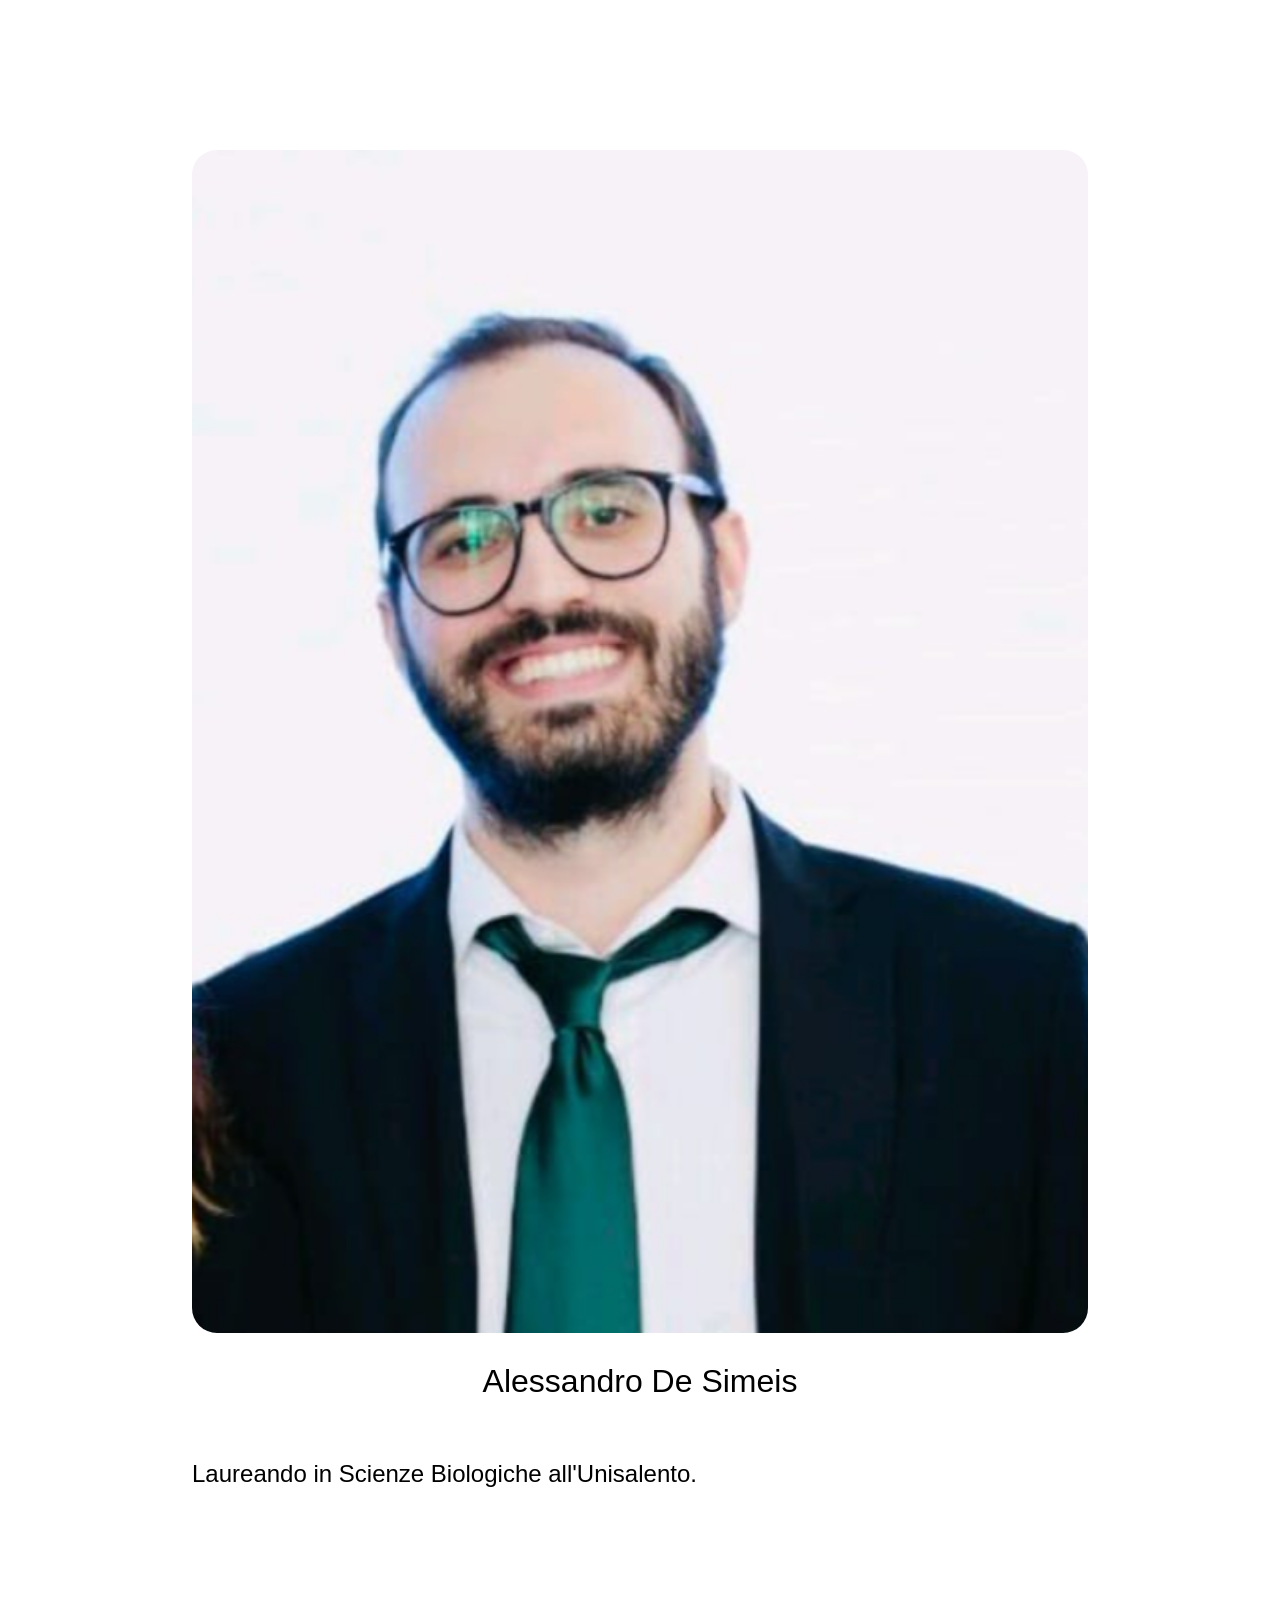
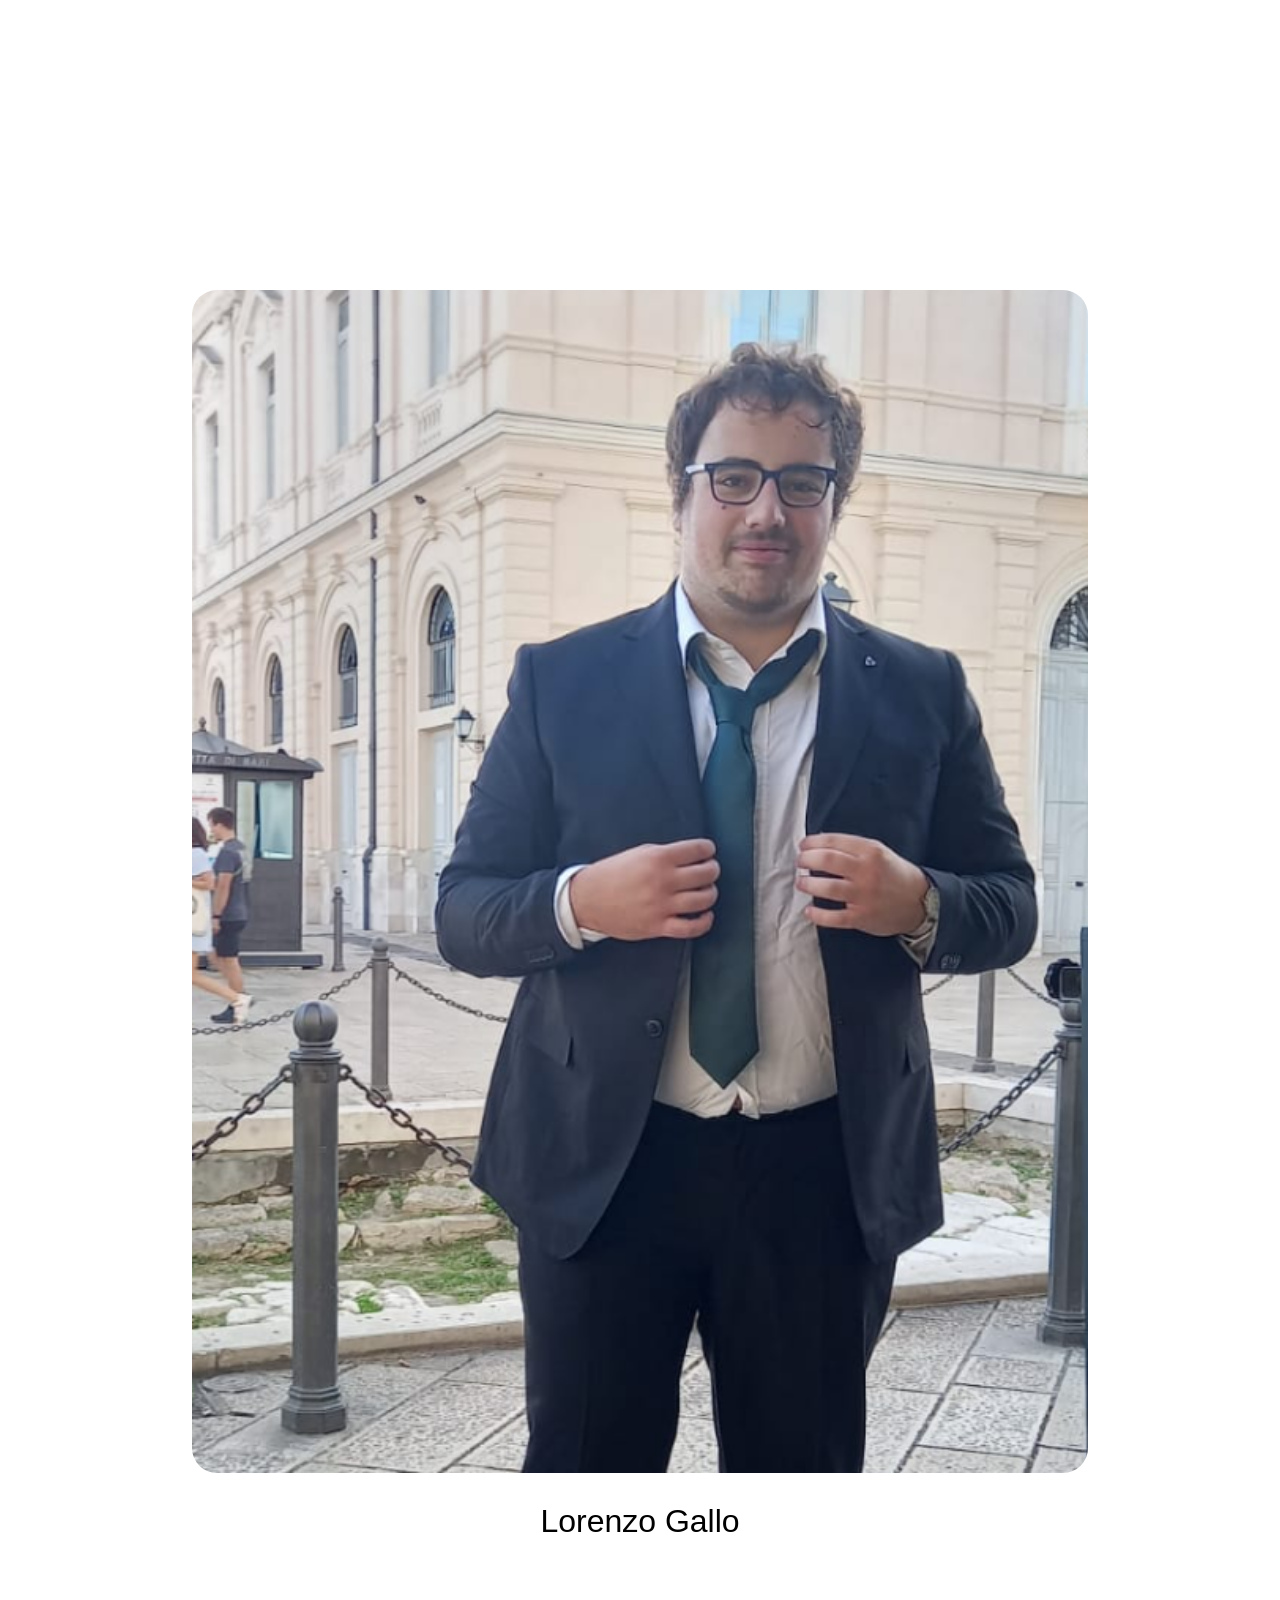
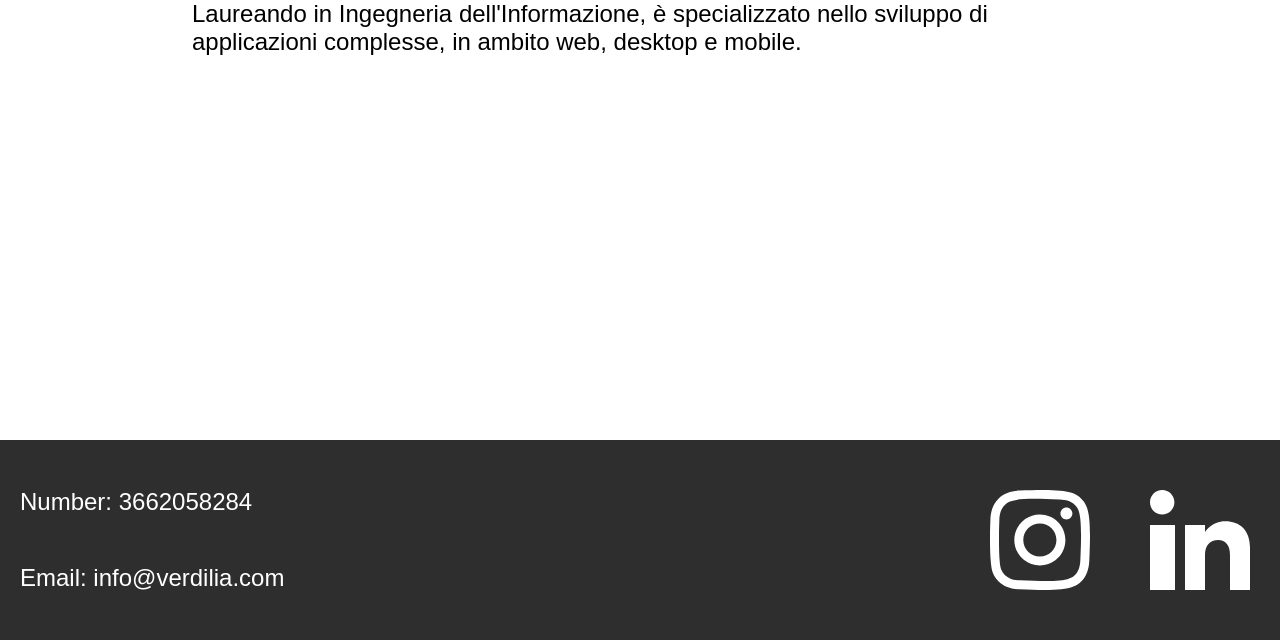
==== commit 42354732: "Update index.html" ====
--- a/index.html
+++ b/index.html
@@ -3,7 +3,9 @@
 <head>
     <meta charset="UTF-8">
     <meta name="viewport" content="width=device-width, initial-scale=0.5, maximum-scale=1.0">
+    <meta name="description" content ="Benvenuti nel sito ufficiale di Verdilia. Qui troverete tutte le informazioni sulla nostra offerta."
     <title>Verdilia</title>
+    
     <link rel="stylesheet" href="styles.css">
     <link rel="stylesheet" href="animation.css">
         <link href="https://fonts.googleapis.com/css2?family=Lobster&family=Montserrat:wght@700&family=Roboto+Slab:wght@400;700&display=swap" rel="stylesheet">
--- a/styles.css
+++ b/styles.css
@@ -77,7 +77,7 @@
 
 .title{
     margin-top: 30px;
-    font-size: 64px;
+    font-size: 36px;
     font-weight: 200;
     color: white;
     font-family: 'Montserrat' , sans-serif;
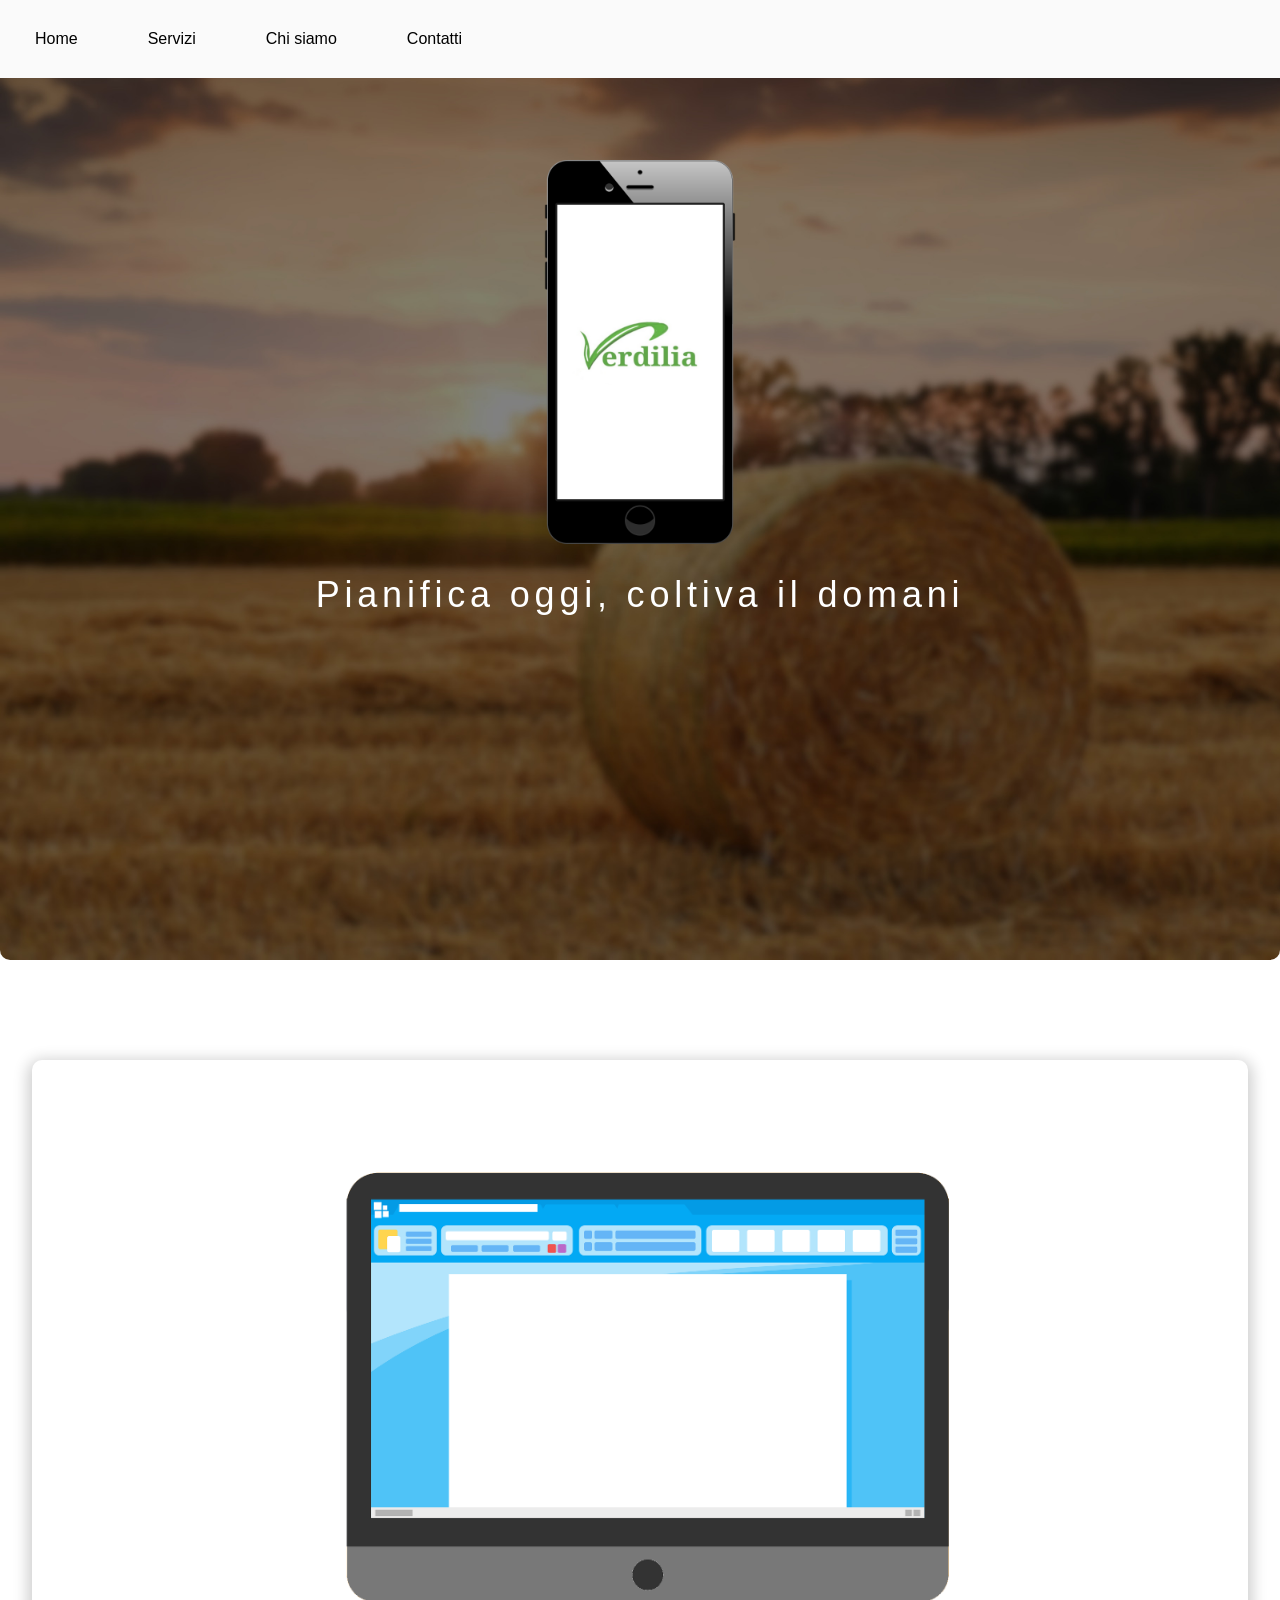
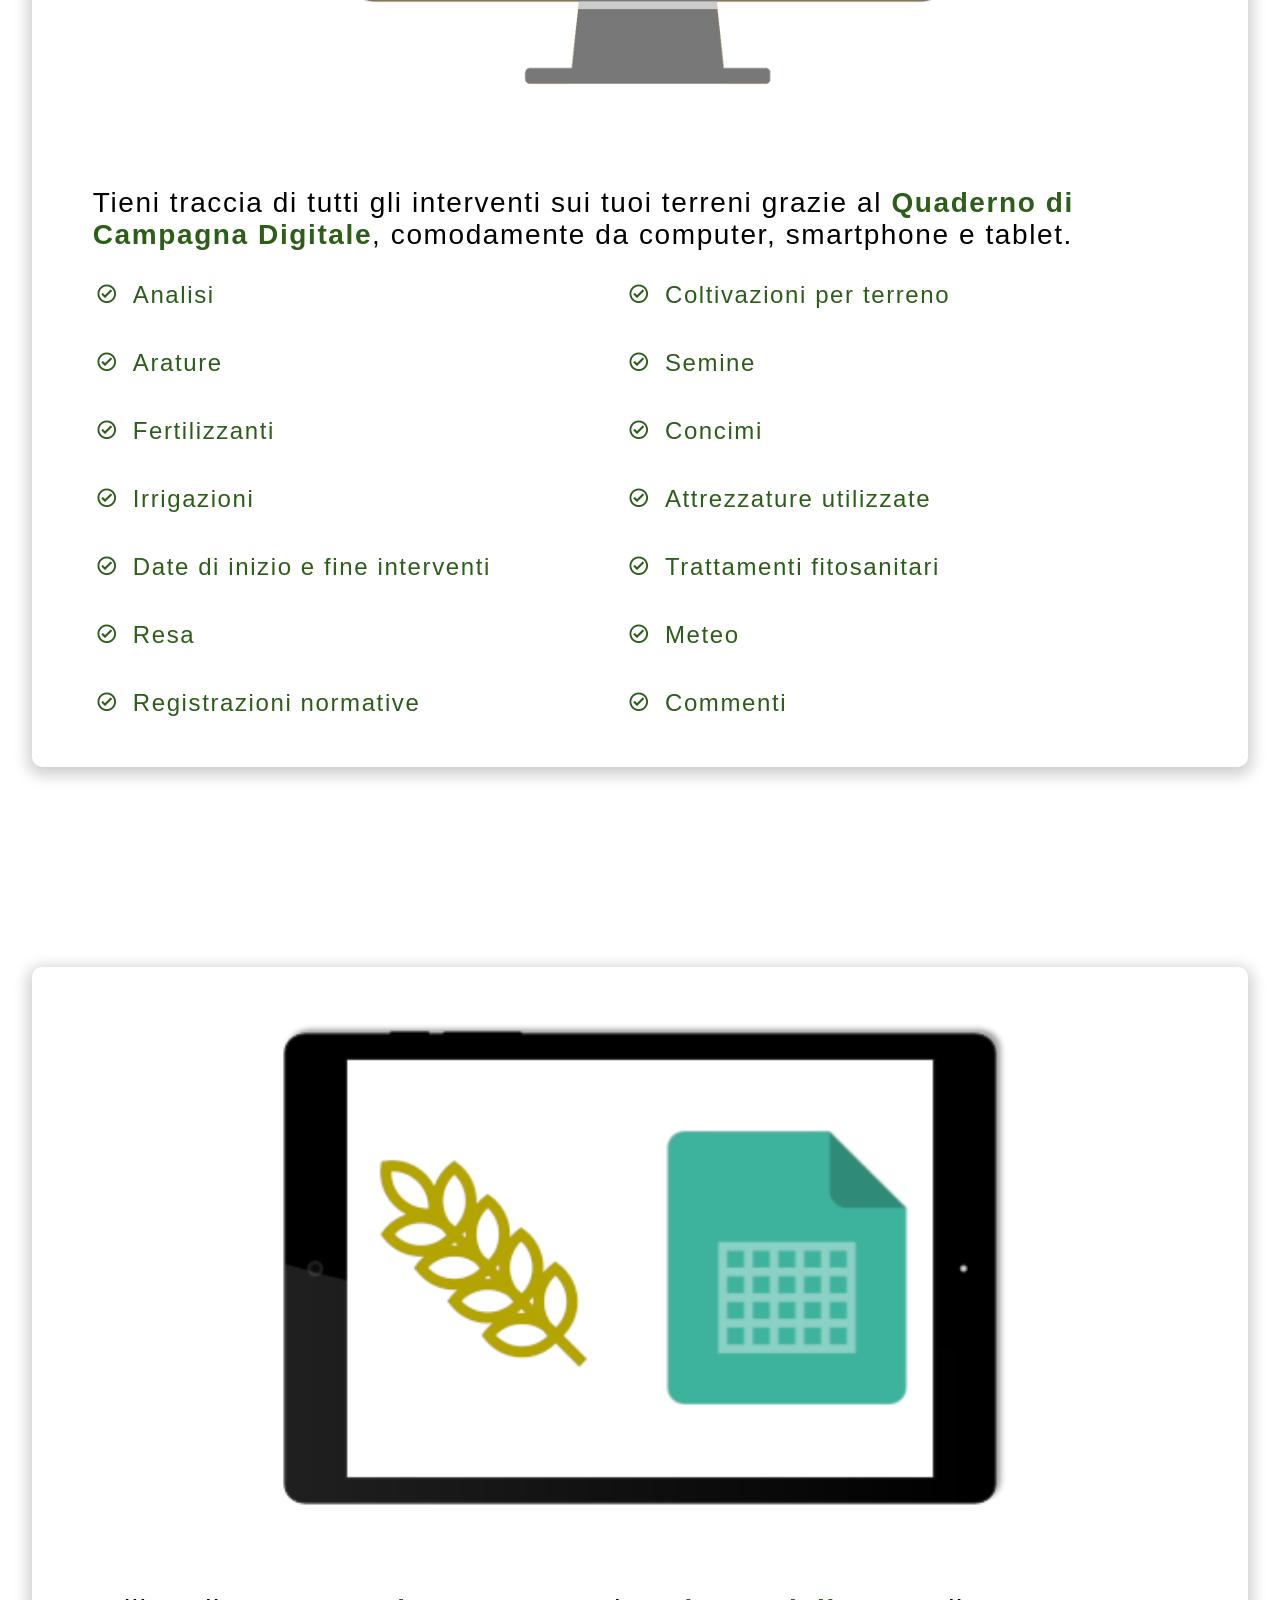
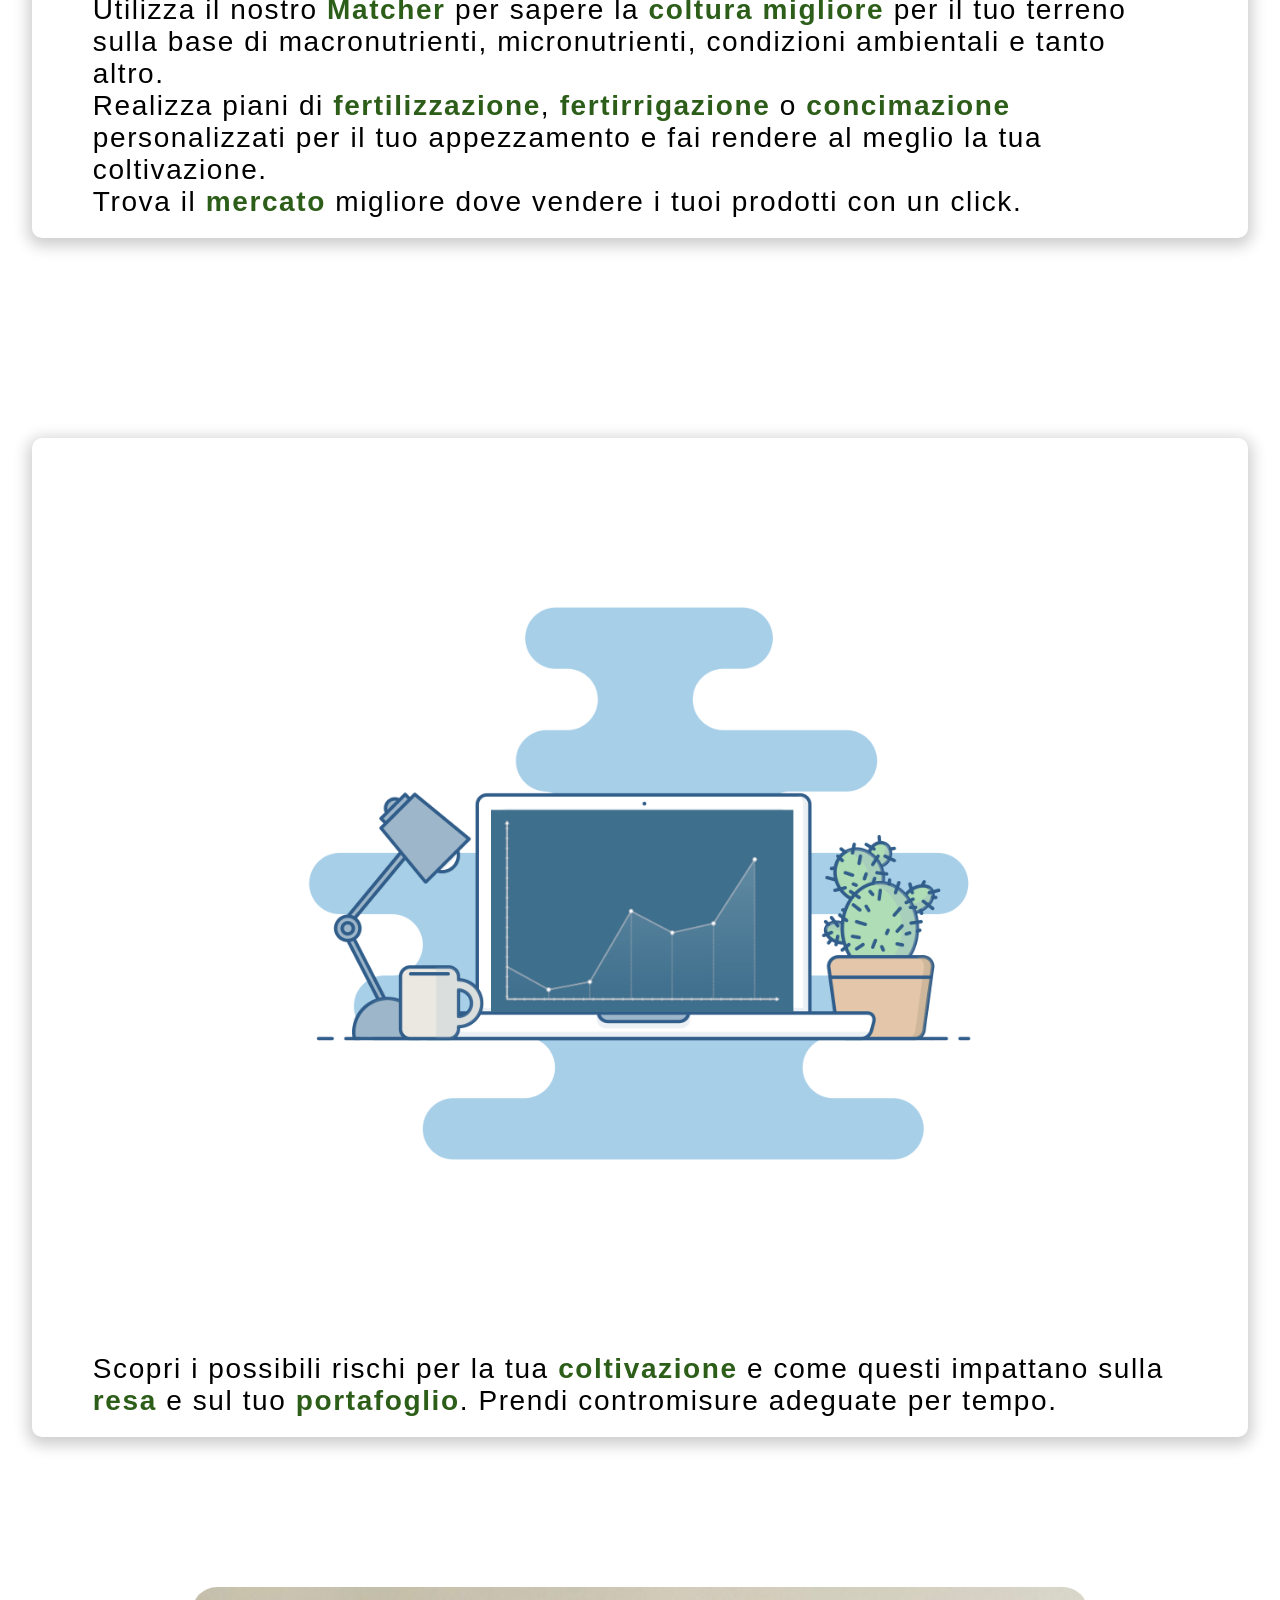
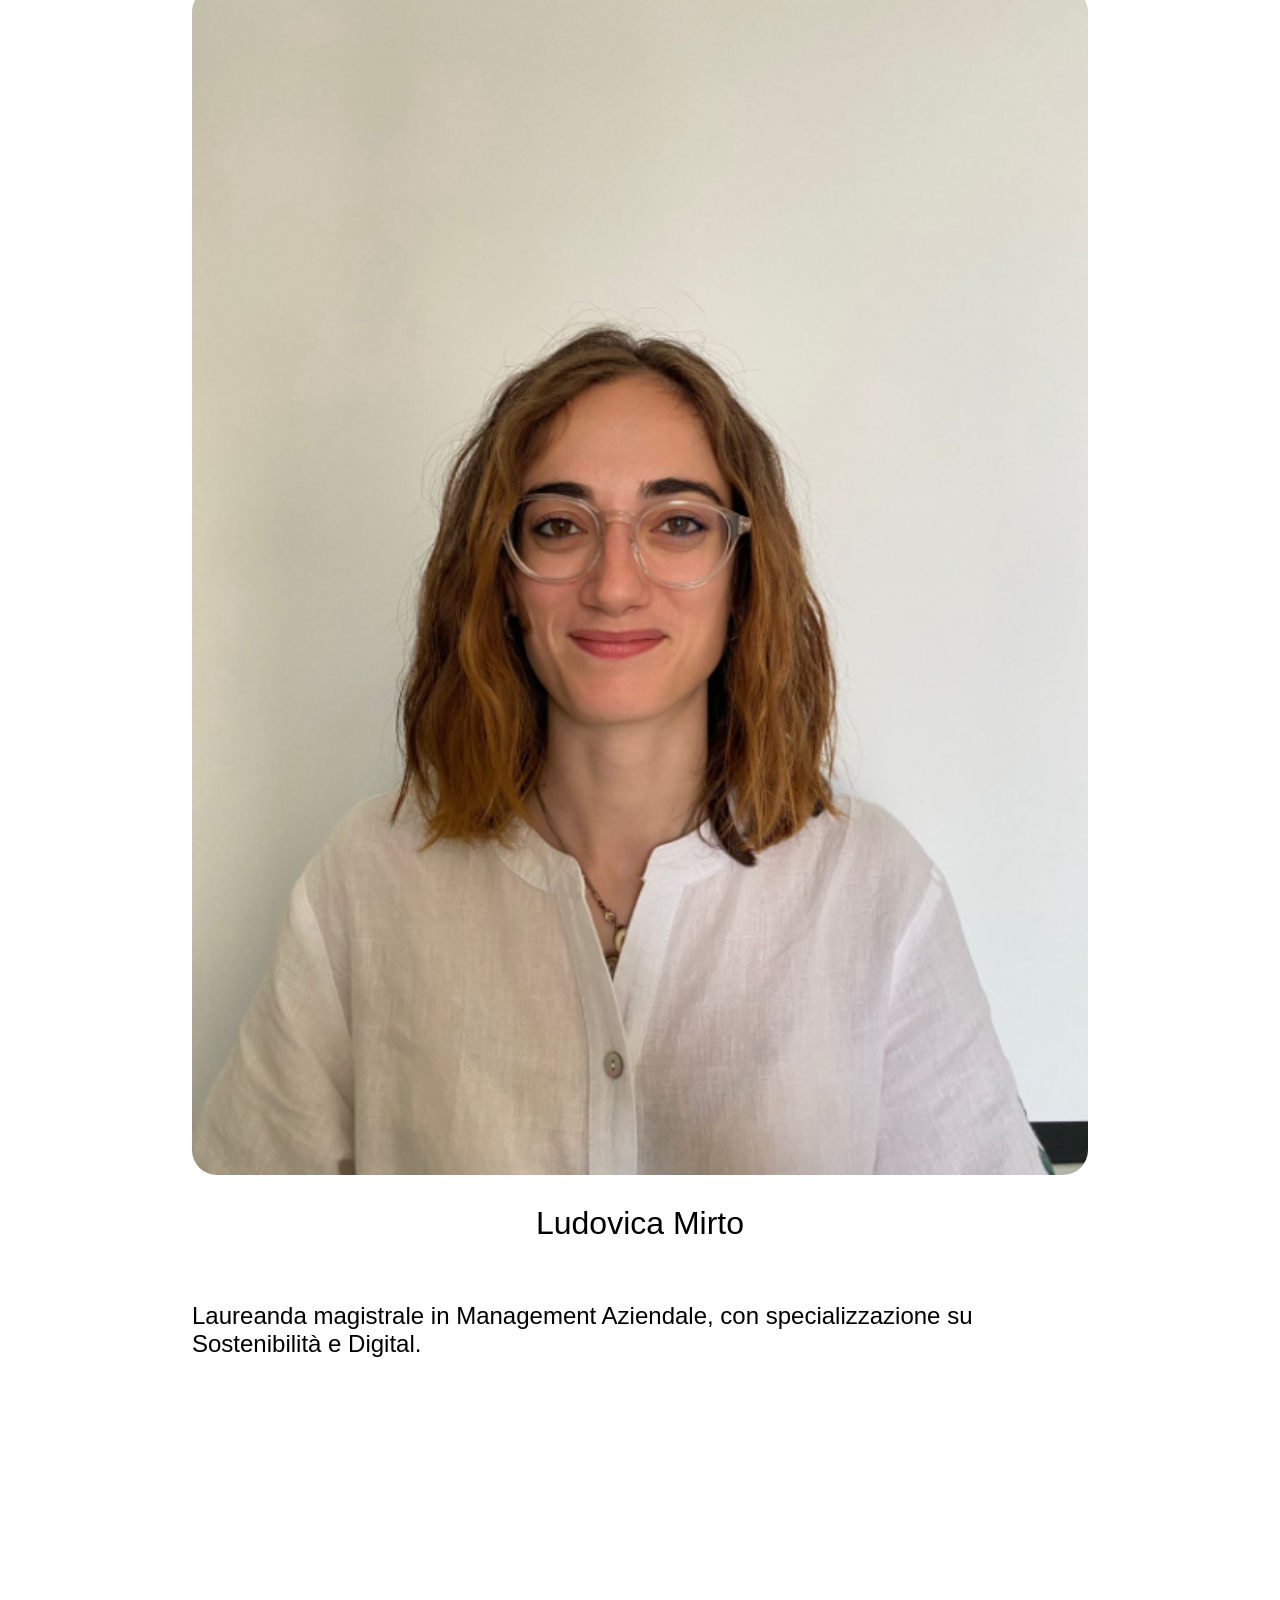
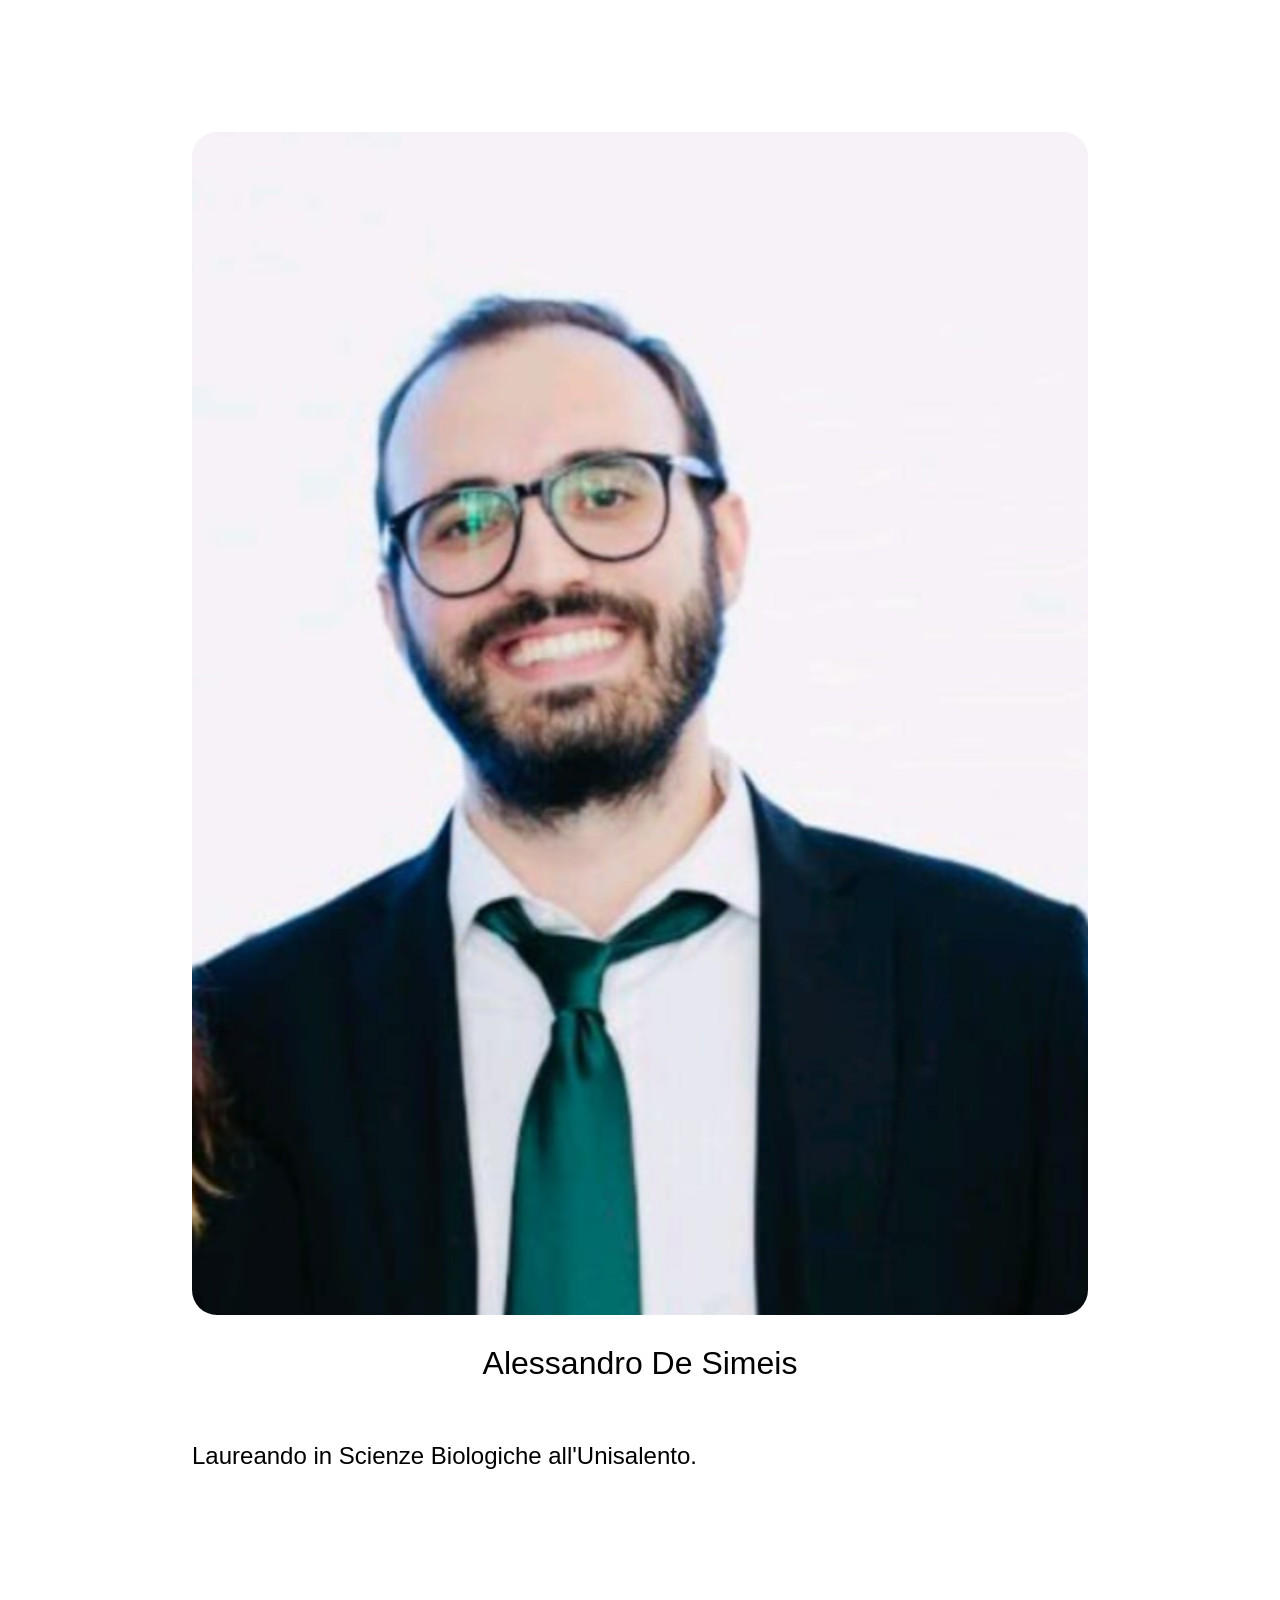
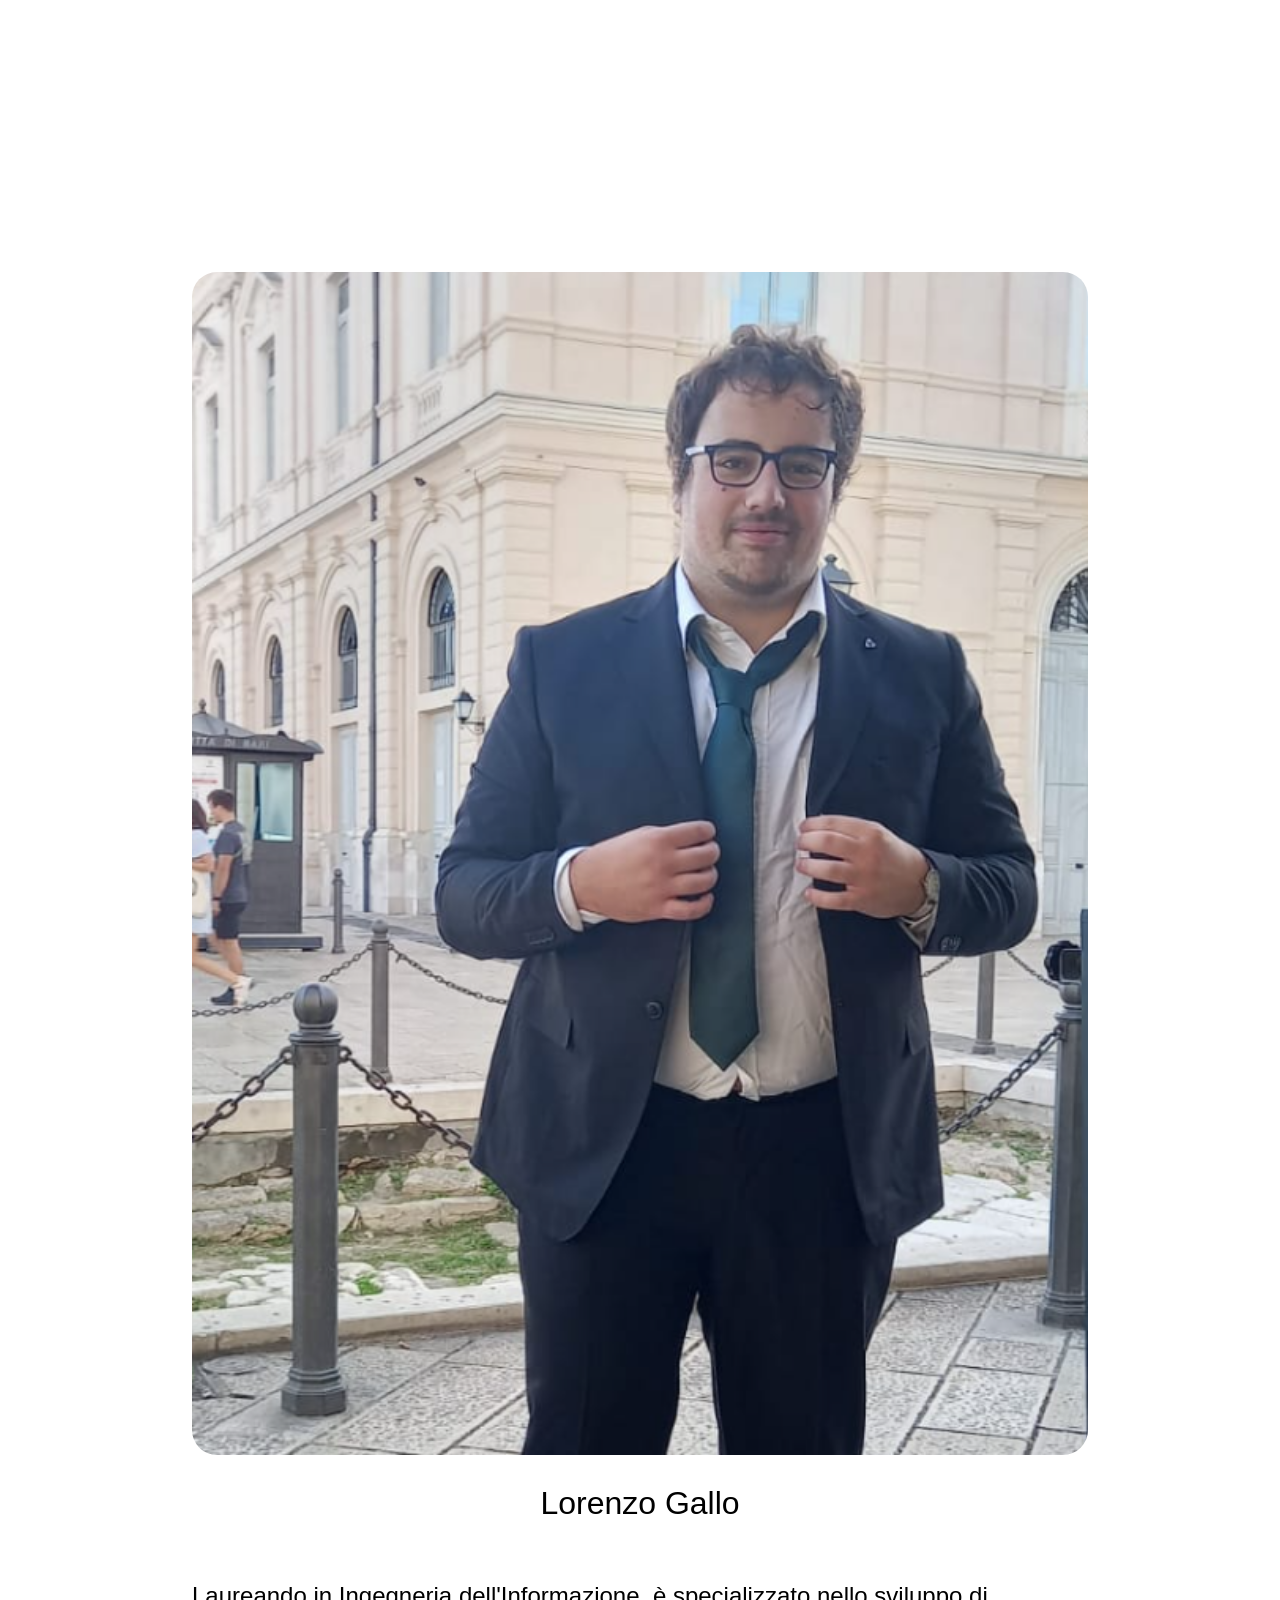
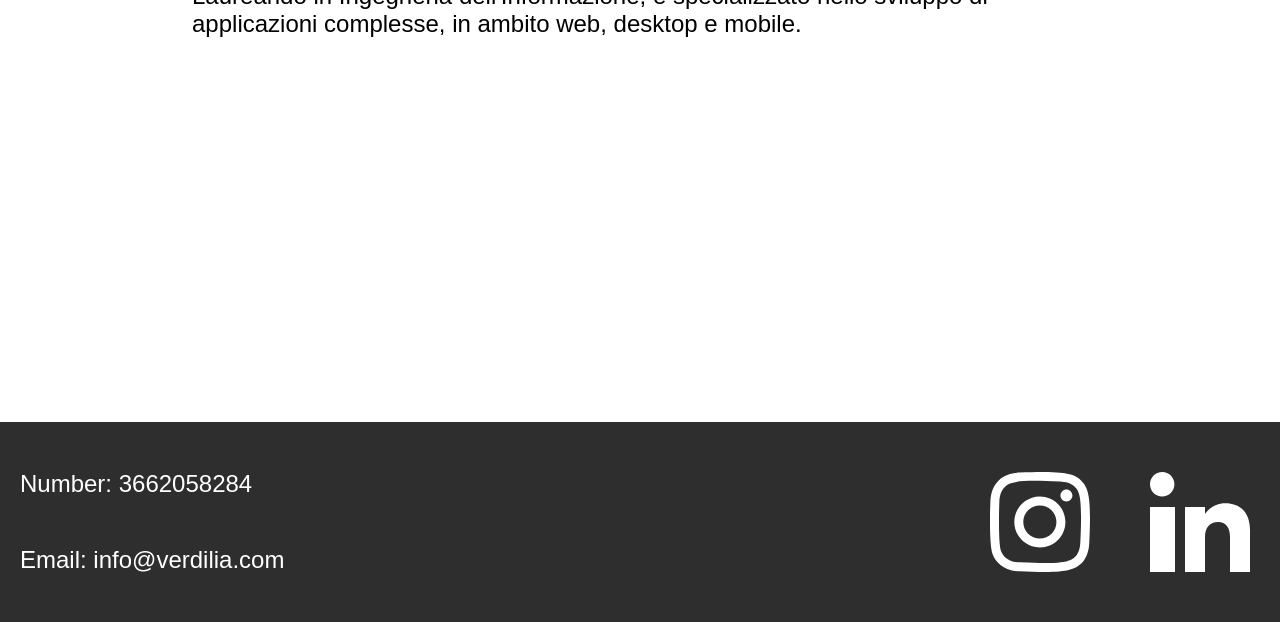
==== commit c455098c: "Update index.html" ====
--- a/index.html
+++ b/index.html
@@ -3,9 +3,8 @@
 <head>
     <meta charset="UTF-8">
     <meta name="viewport" content="width=device-width, initial-scale=0.5, maximum-scale=1.0">
-    <meta name="description" content ="Benvenuti nel sito ufficiale di Verdilia. Qui troverete tutte le informazioni sulla nostra offerta."
     <title>Verdilia</title>
-    
+     <meta name="description" content ="Benvenuti nel sito ufficiale di Verdilia. Qui troverete tutte le informazioni sulla nostra offerta.">
     <link rel="stylesheet" href="styles.css">
     <link rel="stylesheet" href="animation.css">
         <link href="https://fonts.googleapis.com/css2?family=Lobster&family=Montserrat:wght@700&family=Roboto+Slab:wght@400;700&display=swap" rel="stylesheet">
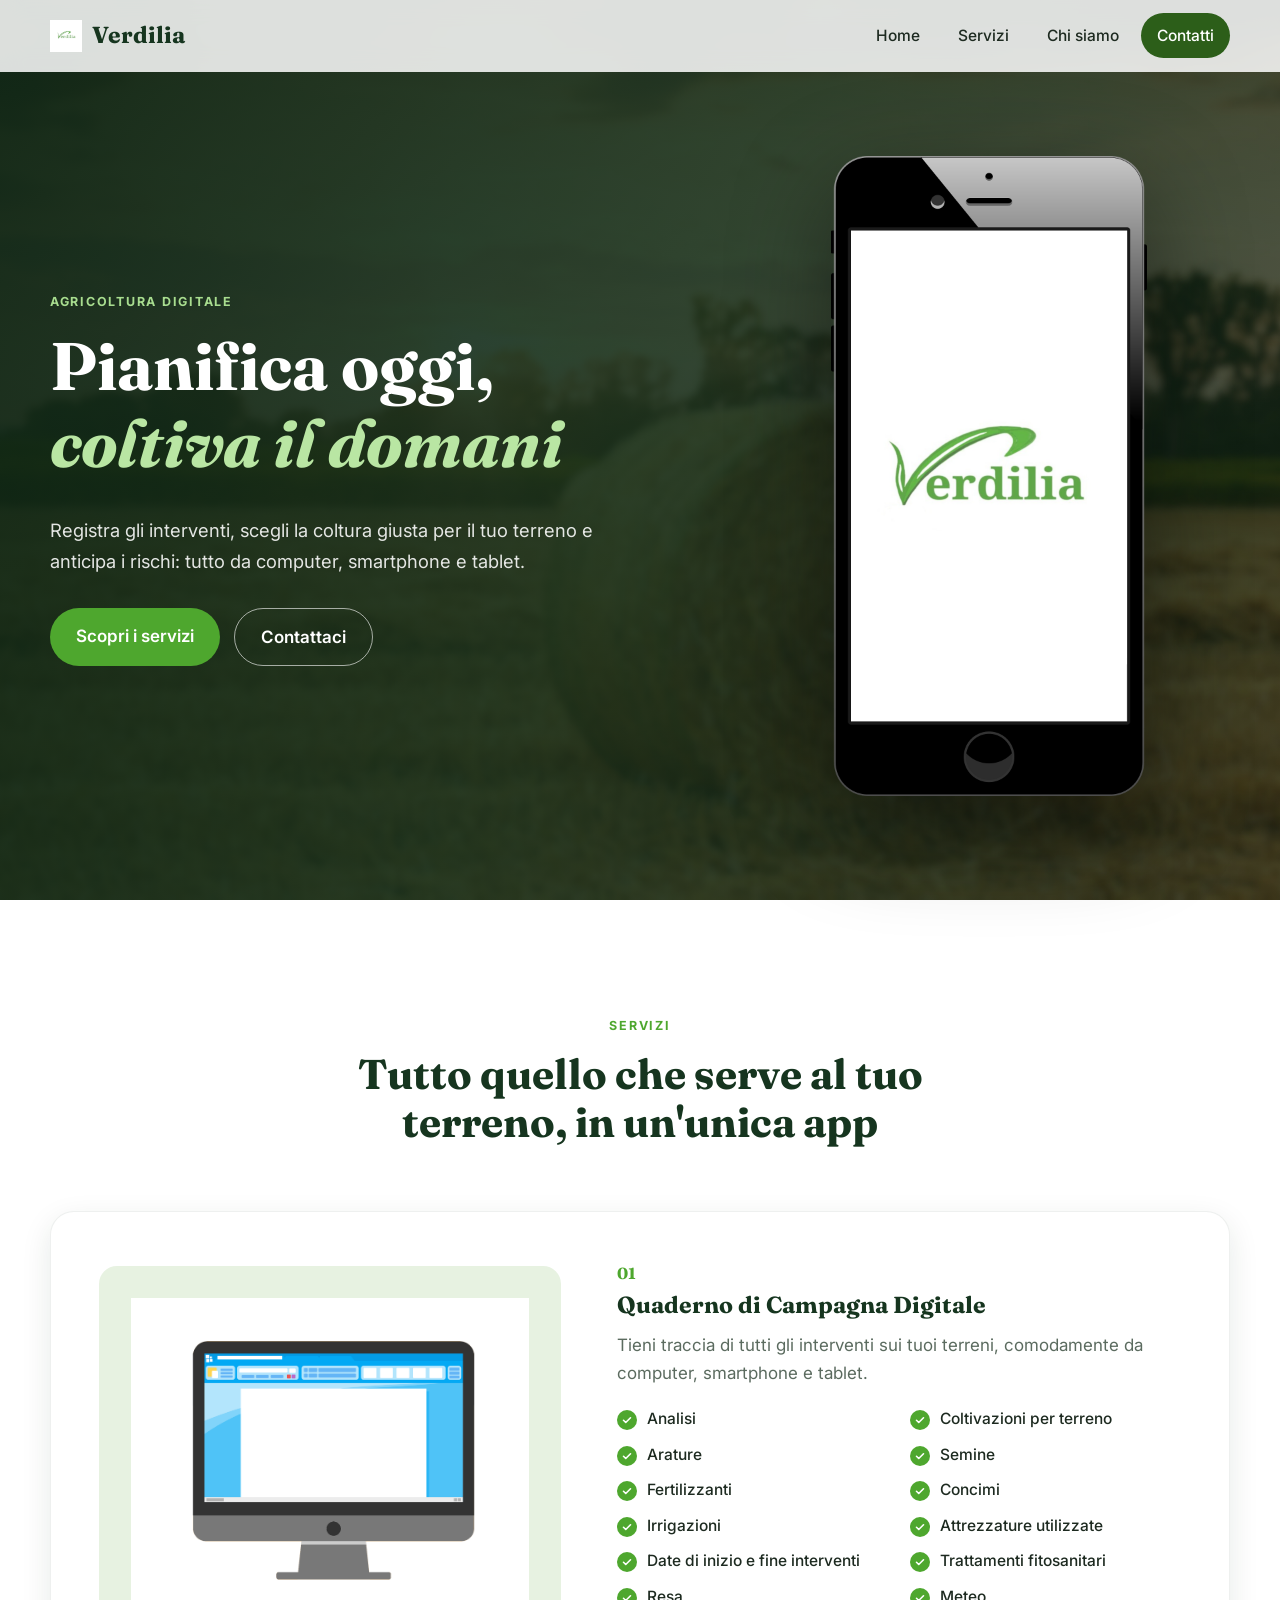
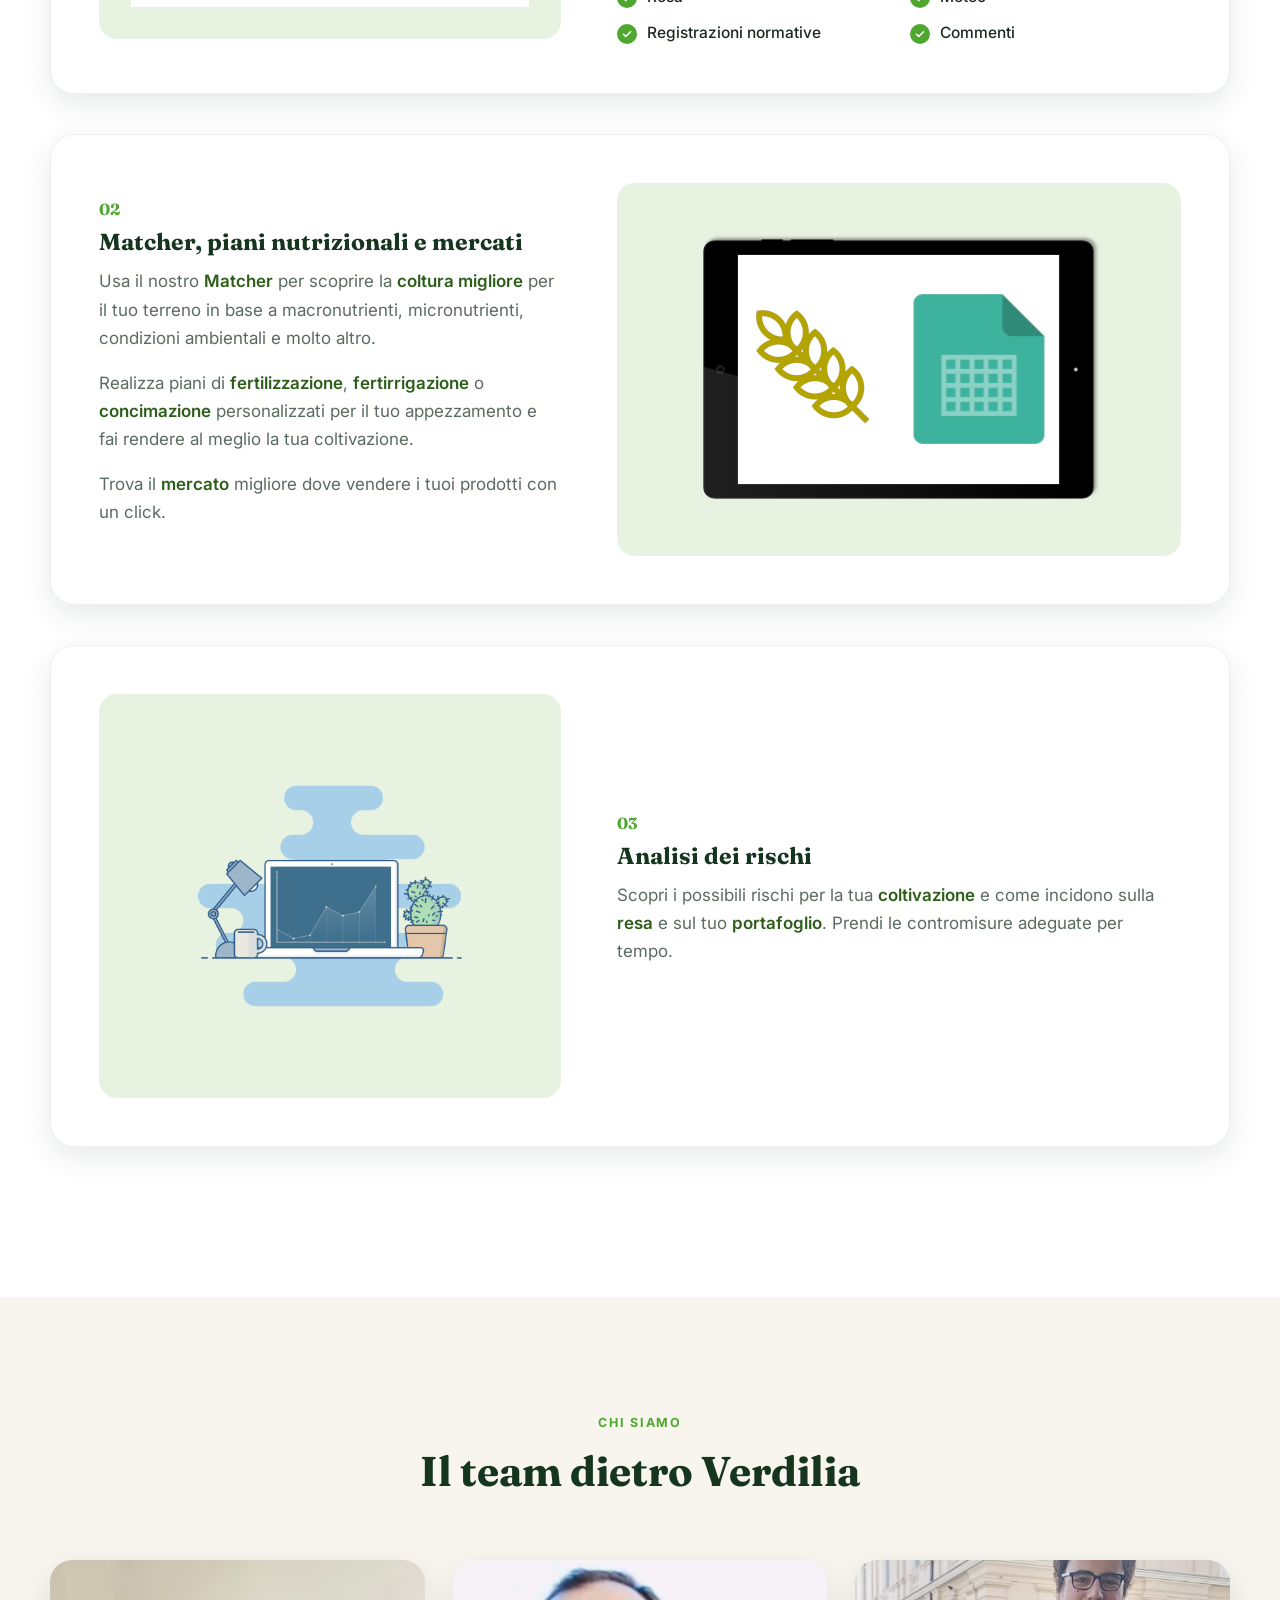
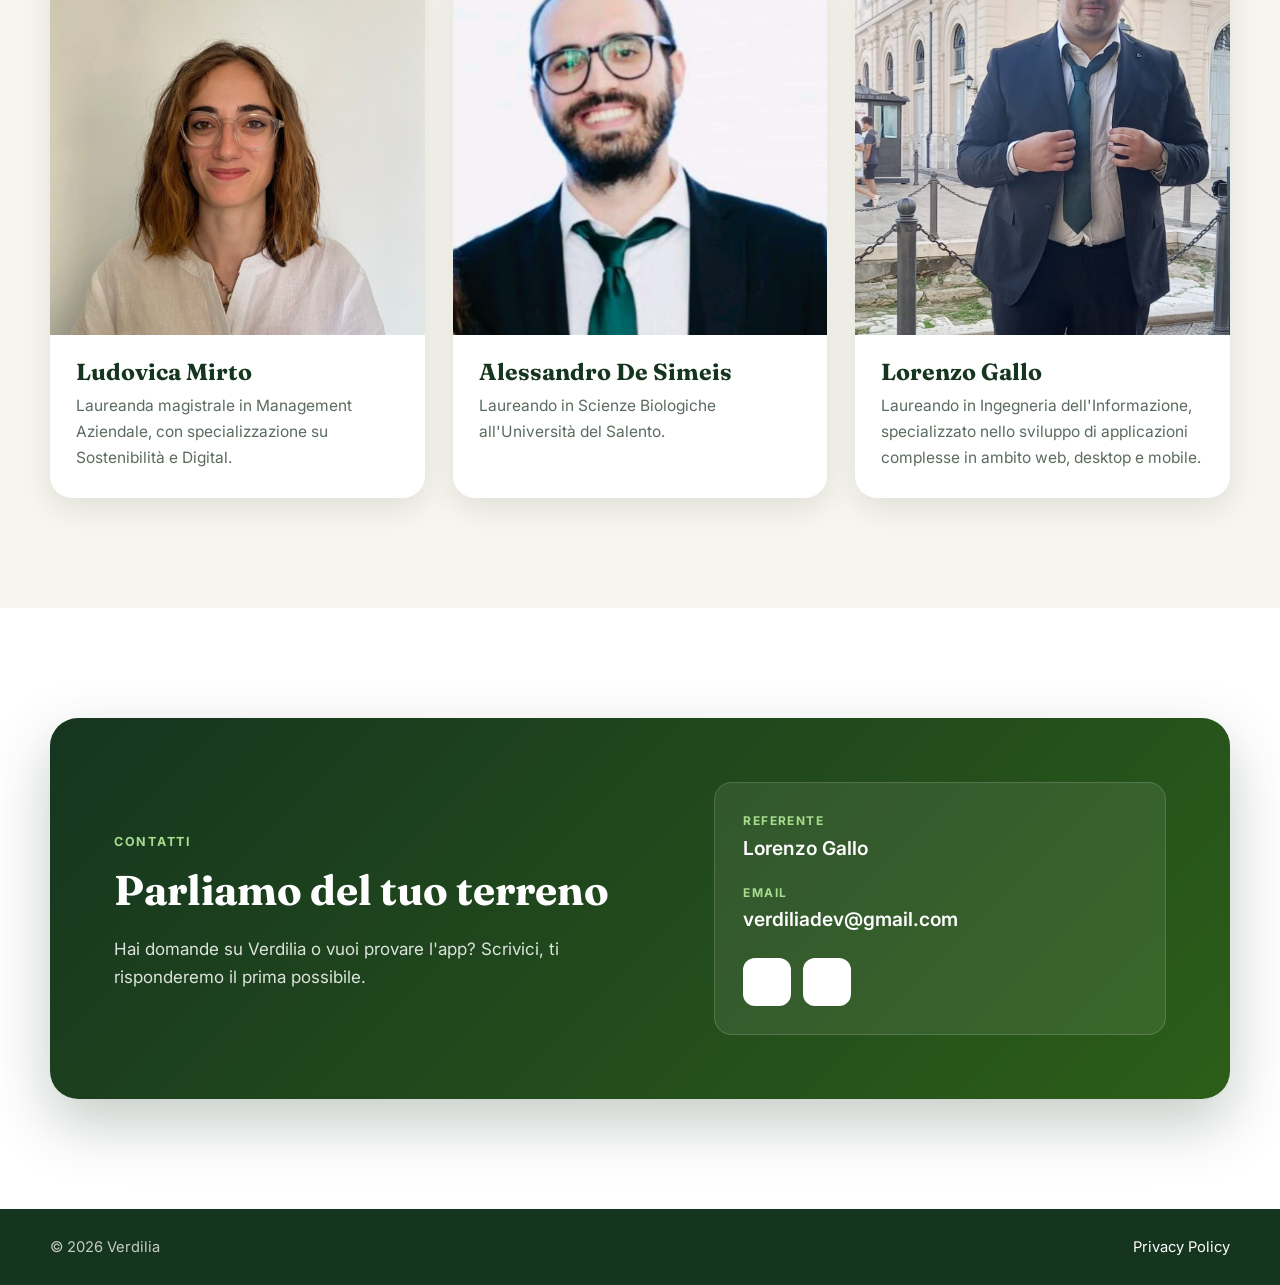
==== commit 5f1a3485: "Add files via upload" ====
--- a/index.html
+++ b/index.html
@@ -2,127 +2,188 @@
 <html lang="it">
 <head>
     <meta charset="UTF-8">
-    <meta name="viewport" content="width=device-width, initial-scale=0.5, maximum-scale=1.0">
-    <title>Verdilia</title>
-     <meta name="description" content ="Benvenuti nel sito ufficiale di Verdilia. Qui troverete tutte le informazioni sulla nostra offerta.">
+    <meta name="viewport" content="width=device-width, initial-scale=1">
+    <title>Verdilia — Pianifica oggi, coltiva il domani</title>
+    <meta name="description" content="Verdilia: quaderno di campagna digitale, matcher delle colture, piani di fertilizzazione e analisi dei rischi per la tua azienda agricola.">
+    <meta name="theme-color" content="#16351f">
+    <link rel="icon" href="icon.png" type="image/png">
+    <link rel="preconnect" href="https://fonts.googleapis.com">
+    <link rel="preconnect" href="https://fonts.gstatic.com" crossorigin>
+    <link href="https://fonts.googleapis.com/css2?family=Fraunces:opsz,wght@9..144,500;9..144,700&family=Inter:wght@400;500;600;700&display=swap" rel="stylesheet">
     <link rel="stylesheet" href="styles.css">
-    <link rel="stylesheet" href="animation.css">
-        <link href="https://fonts.googleapis.com/css2?family=Lobster&family=Montserrat:wght@700&family=Roboto+Slab:wght@400;700&display=swap" rel="stylesheet">
-    <link rel="icon" href="icon.png" type="image/png">
-
 </head>
 <body>
-    <!-- Inizio del contenuto della pagina -->
-    <header class="fixed-menu">
-        <nav>
-            <ul>
-                <li><a href="#home">Home</a></li>
 
-                <li><a href="#services">Servizi</a></li>
-                <li><a href="#about">Chi siamo</a></li>
-                <li><a href="#contact">Contatti</a></li>
-            </ul>
-        </nav>
+    <header class="site-header">
+        <div class="container nav-wrap">
+            <a href="#home" class="brand">
+                <img src="icon.png" alt="" width="32" height="32">
+                <span>Verdilia</span>
+            </a>
+            <button class="nav-toggle" aria-label="Apri il menu" aria-expanded="false" aria-controls="nav">
+                <span></span><span></span><span></span>
+            </button>
+            <nav id="nav" class="nav">
+                <a href="#home">Home</a>
+                <a href="#services">Servizi</a>
+                <a href="#about">Chi siamo</a>
+                <a href="#contact" class="nav-cta">Contatti</a>
+            </nav>
+        </div>
     </header>
 
-    <div class="first" id="home">
-            <img src="iphone_verdilia.png" class="smartphone">
-        <label class="title">Pianifica oggi, coltiva il domani</label>
-    </div>
+    <main>
+        <!-- HERO -->
+        <section class="hero" id="home">
+            <div class="container hero-inner">
+                <div class="hero-text reveal">
+                    <span class="eyebrow eyebrow--light">Agricoltura digitale</span>
+                    <h1>Pianifica oggi,<br><em>coltiva il domani</em></h1>
+                    <p class="lead">Registra gli interventi, scegli la coltura giusta per il tuo terreno e anticipa i rischi: tutto da computer, smartphone e tablet.</p>
+                    <div class="hero-actions">
+                        <a class="btn btn-primary" href="#services">Scopri i servizi</a>
+                        <a class="btn btn-ghost" href="#contact">Contattaci</a>
+                    </div>
+                </div>
+                <div class="hero-media reveal">
+                    <img src="iphone_verdilia.png" alt="L'app Verdilia su uno smartphone" class="phone">
+                </div>
+            </div>
+        </section>
 
+        <!-- SERVIZI -->
+        <section class="section" id="services">
+            <div class="container">
+                <div class="section-head reveal">
+                    <span class="eyebrow">Servizi</span>
+                    <h2>Tutto quello che serve al tuo terreno, in un'unica app</h2>
+                </div>
 
-    <div class="functions"  id="services">
-        <div class="svg_icon1">
-    <img src="text-editor-1794110_1920.png" class="svg">
-</div>
-<div class="text_block1">
-    <label class="description">Tieni traccia di tutti gli interventi sui tuoi terreni grazie al <label class="description_analysis">Quaderno di Campagna Digitale</label>, comodamente da computer, smartphone e tablet. </label>
-    <ul class="custom-list">
-        <li class="description_point">Analisi</li>
-        <li class="description_point">Coltivazioni per terreno</li>
-        <li class="description_point">Arature</li>
-        <li class="description_point">Semine</li>
-        <li class="description_point">Fertilizzanti</li>
-        <li class="description_point">Concimi</li>
-        <li class="description_point">Irrigazioni</li>
-        <li class="description_point">Attrezzature utilizzate</li>
-        <li class="description_point">Date di inizio e fine interventi</li>
-        <li class="description_point">Trattamenti fitosanitari</li>
-        <li class="description_point">Resa</li>
-        <li class="description_point">Meteo</li>
-        <li class="description_point">Registrazioni normative</li>
-        <li class="description_point">Commenti</li>
-        
+                <article class="feature reveal">
+                    <div class="feature-media">
+                        <img src="text-editor-1794110_1920.png" alt="Illustrazione del quaderno di campagna digitale" loading="lazy">
+                    </div>
+                    <div class="feature-body">
+                        <span class="feature-num">01</span>
+                        <h3>Quaderno di Campagna Digitale</h3>
+                        <p>Tieni traccia di tutti gli interventi sui tuoi terreni, comodamente da computer, smartphone e tablet.</p>
+                        <ul class="checklist">
+                            <li>Analisi</li>
+                            <li>Coltivazioni per terreno</li>
+                            <li>Arature</li>
+                            <li>Semine</li>
+                            <li>Fertilizzanti</li>
+                            <li>Concimi</li>
+                            <li>Irrigazioni</li>
+                            <li>Attrezzature utilizzate</li>
+                            <li>Date di inizio e fine interventi</li>
+                            <li>Trattamenti fitosanitari</li>
+                            <li>Resa</li>
+                            <li>Meteo</li>
+                            <li>Registrazioni normative</li>
+                            <li>Commenti</li>
+                        </ul>
+                    </div>
+                </article>
 
-      </ul>
-      
-</div>   
-</div>
-    <div class="functions">
-        <div class="svg_icon2">
-        <img src="android-2026945.png" class="svg">
-       </div>
-       <div class="text_block2">
+                <article class="feature feature--reverse reveal">
+                    <div class="feature-media">
+                        <img src="android-2026945.png" alt="Illustrazione del Matcher delle colture" loading="lazy">
+                    </div>
+                    <div class="feature-body">
+                        <span class="feature-num">02</span>
+                        <h3>Matcher, piani nutrizionali e mercati</h3>
+                        <p>Usa il nostro <strong>Matcher</strong> per scoprire la <strong>coltura migliore</strong> per il tuo terreno in base a macronutrienti, micronutrienti, condizioni ambientali e molto altro.</p>
+                        <p>Realizza piani di <strong>fertilizzazione</strong>, <strong>fertirrigazione</strong> o <strong>concimazione</strong> personalizzati per il tuo appezzamento e fai rendere al meglio la tua coltivazione.</p>
+                        <p>Trova il <strong>mercato</strong> migliore dove vendere i tuoi prodotti con un click.</p>
+                    </div>
+                </article>
 
-        <label class="description">Utilizza il nostro <label class="description_analysis">Matcher </label> per sapere la <label class="description_analysis">coltura migliore</label> per il tuo terreno sulla base di macronutrienti, micronutrienti, condizioni ambientali e tanto altro. <br> Realizza piani  
-        di <label class="description_analysis">fertilizzazione</label>, <label class="description_analysis">fertirrigazione </label>o <label class="description_analysis">concimazione </label> personalizzati per il tuo appezzamento e fai rendere al meglio la tua coltivazione. <br> 
-        Trova il <label class="description_analysis">mercato </label> migliore dove vendere i tuoi prodotti con un click.
-       </label>
-    </div>
+                <article class="feature reveal">
+                    <div class="feature-media">
+                        <img src="laptop-2298286.png" alt="Illustrazione dell'analisi dei rischi" loading="lazy">
+                    </div>
+                    <div class="feature-body">
+                        <span class="feature-num">03</span>
+                        <h3>Analisi dei rischi</h3>
+                        <p>Scopri i possibili rischi per la tua <strong>coltivazione</strong> e come incidono sulla <strong>resa</strong> e sul tuo <strong>portafoglio</strong>. Prendi le contromisure adeguate per tempo.</p>
+                    </div>
+                </article>
+            </div>
+        </section>
 
-    </div>
-    <div class="functions">
-        <div class="svg_icon3">
-        <img src="laptop-2298286.png" class="svg">
-    </div>
-    <div class="text_block3">
+        <!-- CHI SIAMO -->
+        <section class="section section--tint" id="about">
+            <div class="container">
+                <div class="section-head reveal">
+                    <span class="eyebrow">Chi siamo</span>
+                    <h2>Il team dietro Verdilia</h2>
+                </div>
+                <div class="team">
+                    <div class="member reveal">
+                        <img src="Screenshot 2024-11-23 4.32.47 PM.png" alt="Ludovica Mirto" loading="lazy">
+                        <div class="member-body">
+                            <h3>Ludovica Mirto</h3>
+                            <p>Laureanda magistrale in Management Aziendale, con specializzazione su Sostenibilità e Digital.</p>
+                        </div>
+                    </div>
+                    <div class="member reveal">
+                        <img src="Screenshot 2024-11-24 10.09.38 AM.png" alt="Alessandro De Simeis" loading="lazy">
+                        <div class="member-body">
+                            <h3>Alessandro De Simeis</h3>
+                            <p>Laureando in Scienze Biologiche all'Università del Salento.</p>
+                        </div>
+                    </div>
+                    <div class="member reveal">
+                        <img src="Screenshot 2024-11-24 10.04.40 AM.png" alt="Lorenzo Gallo" loading="lazy">
+                        <div class="member-body">
+                            <h3>Lorenzo Gallo</h3>
+                            <p>Laureando in Ingegneria dell'Informazione, specializzato nello sviluppo di applicazioni complesse in ambito web, desktop e mobile.</p>
+                        </div>
+                    </div>
+                </div>
+            </div>
+        </section>
 
-        <label class="description">Scopri i possibili rischi per la tua <label class="description_analysis">coltivazione</label> e come questi impattano sulla <label class="description_analysis">resa</label> e sul tuo <label class="description_analysis">portafoglio</label>. Prendi contromisure adeguate per tempo.</label>
-    </div>
+        <!-- CONTATTI -->
+        <section class="section" id="contact">
+            <div class="container">
+                <div class="contact-card reveal">
+                    <div>
+                        <span class="eyebrow eyebrow--light">Contatti</span>
+                        <h2>Parliamo del tuo terreno</h2>
+                        <p>Hai domande su Verdilia o vuoi provare l'app? Scrivici, ti risponderemo il prima possibile.</p>
+                    </div>
+                    <div class="contact-info">
+                        <div class="contact-row">
+                            <span class="contact-label">Referente</span>
+                            <span class="contact-value">Lorenzo Gallo</span>
+                        </div>
+                        <div class="contact-row">
+                            <span class="contact-label">Email</span>
+                            <a class="contact-value" href="mailto:verdiliadev@gmail.com">verdiliadev@gmail.com</a>
+                        </div>
+                        <div class="socials">
+                            <a href="https://www.instagram.com/verdilia__srls/" target="_blank" rel="noopener" aria-label="Instagram di Verdilia">
+                                <img src="instagram-167-svgrepo-com.svg" alt="">
+                            </a>
+                            <a href="https://www.linkedin.com/in/verdilia-74a72333a/" target="_blank" rel="noopener" aria-label="LinkedIn di Verdilia">
+                                <img src="linkedin-161-svgrepo-com.svg" alt="">
+                            </a>
+                        </div>
+                    </div>
+                </div>
+            </div>
+        </section>
+    </main>
 
+    <footer class="site-footer">
+        <div class="container footer-inner">
+            <span>© <span id="year">2026</span> Verdilia</span>
+            <a href="privacy-policy.html">Privacy Policy</a>
+        </div>
+    </footer>
 
-    </div>
-
-
-
-    <div class="about" id="about">
-        <div class="profile">
-        <img src="Screenshot 2024-11-23 4.32.47 PM.png" class="profile_image1">
-        <label class="name1">Ludovica Mirto</label>
-        <label class="profile_description1">Laureanda magistrale in Management Aziendale, con specializzazione su Sostenibilità e Digital.</label>
-        </div>
-        <div class="profile">
-            <img src="Screenshot 2024-11-24 10.09.38 AM.png" class="profile_image2">
-            <label class="name2">Alessandro De Simeis</label>
-            <label class="profile_description2">Laureando in Scienze Biologiche all'Unisalento.</label>
-        
-        </div>
-        <div class="profile">
-            <img src="Screenshot 2024-11-24 10.04.40 AM.png" class="profile_image3">
-            <label class="name3">Lorenzo Gallo</label>
-            <label class="profile_description3">Laureando in Ingegneria dell'Informazione, è specializzato nello sviluppo di applicazioni complesse, in ambito web, desktop e mobile.</label>
-        
-        </div>
-        </div>
-
-     
-
-        <div class="contacts" id="contact">
-            <div class="contact_informations">
-        <label class="contact">Number: 3662058284</label>
-        <label class="contact">Email:  info@verdilia.com</label>
-    </div>
-       
-
-
-    <div class="contact_images">
-        <div class="contact_image" onclick="window.location.href='https://www.instagram.com/verdilia__srls/profilecard/?igsh=bmQ5Y2U1azhuYmhz;'"><img src="instagram-167-svgrepo-com.svg" class="image_svg"></div>
-        <div class="contact_image"   onclick="window.location.href='https://www.linkedin.com/in/verdilia-74a72333a/'"><img src="linkedin-161-svgrepo-com.svg" class="image_svg"></div>
-    </div>
-     
-        </div>
-        <script src="script.js"></script>
-
-    <!-- Fine del contenuto della pagina -->
+    <script src="script.js"></script>
 </body>
 </html>
--- a/styles.css
+++ b/styles.css
@@ -1,517 +1,401 @@
-/* Stile base */
+/* ========== Variabili ========== */
+:root {
+    --green-900: #16351f;
+    --green-800: #1f4a2a;
+    --green-700: #2c5e19;
+    --green-500: #4ea72e;
+    --green-100: #e7f2e1;
+    --cream: #f7f5ee;
+    --ink: #1d2a20;
+    --muted: #5b6b5f;
+    --white: #ffffff;
+    --radius: 18px;
+    --shadow: 0 10px 30px rgba(22, 53, 31, 0.10);
+    --header-h: 72px;
+    --font-head: 'Fraunces', Georgia, serif;
+    --font-body: 'Inter', system-ui, -apple-system, 'Segoe UI', Roboto, sans-serif;
+}
+
+/* ========== Base ========== */
+*, *::before, *::after { box-sizing: border-box; }
+
+html { scroll-behavior: smooth; scroll-padding-top: var(--header-h); }
+
 body {
-    margin: 0 auto;
+    margin: 0;
+    font-family: var(--font-body);
+    font-size: 17px;
+    line-height: 1.65;
+    color: var(--ink);
+    background: var(--white);
+    -webkit-font-smoothing: antialiased;
+    overflow-x: hidden;
+}
+
+img { max-width: 100%; display: block; }
+
+a { color: inherit; }
+
+h1, h2, h3 {
+    font-family: var(--font-head);
+    line-height: 1.15;
+    margin: 0 0 .5em;
+    color: var(--green-900);
+}
+
+h1 { font-size: clamp(2.4rem, 6vw, 4.2rem); color: var(--white); }
+h2 { font-size: clamp(1.8rem, 4vw, 2.6rem); }
+h3 { font-size: 1.45rem; }
+
+p { margin: 0 0 1em; }
+
+strong { color: var(--green-700); font-weight: 600; }
+
+.container {
+    width: min(1180px, 100% - 32px);
+    margin-inline: auto;
+}
+
+.eyebrow {
+    display: inline-block;
+    font-size: .78rem;
+    font-weight: 700;
+    letter-spacing: .14em;
+    text-transform: uppercase;
+    color: var(--green-500);
+    margin-bottom: .9rem;
+}
+.eyebrow--light { color: #a8dd8f; }
+
+/* ========== Header ========== */
+.site-header {
+    position: fixed;
+    inset: 0 0 auto 0;
+    height: var(--header-h);
+    z-index: 100;
+    background: rgba(255, 255, 255, 0.85);
+    backdrop-filter: blur(12px);
+    -webkit-backdrop-filter: blur(12px);
+    border-bottom: 1px solid transparent;
+    transition: box-shadow .3s, border-color .3s;
+}
+.site-header.scrolled {
+    border-color: rgba(22, 53, 31, .08);
+    box-shadow: 0 4px 20px rgba(22, 53, 31, .06);
+}
+
+.nav-wrap {
+    height: 100%;
+    display: flex;
+    align-items: center;
+    justify-content: space-between;
+}
+
+.brand {
+    display: flex;
+    align-items: center;
+    gap: 10px;
+    text-decoration: none;
+    font-family: var(--font-head);
+    font-weight: 700;
+    font-size: 1.45rem;
+    color: var(--green-900);
+}
+.brand img { width: 32px; height: 32px; object-fit: contain; }
+
+.nav { display: flex; align-items: center; gap: 6px; }
+.nav a {
+    text-decoration: none;
+    font-weight: 500;
+    font-size: .97rem;
+    padding: 10px 16px;
+    border-radius: 999px;
+    color: var(--ink);
+    transition: background-color .2s, color .2s;
+}
+.nav a:hover { background: var(--green-100); color: var(--green-800); }
+.nav a.nav-cta { background: var(--green-700); color: var(--white); }
+.nav a.nav-cta:hover { background: var(--green-900); }
+
+.nav-toggle {
+    display: none;
+    width: 44px; height: 44px;
+    border: 0; background: transparent;
+    cursor: pointer;
+    padding: 10px;
+}
+.nav-toggle span {
+    display: block;
+    height: 2px;
+    background: var(--green-900);
+    border-radius: 2px;
+    margin: 5px 0;
+    transition: transform .3s, opacity .3s;
+}
+.nav-toggle[aria-expanded="true"] span:nth-child(1) { transform: translateY(7px) rotate(45deg); }
+.nav-toggle[aria-expanded="true"] span:nth-child(2) { opacity: 0; }
+.nav-toggle[aria-expanded="true"] span:nth-child(3) { transform: translateY(-7px) rotate(-45deg); }
+
+/* ========== Bottoni ========== */
+.btn {
+    display: inline-block;
+    text-decoration: none;
+    font-weight: 600;
+    padding: 14px 26px;
+    border-radius: 999px;
+    transition: transform .2s, background-color .2s, color .2s;
+}
+.btn:hover { transform: translateY(-2px); }
+.btn-primary { background: var(--green-500); color: var(--white); }
+.btn-primary:hover { background: #439226; }
+.btn-ghost { border: 1.5px solid rgba(255,255,255,.6); color: var(--white); }
+.btn-ghost:hover { background: rgba(255,255,255,.12); }
+
+/* ========== Hero ========== */
+.hero {
+    min-height: 100svh;
+    padding: calc(var(--header-h) + 40px) 0 60px;
+    display: flex;
+    align-items: center;
+    background:
+        linear-gradient(115deg, rgba(14, 38, 20, .92) 0%, rgba(22, 53, 31, .75) 50%, rgba(22, 53, 31, .35) 100%),
+        url("background.jpg") center / cover no-repeat;
+    color: var(--white);
+}
+.hero-inner {
+    display: grid;
+    grid-template-columns: 1.15fr .85fr;
+    align-items: center;
+    gap: 48px;
+}
+.hero h1 em { font-style: italic; color: #b9e6a3; }
+.lead { font-size: 1.15rem; max-width: 34rem; color: rgba(255,255,255,.88); margin-bottom: 2rem; }
+.hero-actions { display: flex; flex-wrap: wrap; gap: 14px; }
+.hero-media { display: flex; justify-content: center; }
+.phone {
+    width: min(320px, 70%);
+    filter: drop-shadow(0 30px 50px rgba(0,0,0,.45));
+    animation: float 6s ease-in-out infinite;
+}
+@keyframes float {
+    0%, 100% { transform: translateY(0); }
+    50% { transform: translateY(-14px); }
+}
+
+/* ========== Sezioni ========== */
+.section { padding: 110px 0; }
+.section--tint { background: var(--cream); }
+
+.section-head { text-align: center; max-width: 720px; margin: 0 auto 64px; }
+
+/* ========== Feature ========== */
+.feature {
+    display: grid;
+    grid-template-columns: .9fr 1.1fr;
+    gap: 56px;
+    align-items: center;
+    background: var(--white);
+    border: 1px solid rgba(22, 53, 31, .07);
+    border-radius: calc(var(--radius) + 6px);
+    box-shadow: var(--shadow);
+    padding: 48px;
+    margin-bottom: 40px;
+}
+.feature--reverse .feature-media { order: 2; }
+.feature-media {
+    background: var(--green-100);
+    border-radius: var(--radius);
+    padding: 32px;
+    display: flex;
+    align-items: center;
+    justify-content: center;
+}
+.feature-media img { max-height: 340px; object-fit: contain; }
+.feature-num {
+    font-family: var(--font-head);
+    font-size: 1rem;
+    font-weight: 700;
+    color: var(--green-500);
+    display: block;
+    margin-bottom: .4rem;
+}
+.feature-body p { color: var(--muted); }
+.feature-body p strong { color: var(--green-700); }
+
+.checklist {
+    list-style: none;
     padding: 0;
-    box-sizing: border-box;
+    margin: 1.2rem 0 0;
+    display: grid;
+    grid-template-columns: repeat(2, 1fr);
+    gap: 10px 22px;
+}
+.checklist li {
+    position: relative;
+    padding-left: 30px;
+    font-weight: 500;
+    font-size: .97rem;
+}
+.checklist li::before {
+    content: "";
+    position: absolute;
+    left: 0; top: 4px;
+    width: 20px; height: 20px;
+    border-radius: 50%;
+    background: var(--green-500) url("data:image/svg+xml,%3Csvg xmlns='http://www.w3.org/2000/svg' viewBox='0 0 24 24' fill='none' stroke='white' stroke-width='3.2' stroke-linecap='round' stroke-linejoin='round'%3E%3Cpath d='M5 12.5l4.5 4.5L19 7.5'/%3E%3C/svg%3E") center / 12px no-repeat;
+}
+
+/* ========== Team ========== */
+.team {
+    display: grid;
+    grid-template-columns: repeat(3, 1fr);
+    gap: 28px;
+}
+.member {
+    background: var(--white);
+    border-radius: calc(var(--radius) + 4px);
+    overflow: hidden;
+    box-shadow: var(--shadow);
+    transition: transform .3s, box-shadow .3s;
+}
+.member:hover { transform: translateY(-6px); box-shadow: 0 18px 40px rgba(22, 53, 31, .16); }
+.member img { width: 100%; aspect-ratio: 1 / 1; object-fit: cover; }
+.member-body { padding: 24px 26px 28px; }
+.member-body h3 { margin-bottom: .35em; }
+.member-body p { color: var(--muted); margin: 0; font-size: .97rem; }
+
+/* ========== Contatti ========== */
+.contact-card {
+    display: grid;
+    grid-template-columns: 1.1fr .9fr;
+    gap: 48px;
+    align-items: center;
+    background: linear-gradient(135deg, var(--green-900), var(--green-700));
+    color: var(--white);
+    border-radius: calc(var(--radius) + 10px);
+    padding: 64px;
+    box-shadow: 0 24px 60px rgba(22, 53, 31, .25);
+}
+.contact-card h2 { color: var(--white); }
+.contact-card p { color: rgba(255,255,255,.85); margin: 0; }
+
+.contact-info {
+    background: rgba(255,255,255,.08);
+    border: 1px solid rgba(255,255,255,.15);
+    border-radius: var(--radius);
+    padding: 28px;
     display: flex;
     flex-direction: column;
-    justify-content: center;
-   width: fit-content;
-   overflow-x: hidden ;
-   align-items: center;
-   align-content: center;
-}
-
-header.fixed-menu {
-    position: fixed;
-    top: 0;
-    width: 100%;
-    background-color: #fafafa;
-    z-index: 1000;
-    align-self: center;
-    align-items: center;
-    align-content: center;
-}
-
-header.fixed-menu nav ul {
-    list-style: none;
-    margin: 0;
-    padding: 0;
-    display: flex;
-}
-
-header.fixed-menu nav ul li {
-}
-
-header.fixed-menu nav ul li a {
-    color: black;
-    text-decoration: none;
-    padding: 30px 35px;
-    display: block;
-    transition: background-color 0.3s;
-    font-family: Verdana, Geneva, Tahoma, sans-serif;
-}
-
-header.fixed-menu nav ul li a:hover {
-    background-color: #008500;
-    color: white;
-}
-
-/* Spazio per evitare sovrapposizione con il menu fisso */
-main {
-    margin-top: 60px;
-}
-
-section {
-    padding: 50px;
-    border-bottom: 1px solid #ccc;
-}
-
-.first{
-    margin-top: 60px;
-    background-image: url(background.jpg);
-    display: flex;
-    flex-direction: column;
-    align-items: center;
-    align-content: center;
-    background-repeat: no-repeat;
-    background-size: cover;
-    width: 100%;
-    align-self: center;
-    border-radius: 10px;
-    height: 100dvh;
-    z-index: -1; /* Impedisce che il div con immagine venga sopra al contenuto */
-}
-
-
-
-.title{
-    margin-top: 30px;
-    font-size: 36px;
-    font-weight: 200;
-    color: white;
-    font-family: 'Montserrat' , sans-serif;
-letter-spacing: 0.3rem;
-width: 100%;
-text-align: center;
-opacity: 0; /* Nascondi inizialmente */
-transform: scale(0.8); /* Riduci inizialmente */
-transition: all 1.5s ease-out;
-}
-
-
-
-
-
-.smartphone{
-    margin-top: 100px;
-    width: 15%;
-    opacity: 0; /* Nascondi inizialmente */
-    transform: scale(0.8); /* Riduci inizialmente */
-    transition: all 0.5s ease-out;
-}
-
-.functions{
-    display: flex;
-    justify-content: space-evenly;
-    margin-bottom: 35px;
-    margin-top: 35px;
-    width: 98%;
-    box-shadow: 0px 4px 15px 4px rgba(0, 0, 0, 0.2);
-    align-self: center;
-    border-radius: 10px;
-
-}
-
-.svg_icon1{
-    width: 30%;
-    justify-content: center;
-    align-items: center;
-    align-content: center;
-    opacity: 0; /* Nascondi inizialmente */
-    transform: scale(0.8); /* Riduci inizialmente */
-    transition: all 0.5s ease-out;
-    padding: 20px;
-
-}
-
-.svg_icon2{
-    width: 30%;
-    justify-content: center;
-    align-items: center;
-    align-content: center;
-    
-    opacity: 0; /* Nascondi inizialmente */
-    transform: scale(0.8); /* Riduci inizialmente */
-    transition: all 0.5s ease-out;
-    padding: 20px;
-
-}
-
-.svg_icon3{
-    width: 30%;
-    justify-content: center;
-    align-items: center;
-    align-content: center;
-    
-    opacity: 0; /* Nascondi inizialmente */
-    transform: scale(0.8); /* Riduci inizialmente */
-    transition: all 0.5s ease-out;
-    padding: 20px;
-
-}
-
-.svg{
-    width: 100%;
-}
-
-
-.text_block1{
-    width: 50%;
-    justify-content: center;
-    align-content: center;
-    align-items: center;
-    opacity: 0; /* Nascondi inizialmente */
-    transform: scale(0.8); /* Riduci inizialmente */
-    transition: all 1s ease-out;
-    padding: 20px;
-}
-
-.text_block2{
-    width: 50%;
-    justify-content: center;
-    align-content: center;
-    align-items: center;
-    opacity: 0; /* Nascondi inizialmente */
-    transform: scale(0.8); /* Riduci inizialmente */
-    transition: all 1s ease-out;
-    padding: 20px;
-
-}
-
-.text_block3{
-    width: 50%;
-    justify-content: center;
-    align-content: center;
-    align-items: center;
-    opacity: 0; /* Nascondi inizialmente */
-    transform: scale(0.8); /* Riduci inizialmente */
-    transition: all 1s ease-out;
-    padding: 20px;
-
-}
-
-.description{
-    font-size: 28px;
-    font-family: Verdana, Geneva, Tahoma, sans-serif;
-letter-spacing: 0.1rem;
-text-align: justify;
-}
-
-.description_analysis{
-    font-size: 28px;
-    font-family: Verdana, Geneva, Tahoma, sans-serif;
-letter-spacing: 0.1rem;
-text-align: justify;
-color: #2c5e19;
-font-weight: 600;
-}
-
-.description_point{
-    font-size: 24px;
-    font-family: Verdana, Geneva, Tahoma, sans-serif;
-letter-spacing: 0.1rem;
-text-align: start;
-color: #2c5e19;
-padding: 10px;
-}
-
-.about{
-    display: flex;
-    justify-content: space-evenly;
-    align-content: center;
-    align-items: center;
-    border: none;
-    width: 100%;
-    align-self: center;
-    align-self: center;
-}
-
-.profile{
-    width: 33%;
-    display: flex;
-align-items: center;
-align-content: center;
-justify-content: center;
-flex-direction: column;
-padding: 50px;
-}
-
-.profile_image1{
-    width: 100%;
-    opacity: 0; /* Nascondi inizialmente */
-    transform: scale(0.8); /* Riduci inizialmente */
-    transition: all 0.5s ease-out;
-    border-radius: 25px;
-}
-
-.profile_image2{
-    width: 100%;
-    opacity: 0; /* Nascondi inizialmente */
-    transform: scale(0.8); /* Riduci inizialmente */
-    transition: all 1s ease-out;
-    border-radius: 25px;
-
-}
-
-.profile_image3{
-    width: 100%;
-    opacity: 0; /* Nascondi inizialmente */
-    transform: scale(0.8); /* Riduci inizialmente */
-    transition: all 1.5s ease-out;
-    border-radius: 25px;
-
-}
-
-.profile_description1{
-    width: 100%;
-    opacity: 0; /* Nascondi inizialmente */
-    transform: scale(0.8); /* Riduci inizialmente */
-    transition: all 0.5s ease-out;
-    font-size: 24px;
-    padding: 30px;
-    text-align: start;
-    height: 300px;
-    font-family: Verdana, Geneva, Tahoma, sans-serif;
-
-}
-
-.profile_description2{
-    width: 100%;
-    opacity: 0; /* Nascondi inizialmente */
-    transform: scale(0.8); /* Riduci inizialmente */
-    transition: all 0.5s ease-out;
-    font-size: 24px;
-    padding: 30px;
-    text-align: start;
-    height: 300px;
-    font-family: Verdana, Geneva, Tahoma, sans-serif;
-
-}
-
-.profile_description3{
-    width: 100%;
-    opacity: 0; /* Nascondi inizialmente */
-    transform: scale(0.8); /* Riduci inizialmente */
-    transition: all 0.5s ease-out;
-    font-size: 24px;
-    padding: 30px;
-    text-align: start;
-    height: 300px;
-    font-family: Verdana, Geneva, Tahoma, sans-serif;
-
-}
-
-.name1{
-    width: 100%;
-    opacity: 0; /* Nascondi inizialmente */
-    transform: scale(0.8); /* Riduci inizialmente */
-    transition: all 0.5s ease-out;
-    font-size: 32px;
-    padding: 30px;
-    text-align: center;
-    font-family: Verdana, Geneva, Tahoma, sans-serif;
-}
-
-.name2{
-    width: 100%;
-    opacity: 0; /* Nascondi inizialmente */
-    transform: scale(0.8); /* Riduci inizialmente */
-    transition: all 0.5s ease-out;
-    font-size: 32px;
-    padding: 30px;
-    text-align: center;
-    font-family: Verdana, Geneva, Tahoma, sans-serif;
-}
-
-.name3{
-    width: 100%;
-    opacity: 0; /* Nascondi inizialmente */
-    transform: scale(0.8); /* Riduci inizialmente */
-    transition: all 0.5s ease-out;
-    font-size: 32px;
-    padding: 30px;
-    text-align: center;
-    font-family: Verdana, Geneva, Tahoma, sans-serif;
-}
-
-.profile:hover{
-    background-color: #4EA72E;
-}
-
-.profile:hover .profile_description1{
-    color: white;
-    padding: 40px;
-}
-
-
-.profile:hover .profile_description2{
-    color: white;
-    padding: 40px;
-
-}
-
-
-.profile:hover .profile_description3{
-    color: white;
-    padding: 40px;
-
-}
-
-.profile:hover .name1{
-    color: white;
-}
-
-.profile:hover .name2{
-    color: white;
-}
-
-.profile:hover .name3{
-    color: white;
-}
-
-.contacts{
-    margin-top: 60px;
-    height: 200px;
-    background-color: rgb(46, 46, 46);
-    display: flex;
-    justify-content: space-between;
-    width: 100%;
-}
-
-.contact{
-    color: white;
-    font-size: 24px;
-    font-family: Verdana, Geneva, Tahoma, sans-serif;
-}
-
-.contact_informations{
-    display: flex;
-    flex-direction: column;
-    justify-content: space-evenly;
-    height: 100%;
-    margin-left: 20px;
-}
-
-.contact_images{
-    display: flex;
-    justify-content: space-evenly;
-    flex-direction: row;
-    
-}
-
-.contact_image{
-    padding: 30px;
-    display: flex;
-    align-content: center;
-    justify-content: center;
-    align-items: center;
-}
-
-.contact_image:hover{
-    background-color: rgb(71, 71, 71);
-}
-
-
-.contact_image:hover .image_svg{
-    width: 90px;
-}
-
-.image_svg{
-    width: 100px;
-}
-
-.custom-list {
-    display: grid; /* Attiva il layout a griglia */
-    grid-template-columns: 1fr 1fr; /* Imposta due colonne di larghezza uguale */
-    gap: 20px; /* Spaziatura tra righe e colonne */
-    list-style: none; /* Rimuove i puntini della lista */
-    padding: 20px; /* Rimuove il padding predefinito */
-    margin: 0; /* Rimuove il margine predefinito */
-    list-style-image: url(verify-button-circle-svgrepo-com.png);
-    padding-left: 30px;
-  }
-  
-  @media (max-width: 1400px) {
-    .functions{
-        display: flex;
+    gap: 18px;
+}
+.contact-row { display: flex; flex-direction: column; gap: 2px; }
+.contact-label {
+    font-size: .75rem;
+    font-weight: 700;
+    letter-spacing: .12em;
+    text-transform: uppercase;
+    color: #a8dd8f;
+}
+.contact-value { font-size: 1.2rem; font-weight: 600; color: var(--white); text-decoration: none; word-break: break-word; }
+a.contact-value:hover { text-decoration: underline; }
+
+.socials { display: flex; gap: 12px; padding-top: 4px; }
+.socials a {
+    width: 48px; height: 48px;
+    border-radius: 12px;
+    background: var(--white);
+    display: grid;
+    place-items: center;
+    transition: transform .2s;
+}
+.socials a:hover { transform: translateY(-3px); }
+.socials img { width: 26px; height: 26px; }
+
+/* ========== Footer ========== */
+.site-footer {
+    background: var(--green-900);
+    color: rgba(255,255,255,.75);
+    padding: 26px 0;
+    font-size: .92rem;
+}
+.footer-inner { display: flex; justify-content: space-between; align-items: center; flex-wrap: wrap; gap: 12px; }
+.site-footer a { color: var(--white); text-decoration: none; }
+.site-footer a:hover { text-decoration: underline; }
+
+/* ========== Animazioni ========== */
+.reveal {
+    opacity: 0;
+    transform: translateY(28px);
+    transition: opacity .8s ease, transform .8s ease;
+}
+.reveal.visible { opacity: 1; transform: none; }
+
+@media (prefers-reduced-motion: reduce) {
+    html { scroll-behavior: auto; }
+    .reveal { opacity: 1; transform: none; transition: none; }
+    .phone { animation: none; }
+}
+
+/* ========== Pagina legale ========== */
+.legal { padding: calc(var(--header-h) + 60px) 0 90px; background: var(--cream); }
+.legal-card {
+    background: var(--white);
+    max-width: 820px;
+    margin-inline: auto;
+    border-radius: calc(var(--radius) + 4px);
+    box-shadow: var(--shadow);
+    padding: 56px;
+}
+.legal h1 { color: var(--green-900); font-size: clamp(2rem, 5vw, 2.8rem); }
+.legal h2 { font-size: 1.35rem; margin-top: 2em; }
+.legal p, .legal li { color: #34443a; }
+.legal ul { padding-left: 1.2em; }
+.legal li { margin-bottom: .4em; }
+.legal a { color: var(--green-700); font-weight: 500; }
+.legal .updated { color: var(--muted); font-size: .92rem; }
+.back-link { display: inline-block; margin-bottom: 24px; text-decoration: none; color: var(--green-700); font-weight: 600; }
+
+/* ========== Responsive ========== */
+@media (max-width: 1000px) {
+    .hero-inner { grid-template-columns: 1fr; text-align: center; }
+    .lead { margin-inline: auto; }
+    .hero-actions { justify-content: center; }
+    .phone { width: min(260px, 60%); }
+
+    .feature, .feature--reverse { grid-template-columns: 1fr; padding: 32px; gap: 32px; }
+    .feature--reverse .feature-media { order: 0; }
+
+    .team { grid-template-columns: repeat(2, 1fr); }
+    .contact-card { grid-template-columns: 1fr; padding: 44px; }
+}
+
+@media (max-width: 760px) {
+    .nav-toggle { display: block; }
+    .nav {
+        position: absolute;
+        top: var(--header-h);
+        left: 0; right: 0;
         flex-direction: column;
-        justify-content: center;
-        align-items: center;
-        justify-content: center;
-        margin-top: 100px;
-        margin-bottom: 100px;
-        width: 95%;
-        box-shadow: 0px 4px 15px 4px rgba(0, 0, 0, 0.2);
-        align-self: center;
-        border-radius: 10px;
+        align-items: stretch;
+        gap: 4px;
+        padding: 12px 16px 20px;
+        background: var(--white);
+        box-shadow: 0 16px 30px rgba(22, 53, 31, .12);
+        transform: translateY(-12px);
+        opacity: 0;
+        pointer-events: none;
+        transition: opacity .25s, transform .25s;
     }
-    .first{
-        width: 100%;
-    }
-
-    .svg_icon1{
-     width: 70%;
-    }
-
-    .svg_icon2{
-        width: 70%;
-    }
-
-    .svg_icon3{
-        width: 70%;
-    }
-
-    .text_block1{
-        width: 90%;
-    }
-    .text_block2{
-        width: 90%;
-    }
-    .text_block3{
-        width: 90%;
-    }
-
-    .description{
-        text-align: center;
-    }
-
-    
-
-    .about{
-        display: flex;
-        flex-direction: column;
-        justify-content: center;
-        align-content: center;
-        align-items: center;
-        border: none;
-        width: 100%;
-        align-self: center;
-        align-self: center;
-    }
-
-    .profile{
-        width: 70%;
-    }
-  }
-
-  @media (max-width: 1200px) {
-.smartphone{
-    width: 30%;
-}
-
-
-
-  }
-  
-  @media (max-width: 1000px) {
-    header.fixed-menu nav ul li a {
-        color: black;
-        text-decoration: none;
-        padding: 30px 35px;
-        display: block;
-        transition: background-color 0.3s;
-        font-family: Verdana, Geneva, Tahoma, sans-serif;
-        font-size: 24px;
-    }
-  }
+    .nav.open { opacity: 1; transform: none; pointer-events: auto; }
+    .nav a { padding: 14px 16px; border-radius: 12px; }
+    .nav a.nav-cta { text-align: center; }
+
+    .section { padding: 80px 0; }
+    .section-head { margin-bottom: 44px; }
+    .feature, .feature--reverse { padding: 22px; }
+    .feature-media { padding: 22px; }
+    .checklist { grid-template-columns: 1fr; }
+    .team { grid-template-columns: 1fr; }
+    .contact-card { padding: 32px 22px; }
+    .legal-card { padding: 32px 22px; }
+}
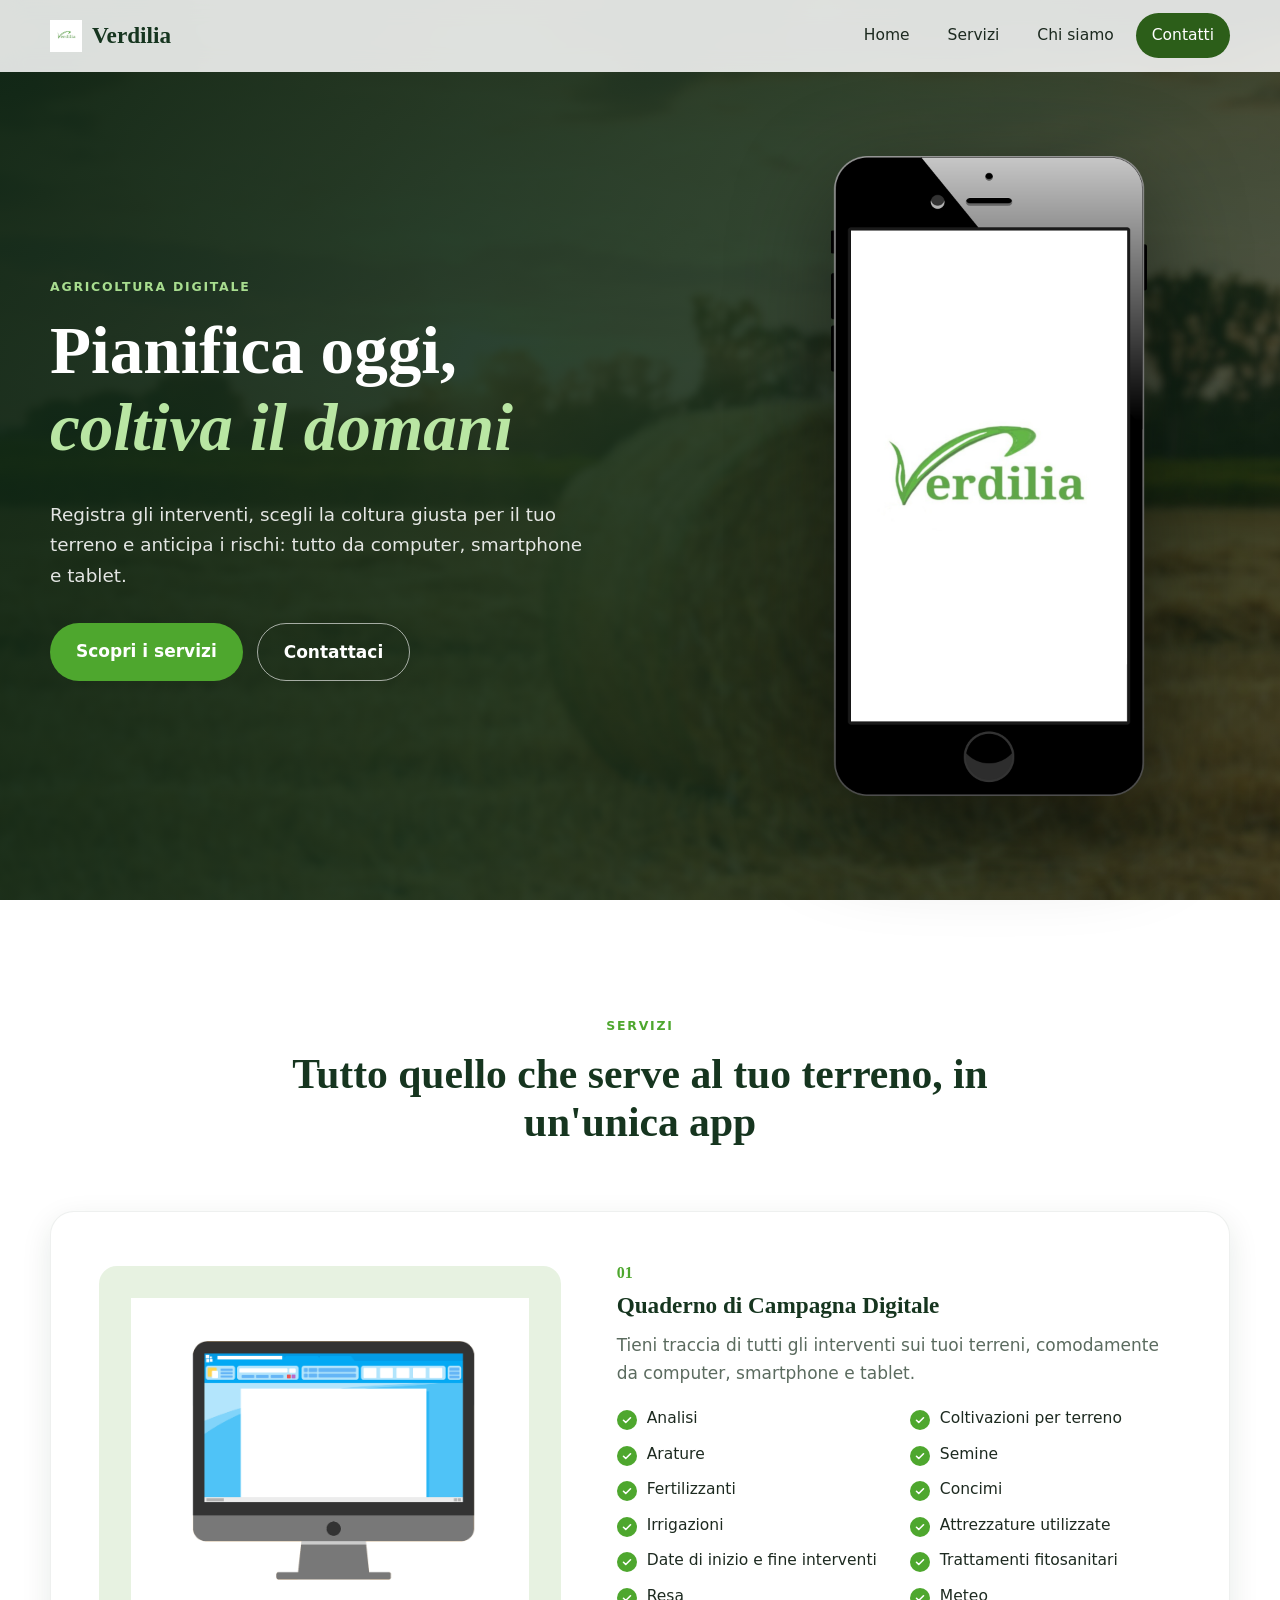
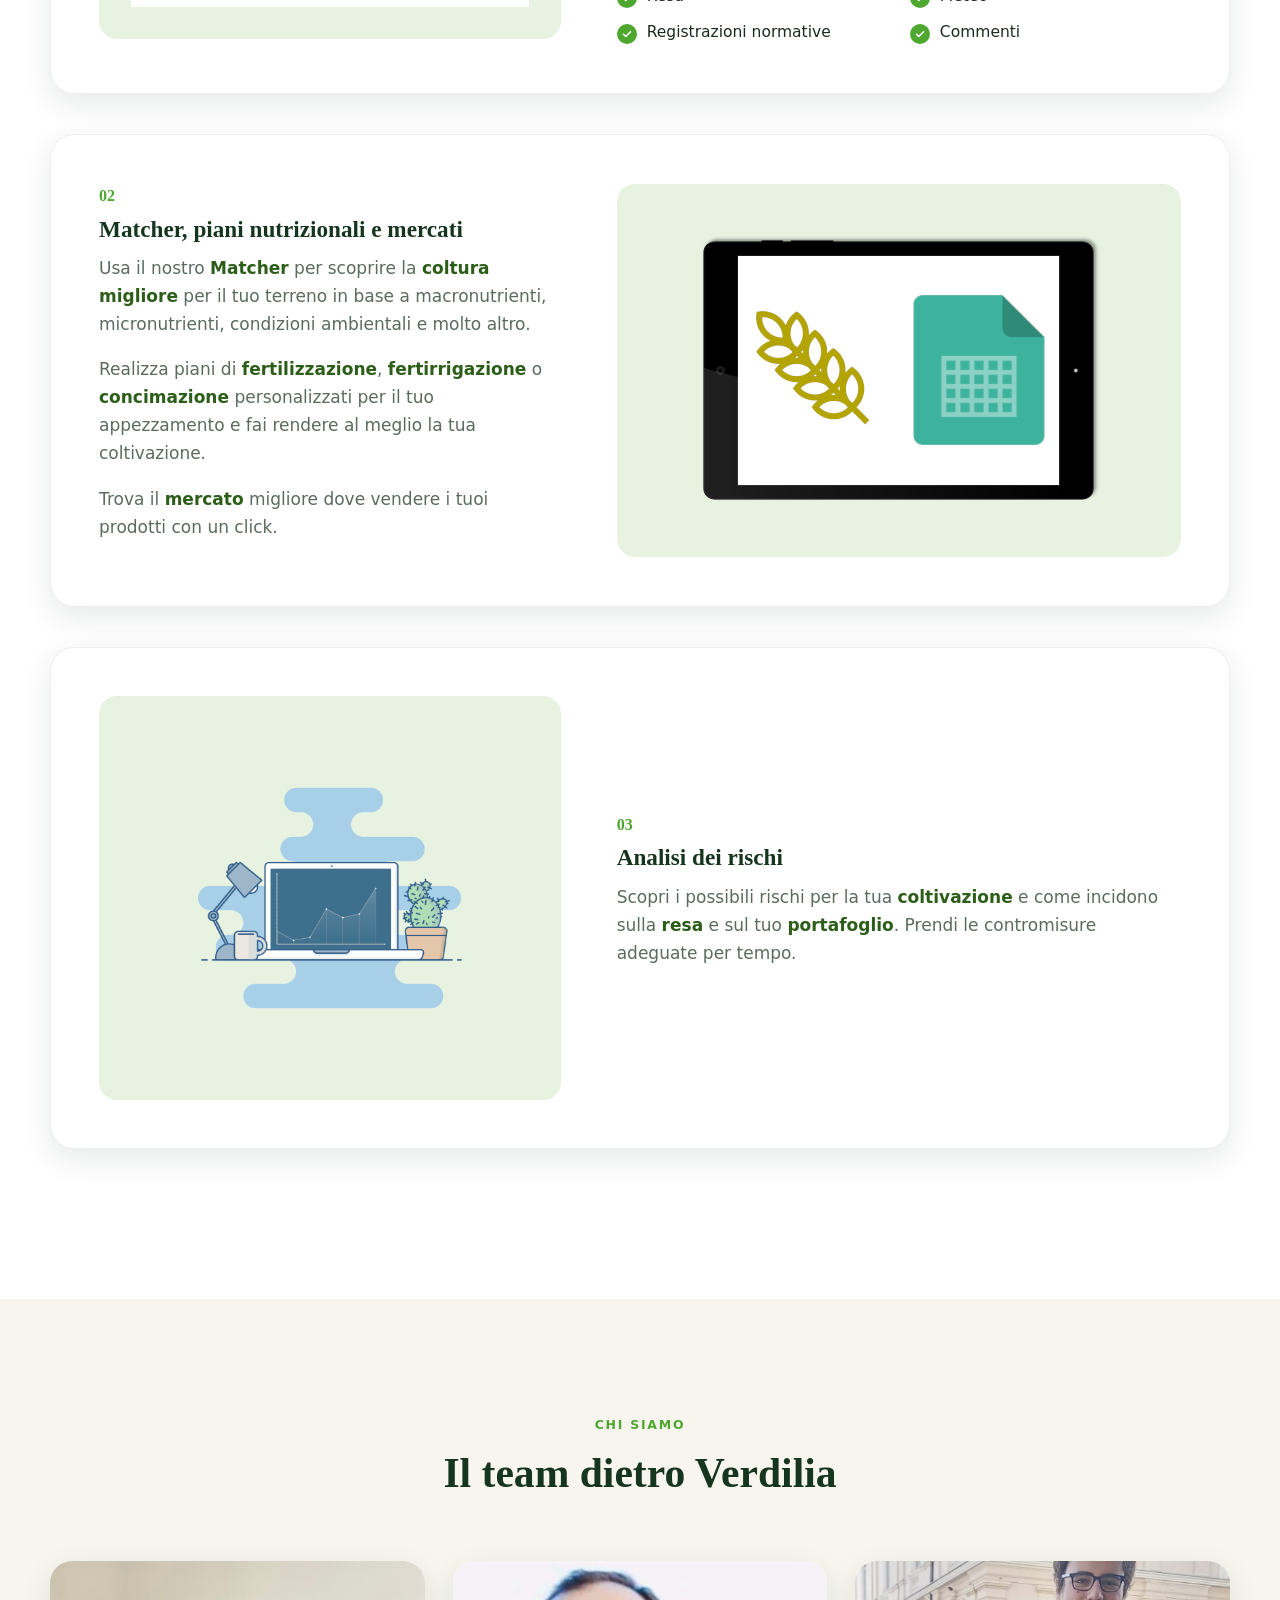
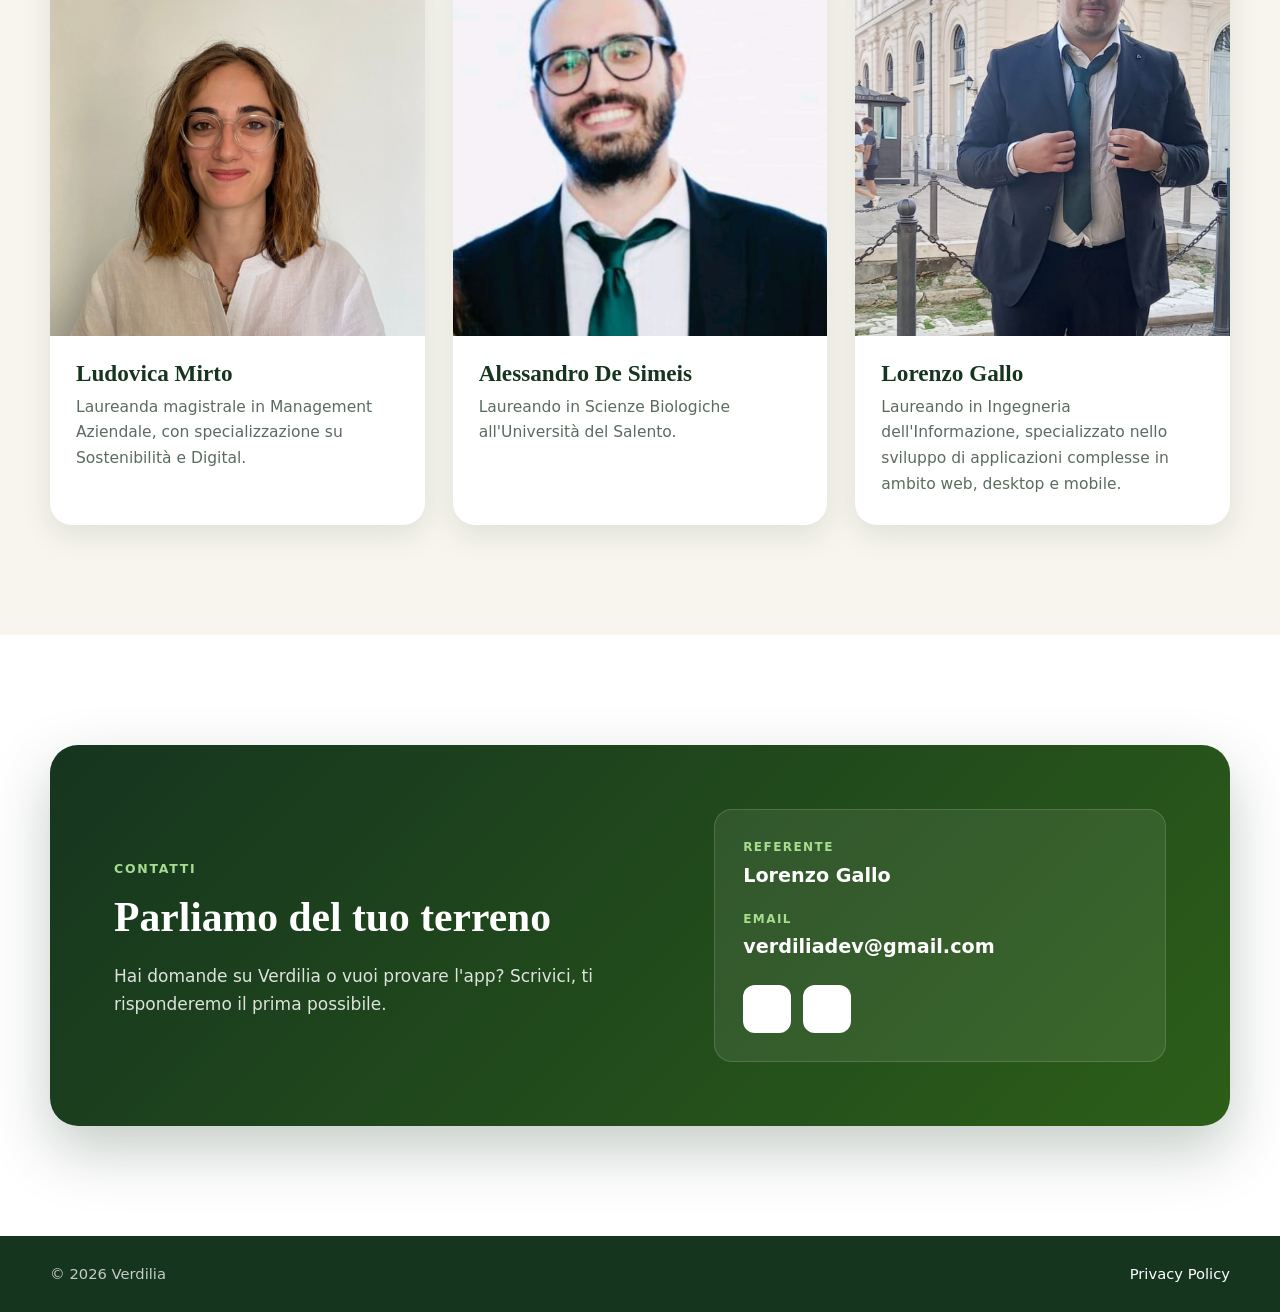
==== commit ef092dca: "Add files via upload" ====
--- a/index.html
+++ b/index.html
@@ -7,9 +7,6 @@
     <meta name="description" content="Verdilia: quaderno di campagna digitale, matcher delle colture, piani di fertilizzazione e analisi dei rischi per la tua azienda agricola.">
     <meta name="theme-color" content="#16351f">
     <link rel="icon" href="icon.png" type="image/png">
-    <link rel="preconnect" href="https://fonts.googleapis.com">
-    <link rel="preconnect" href="https://fonts.gstatic.com" crossorigin>
-    <link href="https://fonts.googleapis.com/css2?family=Fraunces:opsz,wght@9..144,500;9..144,700&family=Inter:wght@400;500;600;700&display=swap" rel="stylesheet">
     <link rel="stylesheet" href="styles.css">
 </head>
 <body>
--- a/styles.css
+++ b/styles.css
@@ -12,8 +12,9 @@
     --radius: 18px;
     --shadow: 0 10px 30px rgba(22, 53, 31, 0.10);
     --header-h: 72px;
-    --font-head: 'Fraunces', Georgia, serif;
-    --font-body: 'Inter', system-ui, -apple-system, 'Segoe UI', Roboto, sans-serif;
+    /* Font di sistema: nessuna richiesta a server esterni */
+    --font-head: 'Iowan Old Style', 'Palatino Linotype', Palatino, 'Book Antiqua', 'URW Palladio L', Georgia, serif;
+    --font-body: system-ui, -apple-system, BlinkMacSystemFont, 'Segoe UI', Roboto, 'Helvetica Neue', Arial, sans-serif;
 }
 
 /* ========== Base ========== */
